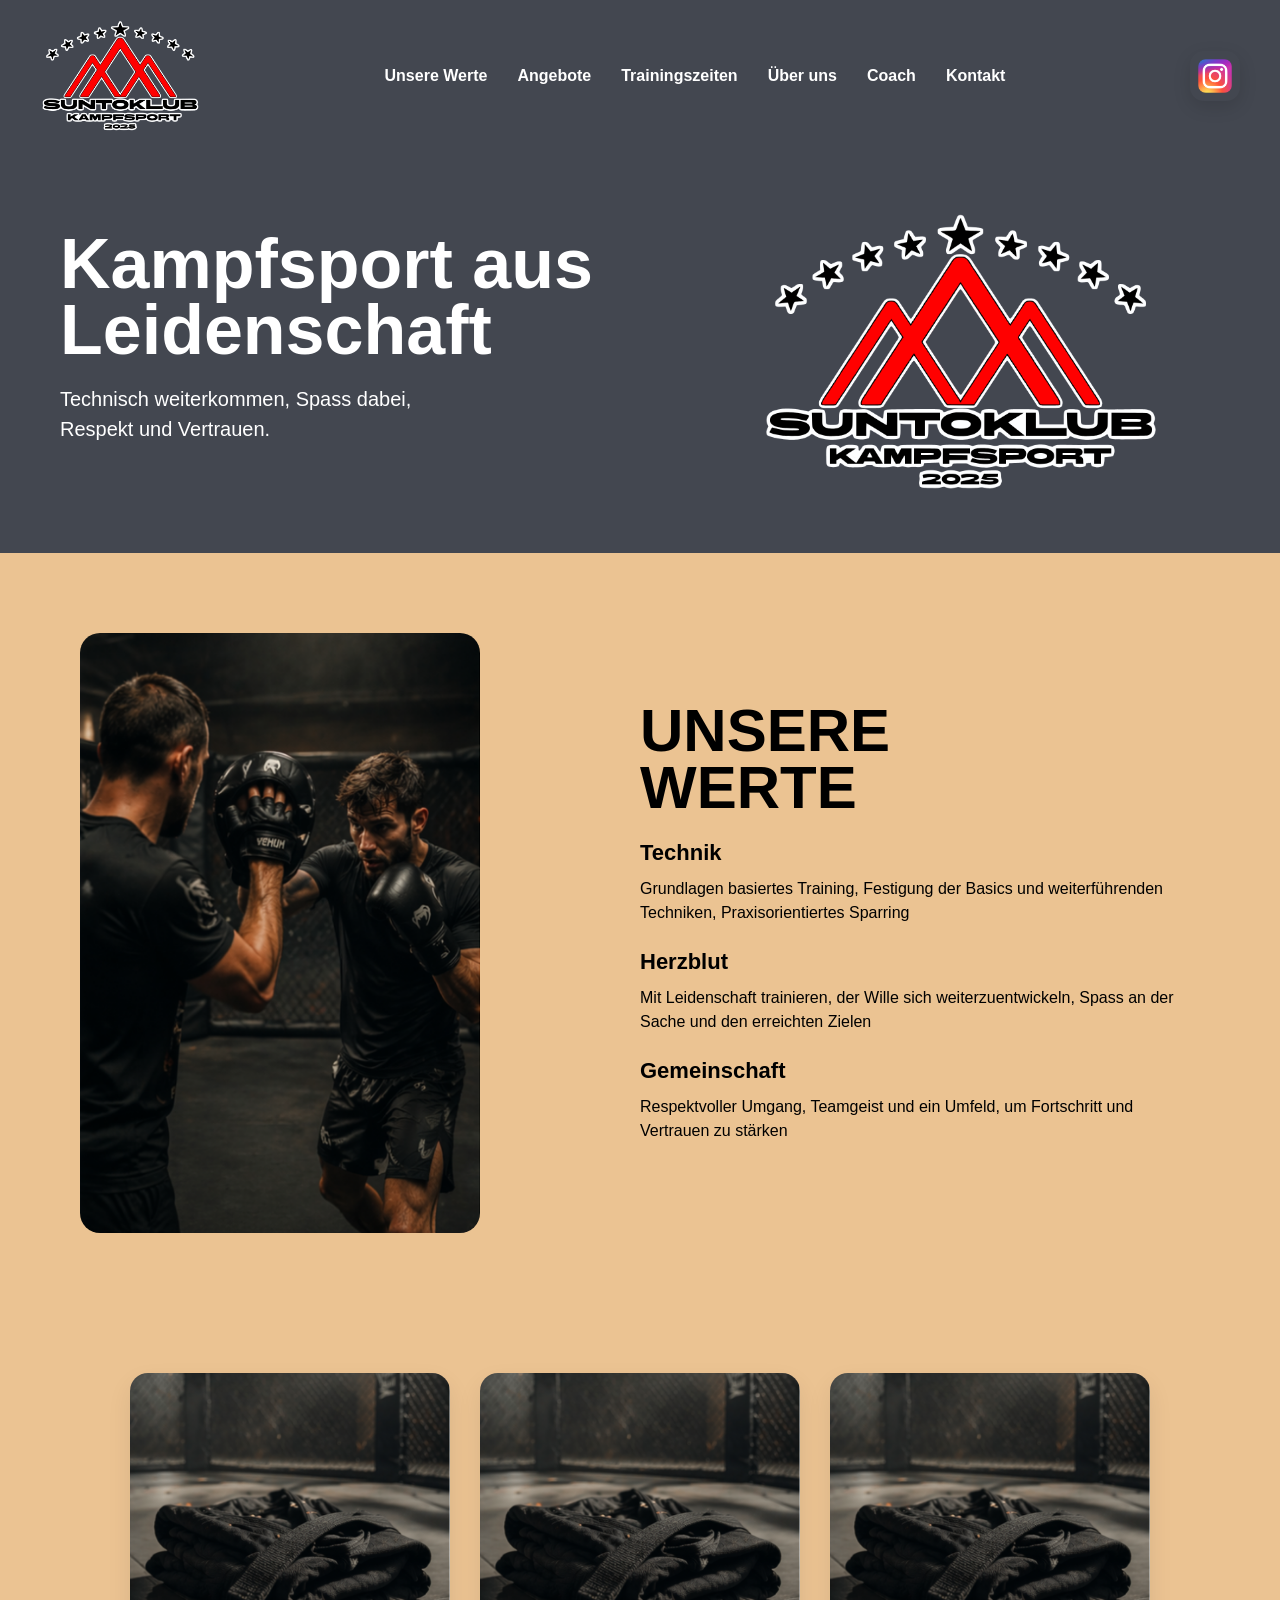
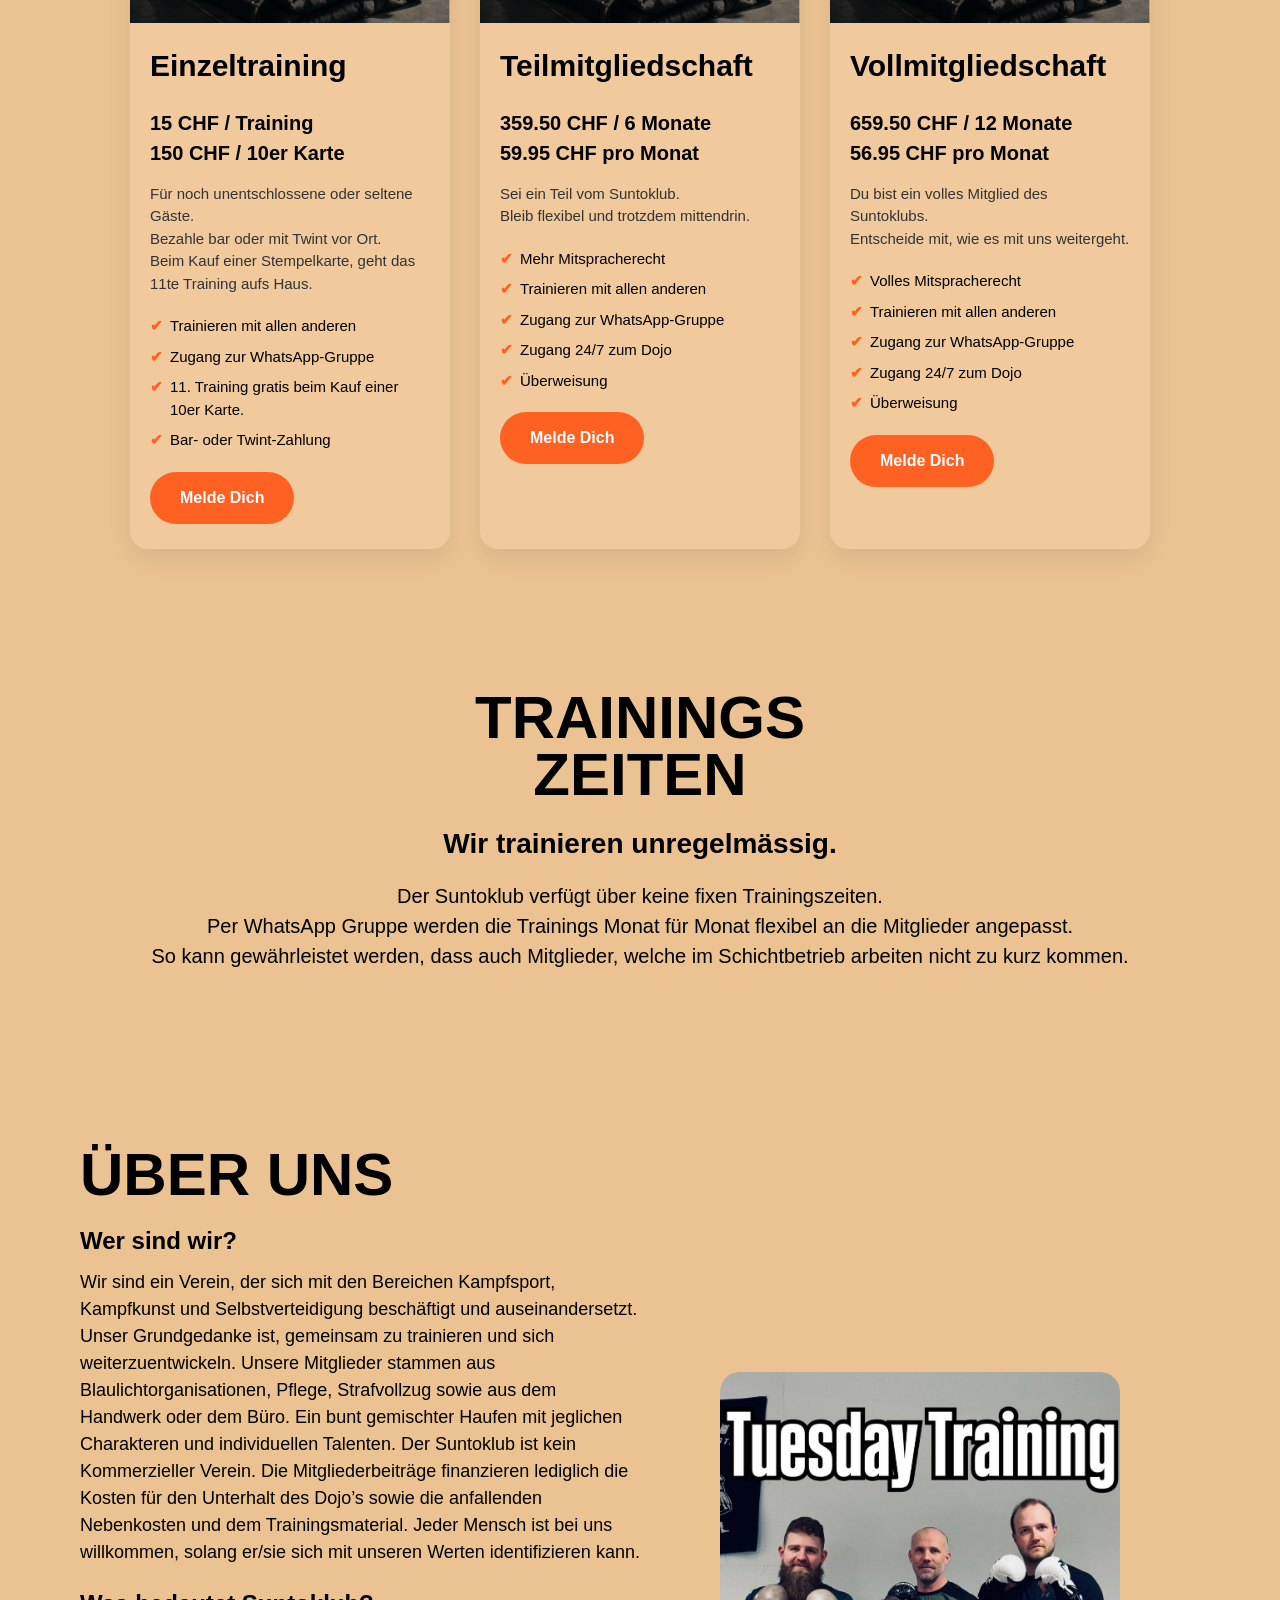
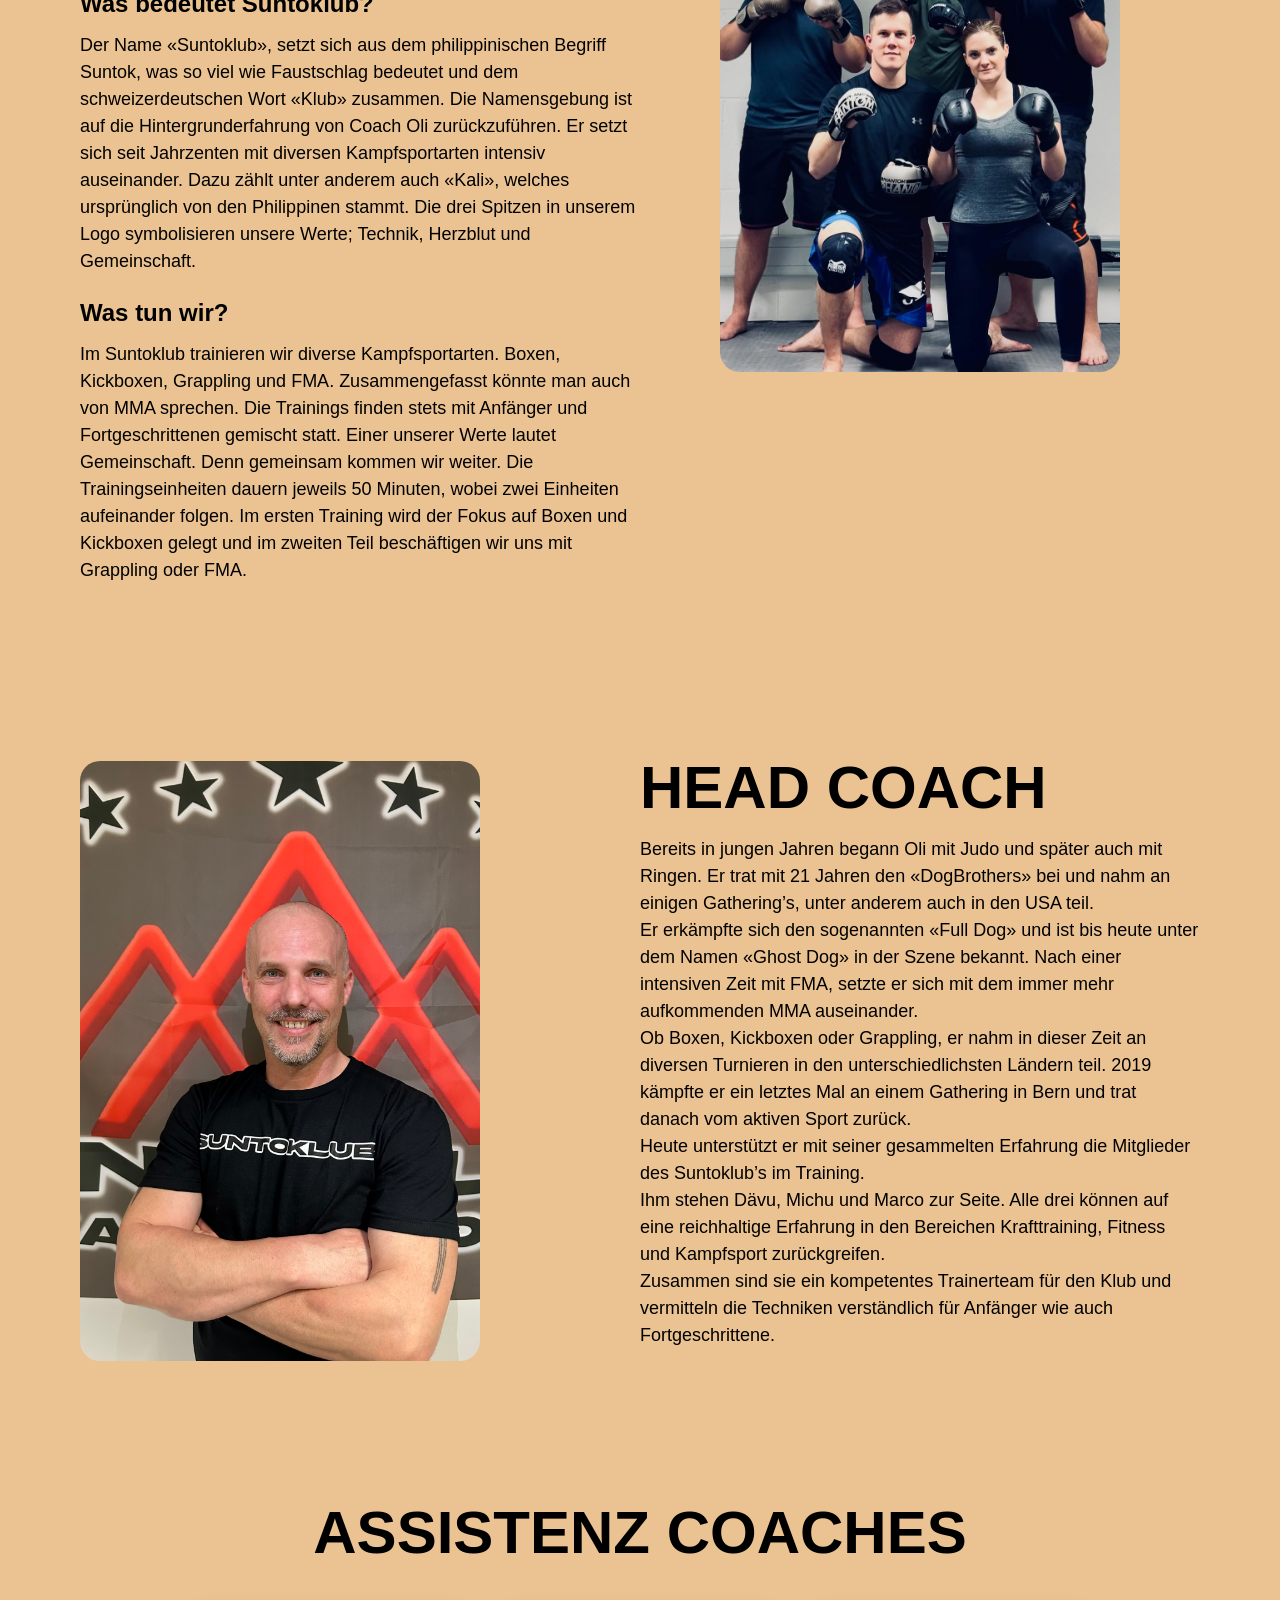
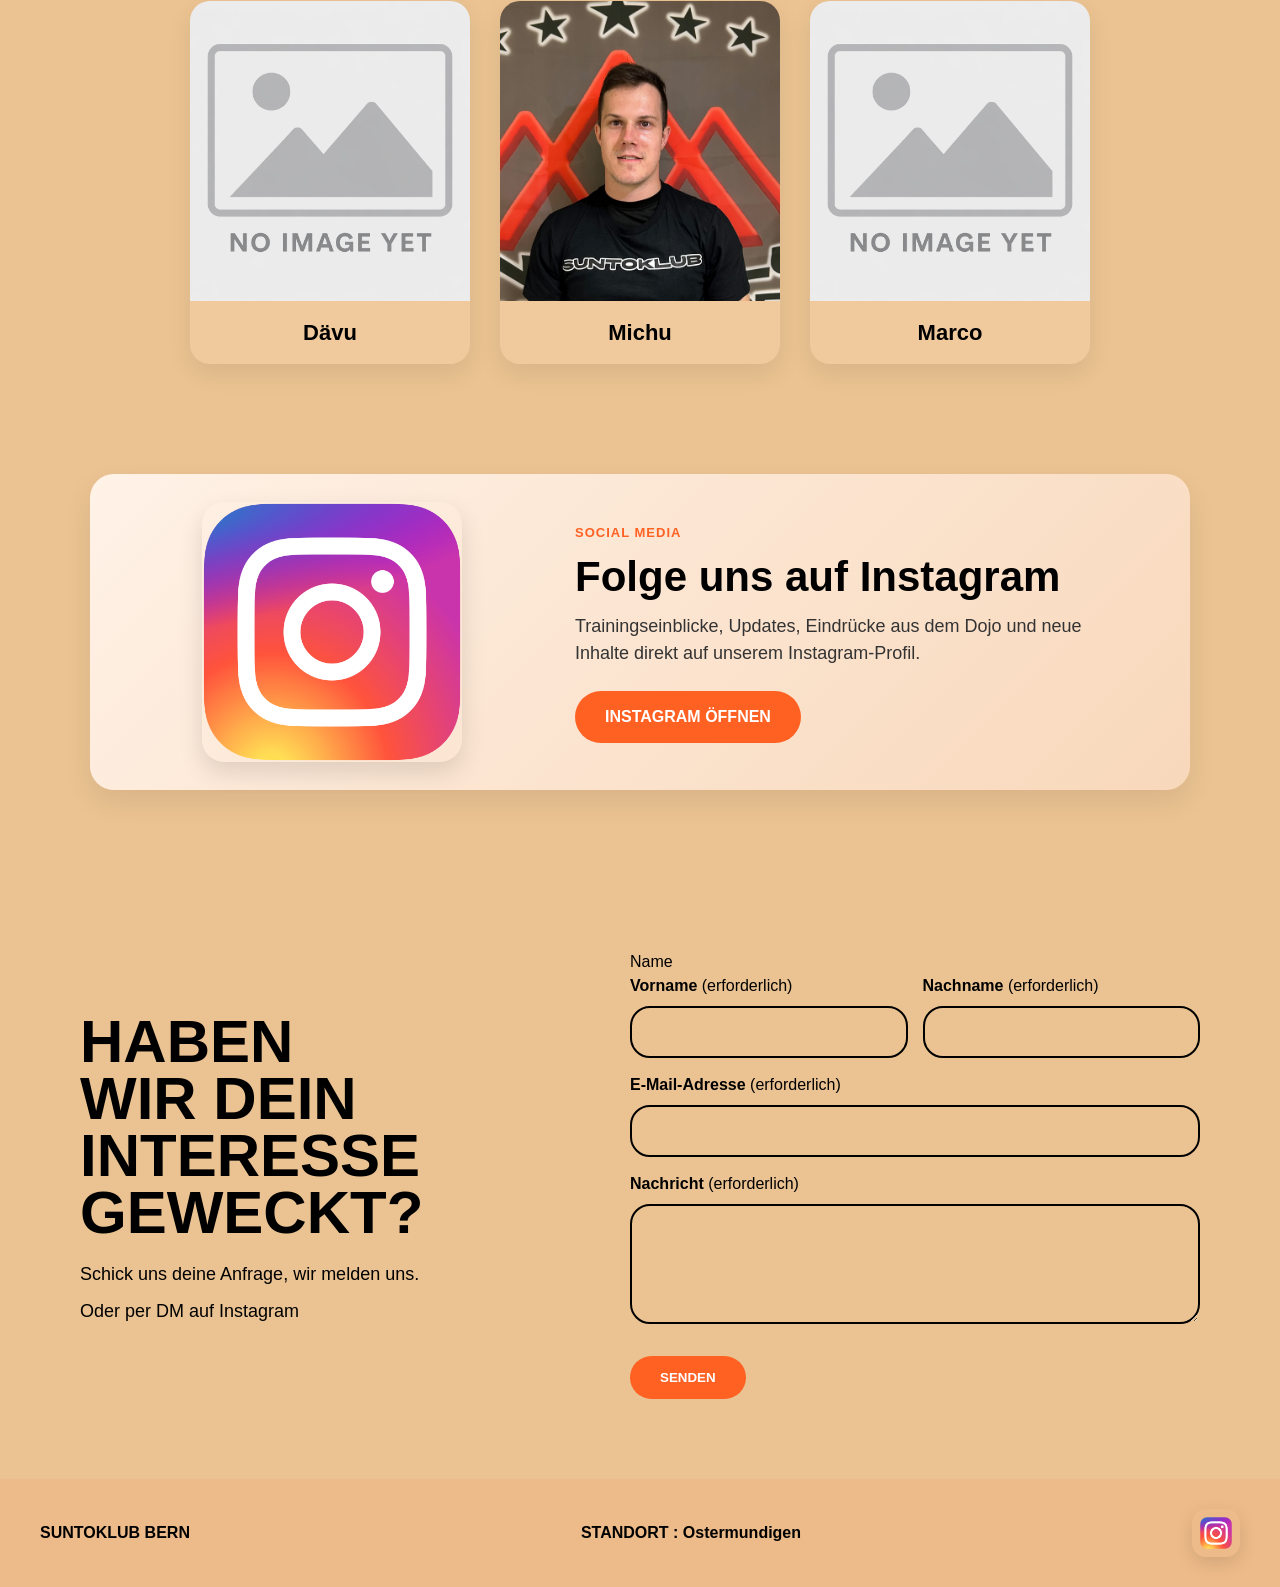
==== index.html @ 192f1596 "Fotos anpassung Fotos anpassung" ====
<!DOCTYPE html>
<html lang="de">
<head>
  <meta charset="UTF-8" />
  <meta name="viewport" content="width=device-width, initial-scale=1.0" />

  <title>Suntoklub</title>

  <meta
    name="description"
    content="Suntoklub bietet Kampfsport Training, Einzeltraining und Coaching in der Schweiz. Professionelles Training, persönliche Betreuung und flexible Angebote."
  />
  <meta
    name="keywords"
    content="Suntoklub, Kampfsport, Kampfsport Training, Einzeltraining, Coaching, Selbstverteidigung, Training Schweiz"
  />
  <meta name="author" content="Suntoklub" />
  <meta name="robots" content="index, follow" />

  <meta property="og:title" content="Suntoklub" />
  <meta
    property="og:description"
    content="Professionelles Kampfsport Training, Einzeltraining und Coaching beim Suntoklub in der Schweiz."
  />
  <meta property="og:type" content="website" />
  <meta property="og:url" content="https://suntoklub.ch/" />
  <meta property="og:image" content="https://suntoklub.ch/img/v2 fin_v3_vect.png" />

  <meta name="twitter:card" content="summary_large_image" />
  <meta name="twitter:title" content="Suntoklub" />
  <meta
    name="twitter:description"
    content="Professionelles Kampfsport Training, Einzeltraining und Coaching beim Suntoklub in der Schweiz."
  />
  <meta name="twitter:image" content="https://suntoklub.ch/img/v2 fin_v3_vect.png" />

  <link rel="canonical" href="https://suntoklub.ch/" />
  <link rel="icon" type="image/png" href="img/v2 fin_v3_vect.png" />
  <link rel="stylesheet" href="style.css" />
</head>
<body>
  <header class="navbar">
    <div class="logo">
      <img src="img/v2 fin_v3_vect.png" alt="Suntoklub Logo" />
    </div>

    <nav class="nav-links">
      <a href="#werte">Unsere Werte</a>
      <a href="#services">Angebote</a>
      <a href="#trainingszeiten">Trainingszeiten</a>
      <a href="#about">Über uns</a>
      <a href="#coach">Coach</a>
      <a href="#kontakt">Kontakt</a>
    </nav>

    <div class="header-actions">
      <a
        class="instagram-icon-link"
        href="https://www.instagram.com/suntoklub_be/"
        target="_blank"
        rel="noopener noreferrer"
        aria-label="Instagram"
      >
        <img src="img/Instagram_logo_2016.svg.png" alt="Instagram" />
      </a>

    </div>
  </header>

  <section class="hero">
    <div class="hero-text">
      <h1>Kampfsport aus Leidenschaft</h1>
      <p>
        Technisch weiterkommen, Spass dabei,<br />
        Respekt und Vertrauen.
      </p>
    </div>

    <div class="hero-image">
      <img src="img/v2 fin_v3_vect.png" alt="Suntoklub Kampfsport" />
    </div>
  </section>
  
  <section class="values-section" id="werte">
    <div class="values-image">
      <img src="img/1.png" alt="MMA Training" />
    </div>

    <div class="values-text">
      <h2>UNSERE<br />WERTE</h2>

      <div class="values-list">
        <div class="value-item">
          <h3>Technik</h3>
          <p>
            Grundlagen basiertes Training, Festigung der Basics und weiterführenden Techniken,
            Praxisorientiertes Sparring

          </p>
        </div>

        <div class="value-item">
          <h3>Herzblut</h3>
          <p>
            Mit Leidenschaft trainieren, der Wille sich weiterzuentwickeln, Spass an der Sache und den erreichten Zielen
            
          </p>
        </div>

        <div class="value-item">
          <h3>Gemeinschaft</h3>
          <p>
            Respektvoller Umgang, Teamgeist und ein Umfeld,
             um Fortschritt und Vertrauen zu stärken
          </p>
        </div>
      </div>

    </div>
  </section>
  
  <section class="pricing-section" id="services">
    <div class="pricing-card">
      <img src="img/2.png" alt="Einzeltraining" />
      <h3>Einzeltraining</h3>
      <p class="price">
        15 CHF / Training<br />
        150 CHF / 10er Karte
      </p>
      <p class="desc">
        Für noch unentschlossene oder seltene Gäste.
        <br/> Bezahle bar oder mit Twint vor Ort. 
        <br/> Beim Kauf einer Stempelkarte, geht das 11te Training aufs Haus.

      </p>
      <ul class="benefits">
        <li>Trainieren mit allen anderen</li>
        <li>Zugang zur WhatsApp-Gruppe</li>
        <li>11. Training gratis beim Kauf einer 10er Karte.</li>
        <li>Bar- oder Twint-Zahlung</li>
      </ul>
      <a href="#kontakt" class="btn btn-orange">Melde Dich</a>
    </div>

    <div class="pricing-card">
      <img src="img/2.png" alt="Teilmitgliedschaft" />
      <h3>Teilmitgliedschaft</h3>
      <p class="price">
        359.50 CHF / 6 Monate<br />
        59.95 CHF pro Monat
      </p>
      <p class="desc">
        Sei ein Teil vom Suntoklub.
        <br/> Bleib flexibel und trotzdem mittendrin.
      </p>
      <ul class="benefits">
        <li>Mehr Mitspracherecht</li>
        <li>Trainieren mit allen anderen</li>
        <li>Zugang zur WhatsApp-Gruppe</li>
        <li>Zugang 24/7 zum Dojo</li>
        <li>Überweisung</li>
      </ul>
      <a href="#kontakt" class="btn btn-orange">Melde Dich</a>
    </div>

    <div class="pricing-card">
      <img src="img/2.png" alt="Vollmitglied" />
      <h3>Vollmitgliedschaft</h3>
      <p class="price">
        659.50 CHF / 12 Monate<br />
        56.95 CHF pro Monat
      </p>
      <p class="desc">
        Du bist ein volles Mitglied des Suntoklubs.
        <br/>Entscheide mit, wie es mit uns weitergeht.
      </p>
      <ul class="benefits">
        <li>Volles Mitspracherecht</li>
        <li>Trainieren mit allen anderen</li>
        <li>Zugang zur WhatsApp-Gruppe</li>
        <li>Zugang 24/7 zum Dojo</li>
        <li>Überweisung</li>
      </ul>
      <a href="#kontakt" class="btn btn-orange">Melde Dich</a>
    </div>
  </section>

  <section class="training-section" id="trainingszeiten">
    <div class="training-text">
      <h2>TRAININGS<br />ZEITEN</h2>

      <h3>Wir trainieren unregelmässig.</h3>
      <p>
        Der Suntoklub verfügt über keine fixen Trainingszeiten.
        <br /> Per WhatsApp Gruppe werden die Trainings Monat für Monat flexibel an die Mitglieder angepasst.
        <br /> So kann gewährleistet werden, dass auch Mitglieder, welche im Schichtbetrieb arbeiten nicht zu kurz kommen.

      </p>


    </div>
  </section>
  
  <section class="about-section" id="about">
    <div class="about-text">
      <h2>ÜBER UNS</h2>

      <h3>  Wer sind wir?</h3>
      <p>
      Wir sind ein Verein, der sich mit den Bereichen Kampfsport, Kampfkunst und Selbstverteidigung beschäftigt und auseinandersetzt.
      Unser Grundgedanke ist, gemeinsam zu trainieren und sich weiterzuentwickeln. Unsere Mitglieder stammen aus Blaulichtorganisationen, Pflege, Strafvollzug sowie aus dem Handwerk oder dem Büro.
      Ein bunt gemischter Haufen mit jeglichen Charakteren und individuellen Talenten. Der Suntoklub ist kein Kommerzieller Verein.
      Die Mitgliederbeiträge finanzieren lediglich die Kosten für den Unterhalt des Dojo’s sowie die anfallenden Nebenkosten und dem Trainingsmaterial. 
      Jeder Mensch ist bei uns willkommen, solang er/sie sich mit unseren Werten identifizieren kann.
      </p>

      <h3>Was bedeutet Suntoklub?</h3>
      <p>
        Der Name «Suntoklub», setzt sich aus dem philippinischen Begriff Suntok, was so viel wie Faustschlag bedeutet und dem schweizerdeutschen Wort «Klub» zusammen.
        Die Namensgebung ist auf die Hintergrunderfahrung von Coach Oli zurückzuführen. Er setzt sich seit Jahrzenten mit diversen Kampfsportarten intensiv auseinander.
        Dazu zählt unter anderem auch «Kali», welches ursprünglich von den Philippinen stammt. Die drei Spitzen in unserem Logo symbolisieren unsere Werte; Technik, Herzblut und Gemeinschaft.
      </p>

      <h3>Was tun wir?</h3>
      <p>
        Im Suntoklub trainieren wir diverse Kampfsportarten.
        Boxen, Kickboxen, Grappling und FMA. Zusammengefasst könnte man auch von MMA sprechen.
        Die Trainings finden stets mit Anfänger und Fortgeschrittenen gemischt statt.
        Einer unserer Werte lautet Gemeinschaft. Denn gemeinsam kommen wir weiter.
        Die Trainingseinheiten dauern jeweils 50 Minuten, wobei zwei Einheiten aufeinander folgen.
        Im ersten Training wird der Fokus auf Boxen und Kickboxen gelegt und im zweiten Teil beschäftigen wir uns mit Grappling oder FMA.
      </p>

    </div>

    <div class="about-image">
      <img src="img/us.jpg" alt="Suntoklub Training" />
    </div>
  </section>

  <section class="coach-section" id="coach">
    <div class="coach-image">
      <img src="img/Oli.JPEG" alt="Coach Suntoklub" />
    </div>

    <div class="coach-text">
      <h2>HEAD COACH</h2>
      

      <p>
        Bereits in jungen Jahren begann Oli mit Judo und später auch mit Ringen. Er trat mit 21 Jahren den «DogBrothers» bei und nahm an einigen Gathering’s, unter anderem auch in den USA teil.
        <br /> Er erkämpfte sich den sogenannten «Full Dog» und ist bis heute unter dem Namen «Ghost Dog» in der Szene bekannt. Nach einer intensiven Zeit mit FMA, setzte er sich mit dem immer mehr aufkommenden MMA auseinander.
        <br /> Ob Boxen, Kickboxen oder Grappling, er nahm in dieser Zeit an diversen Turnieren in den unterschiedlichsten Ländern teil. 2019 kämpfte er ein letztes Mal an einem Gathering in Bern und trat danach vom aktiven Sport zurück.
        <br /> Heute unterstützt er mit seiner gesammelten Erfahrung die Mitglieder des Suntoklub’s im Training.
        <br /> Ihm stehen Dävu, Michu und Marco zur Seite. Alle drei können auf eine reichhaltige Erfahrung in den Bereichen Krafttraining, Fitness und Kampfsport zurückgreifen.
        <br /> Zusammen sind sie ein kompetentes Trainerteam für den Klub und vermitteln die Techniken verständlich für Anfänger wie auch Fortgeschrittene.

      </p>

    
    </div>
  </section>

  <section class="assistants-section">
  <h2>ASSISTENZ COACHES</h2>

  <div class="assistants-grid">
    <div class="assistant-card">
      <img src="img/noimage.png" alt="Assistenz Coach 1" />
      <h3>Dävu</h3>
    </div>

    <div class="assistant-card">
      <img src="img/Mischu.png" alt="Assistenz Coach 2" />
      <h3>Michu</h3>
    </div>

    <div class="assistant-card">
      <img src="img/noimage.png" alt="Assistenz Coach 3" />
      <h3>Marco</h3>
    </div>
  </div>
</section>

  <section class="instagram-section" id="instagram">
    <div class="instagram-card">
      <div class="instagram-card-image">
        <a
          href="https://www.instagram.com/suntoklub_be/"
          target="_blank"
          rel="noopener noreferrer"
        >
          <img src="img/Instagram_logo_2016.svg.png" alt="Instagram Suntoklub" />
        </a>
      </div>

      <div class="instagram-card-content">
        <span class="instagram-label">SOCIAL MEDIA</span>
        <h2>Folge uns auf Instagram</h2>
        <p>
          Trainingseinblicke, Updates, Eindrücke aus dem Dojo und neue Inhalte
          direkt auf unserem Instagram-Profil.
        </p>
        <a
          class="btn btn-orange"
          href="https://www.instagram.com/suntoklub_be/"
          target="_blank"
          rel="noopener noreferrer"
        >
          INSTAGRAM ÖFFNEN
        </a>
      </div>
    </div>
  </section>

  <section class="contact-section" id="kontakt">
    <div class="contact-left">
      <h2>
        HABEN<br />
        WIR DEIN<br />
        INTERESSE<br />
        GEWECKT?
      </h2>
      <p>Schick uns deine Anfrage, wir melden uns.</p>
      <p>Oder per DM auf Instagram</p>
    </div>

    <div class="contact-right">
      <form
        class="contact-form"
        action="https://formsubmit.co/suntoklub@outlook.com"
        method="POST"
      >
        <label>Name</label>

        <div class="form-row">
          <div class="input-group">
            <label for="vorname">Vorname <span>(erforderlich)</span></label>
            <input type="text" id="vorname" name="Vorname" required />
          </div>

          <div class="input-group">
            <label for="nachname">Nachname <span>(erforderlich)</span></label>
            <input type="text" id="nachname" name="Nachname" required />
          </div>
        </div>

        <div class="input-group">
          <label for="email">E-Mail-Adresse <span>(erforderlich)</span></label>
          <input type="email" id="email" name="E-Mail" required />
        </div>

        <div class="input-group">
          <label for="nachricht">Nachricht <span>(erforderlich)</span></label>
          <textarea id="nachricht" name="Nachricht" rows="6" required></textarea>
        </div>

        <input type="hidden" name="_subject" value="Neue Anfrage von suntoklub.ch" />
        <input type="hidden" name="_captcha" value="false" />
        <input type="hidden" name="_template" value="table" />
        <input type="hidden" name="_next" value="https://suntoklub.ch/danke.html" />

        <button type="submit" class="btn btn-orange form-btn">SENDEN</button>
      </form>
    </div>
  </section>

  <footer class="footer">
    <div class="footer-left">SUNTOKLUB BERN</div>
    <div class="footer-center">STANDORT : Ostermundigen</div>
    <div class="footer-right">
      <a
        class="instagram-icon-link footer-instagram"
        href="https://www.instagram.com/suntoklub_be/"
        target="_blank"
        rel="noopener noreferrer"
        aria-label="Instagram"
      >
        <img src="img/Instagram_logo_2016.svg.png" alt="Instagram" />
      </a>
    </div>
  </footer>
</body>
</html>
---- style.css ----
/* RESET */
* {
  margin: 0;
  padding: 0;
  box-sizing: border-box;
}

html {
  scroll-behavior: smooth;
}

body {
  font-family: Arial, Helvetica, sans-serif;
  background: #ebc392;
  color: #000;
  line-height: 1.5;
}

/* IMAGES */
img {
  display: block;
  max-width: 100%;
}

/* LINKS */
a {
  text-decoration: none;
}

/* BUTTONS */
.btn {
  display: inline-block;
  padding: 14px 30px;
  border-radius: 30px;
  font-weight: 800;
  transition: transform 0.2s ease, opacity 0.2s ease, background 0.2s ease;
}

.btn:hover {
  transform: translateY(-2px);
}

.btn-orange {
  background: #ff6123;
  color: #fff;
}

.btn-light {
  background: #fff;
  color: #ff6123;
}

/* NAVBAR */
.navbar {
  background: #434750;
  display: flex;
  justify-content: space-between;
  align-items: center;
  gap: 24px;
  padding: 20px 40px;
  flex-wrap: wrap;
}

.logo img {
  width: 160px;
}

.nav-links {
  display: flex;
  justify-content: center;
  gap: 30px;
  flex-wrap: wrap;
}

.nav-links a {
  color: #fff;
  font-weight: 700;
  transition: opacity 0.2s ease;
}

.nav-links a:hover {
  opacity: 0.7;
}

.header-actions {
  display: flex;
  align-items: center;
  gap: 16px;
}

.instagram-icon-link {
  display: inline-flex;
  align-items: center;
  justify-content: center;
  padding: 8px;
  border-radius: 14px;
  transition: transform 0.2s ease;
  box-shadow: 0 6px 18px rgba(0, 0, 0, 0.12);
}

.instagram-icon-link:hover {
  transform: translateY(-2px);
}

.instagram-icon-link img {
  width: 34px;
  height: 34px;
  object-fit: contain;
}

/* HERO */
.hero {
  background: #434750;
  display: flex;
  align-items: center;
  justify-content: space-between;
  gap: 40px;
  padding: 60px;
  flex-wrap: wrap;
}

.hero-text {
  flex: 1 1 400px;
}

.hero-text h1 {
  font-size: 70px;
  line-height: 0.95;
  color: #fff;
  margin-bottom: 20px;
}

.hero-text p {
  font-size: 20px;
  color: #fff;
  margin-bottom: 30px;
}

.hero-image {
  flex: 1 1 320px;
  text-align: center;
}

.hero-image img {
  width: 100%;
  max-width: 400px;
  margin: 0 auto;
}

/* GENERAL SECTION LAYOUTS */
.values-section,
.about-section,
.coach-section,
.contact-section {
  display: flex;
  align-items: center;
  gap: 80px;
  padding: 80px;
  flex-wrap: wrap;
}

.values-image,
.about-image,
.coach-image {
  flex: 1 1 320px;
}

.values-image img,
.about-image img,
.coach-image img {
  width: 100%;
  max-width: 400px;
  height: 600px;
  object-fit: cover;
  border-radius: 20px;
}

.values-text,
.about-text,
.coach-text {
  flex: 1 1 400px;
}

.values-text h2,
.about-text h2,
.coach-text h2,
.training-text h2,
.contact-left h2,
.assistants-section h2 {
  font-size: 60px;
  line-height: 0.95;
  margin-bottom: 20px;
}

/* VALUES */
.value-item {
  margin-bottom: 20px;
}

.value-item h3 {
  font-size: 22px;
  font-weight: 900;
  margin-bottom: 8px;
}

.value-item p {
  font-size: 16px;
}

/* ABOUT */
.about-text h3 {
  font-size: 24px;
  margin-bottom: 10px;
  margin-top: 20px;
}

.about-text p {
  font-size: 18px;
  margin-bottom: 15px;
}

/* COACH */
.coach-text p {
  font-size: 18px;
  margin-bottom: 15px;
}

/* PRICING */
.pricing-section {
  display: flex;
  justify-content: center;
  gap: 30px;
  padding: 60px;
  flex-wrap: wrap;
}

.pricing-card {
  background: #f0c99d;
  width: 100%;
  max-width: 320px;
  border-radius: 18px;
  overflow: hidden;
  padding-bottom: 25px;
  box-shadow: 0 10px 24px rgba(0, 0, 0, 0.08);
  transition: transform 0.3s ease;
}

.pricing-card:hover {
  transform: translateY(-8px);
}

.pricing-card img {
  width: 100%;
  height: 250px;
  object-fit: cover;
}

.pricing-card h3 {
  font-size: 30px;
  margin: 20px;
}

.price {
  font-size: 20px;
  font-weight: bold;
  margin: 0 20px 15px;
}

.desc {
  font-size: 15px;
  line-height: 1.5;
  color: #333;
  margin: 0 20px 20px;
}

.benefits {
  list-style: none;
  margin: 0 20px 20px;
}

.benefits li {
  position: relative;
  padding-left: 20px;
  margin-bottom: 8px;
  font-size: 15px;
}

.benefits li::before {
  content: "✔";
  position: absolute;
  left: 0;
  top: 0;
  color: #ff6123;
  font-weight: bold;
}

.pricing-card .btn {
  margin-left: 20px;
}

/* TRAINING */
.training-section {
  padding: 80px;
  text-align: center;
}

.training-text h3 {
  font-size: 28px;
  margin-bottom: 16px;
}

.training-text p {
  font-size: 20px;
  margin-bottom: 15px;
}

/* INSTAGRAM */
.instagram-section {
  padding: 30px 60px 80px;
}

.instagram-card {
  max-width: 1100px;
  margin: 0 auto;
  padding: 28px;
  border-radius: 24px;
  background: linear-gradient(135deg, #fff2e7, #f8d8bb);
  box-shadow: 0 12px 28px rgba(0, 0, 0, 0.08);
  display: flex;
  align-items: center;
  gap: 30px;
  flex-wrap: wrap;
}

.instagram-card-image {
  flex: 1 1 260px;
  text-align: center;
}

.instagram-card-image img {
  width: 100%;
  max-width: 260px;
  margin: 0 auto;
  border-radius: 22px;
  object-fit: cover;
  box-shadow: 0 10px 24px rgba(0, 0, 0, 0.12);
}

.instagram-card-content {
  flex: 1 1 420px;
}

.instagram-label {
  display: inline-block;
  margin-bottom: 12px;
  font-size: 13px;
  font-weight: 800;
  letter-spacing: 1px;
  color: #ff6123;
}

.instagram-card-content h2 {
  font-size: 42px;
  line-height: 1.05;
  margin-bottom: 14px;
}

.instagram-card-content p {
  max-width: 560px;
  font-size: 18px;
  color: #333;
  margin-bottom: 24px;
}

/* ASSISTANT COACHES */
.assistants-section {
  padding: 60px 80px 80px;
  text-align: center;
}

.assistants-section h2 {
  margin-bottom: 40px;
}

.assistants-grid {
  display: flex;
  justify-content: center;
  gap: 30px;
  flex-wrap: wrap;
}

.assistant-card {
  background: #f0c99d;
  width: 100%;
  max-width: 280px;
  border-radius: 20px;
  overflow: hidden;
  box-shadow: 0 10px 24px rgba(0, 0, 0, 0.08);
  transition: transform 0.3s ease;
}

.assistant-card:hover {
  transform: translateY(-8px);
}

.assistant-card img {
  width: 100%;
  height: 300px;
  object-fit: cover;
}

.assistant-card h3 {
  padding: 15px;
  font-size: 22px;
}

/* CONTACT */
.contact-left {
  flex: 1 1 320px;
}

.contact-left p {
  font-size: 18px;
  margin-bottom: 10px;
}

.contact-right {
  flex: 1 1 420px;
}

.contact-form {
  width: 100%;
}

.form-row {
  display: flex;
  gap: 15px;
  flex-wrap: wrap;
}

.input-group {
  width: 100%;
  margin-bottom: 15px;
}

.form-row .input-group {
  flex: 1 1 220px;
}

.input-group label {
  display: block;
  margin-bottom: 8px;
  font-weight: 700;
}

.input-group label span {
  font-weight: 400;
}

.input-group input,
.input-group textarea {
  width: 100%;
  padding: 12px;
  border: 2px solid #000;
  border-radius: 20px;
  background: transparent;
  font: inherit;
}

textarea {
  height: 120px;
  resize: vertical;
}

.form-btn {
  margin-top: 10px;
  border: none;
  cursor: pointer;
}

/* FOOTER */
.footer {
  background: rgba(255, 97, 35, 0.08);
  display: flex;
  justify-content: space-between;
  align-items: center;
  gap: 20px;
  padding: 30px 40px;
  font-weight: bold;
  flex-wrap: wrap;
}

.footer-instagram img {
  width: 32px;
  height: 32px;
}

/* TABLET */
@media (max-width: 900px) {
  .navbar,
  .hero,
  .values-section,
  .about-section,
  .coach-section,
  .pricing-section,
  .training-section,
  .contact-section,
  .footer,
  .assistants-section {
    padding-left: 24px;
    padding-right: 24px;
  }

  .hero {
    padding-top: 40px;
    padding-bottom: 40px;
  }

  .values-text h2,
  .about-text h2,
  .coach-text h2,
  .training-text h2,
  .contact-left h2,
  .assistants-section h2 {
    font-size: 42px;
  }

  .hero-text h1 {
    font-size: 50px;
  }

  .instagram-section {
    padding: 20px 24px 60px;
  }

  .instagram-card-content h2 {
    font-size: 32px;
  }
}

/* MOBILE */
@media (max-width: 700px) {
  .navbar {
    flex-direction: column;
    text-align: center;
  }

  .nav-links {
    justify-content: center;
  }

  .header-actions {
    flex-direction: column;
  }

  .hero-text,
  .hero-image,
  .values-text,
  .values-image,
  .about-text,
  .about-image,
  .coach-text,
  .coach-image,
  .contact-left,
  .contact-right,
  .instagram-card-content,
  .instagram-card-image {
    flex: 1 1 100%;
  }

  .hero-text h1,
  .values-text h2,
  .about-text h2,
  .coach-text h2,
  .training-text h2,
  .contact-left h2,
  .assistants-section h2 {
    font-size: 34px;
  }

  .hero-text p,
  .about-text p,
  .coach-text p,
  .training-text p,
  .instagram-card-content p,
  .contact-left p {
    font-size: 16px;
  }

  .pricing-card,
  .assistant-card {
    max-width: 100%;
  }

  .values-image img,
  .about-image img,
  .coach-image img {
    height: 360px;
  }

  .instagram-card {
    padding: 22px;
  }

  .assistant-card img {
    height: 260px;
  }
}
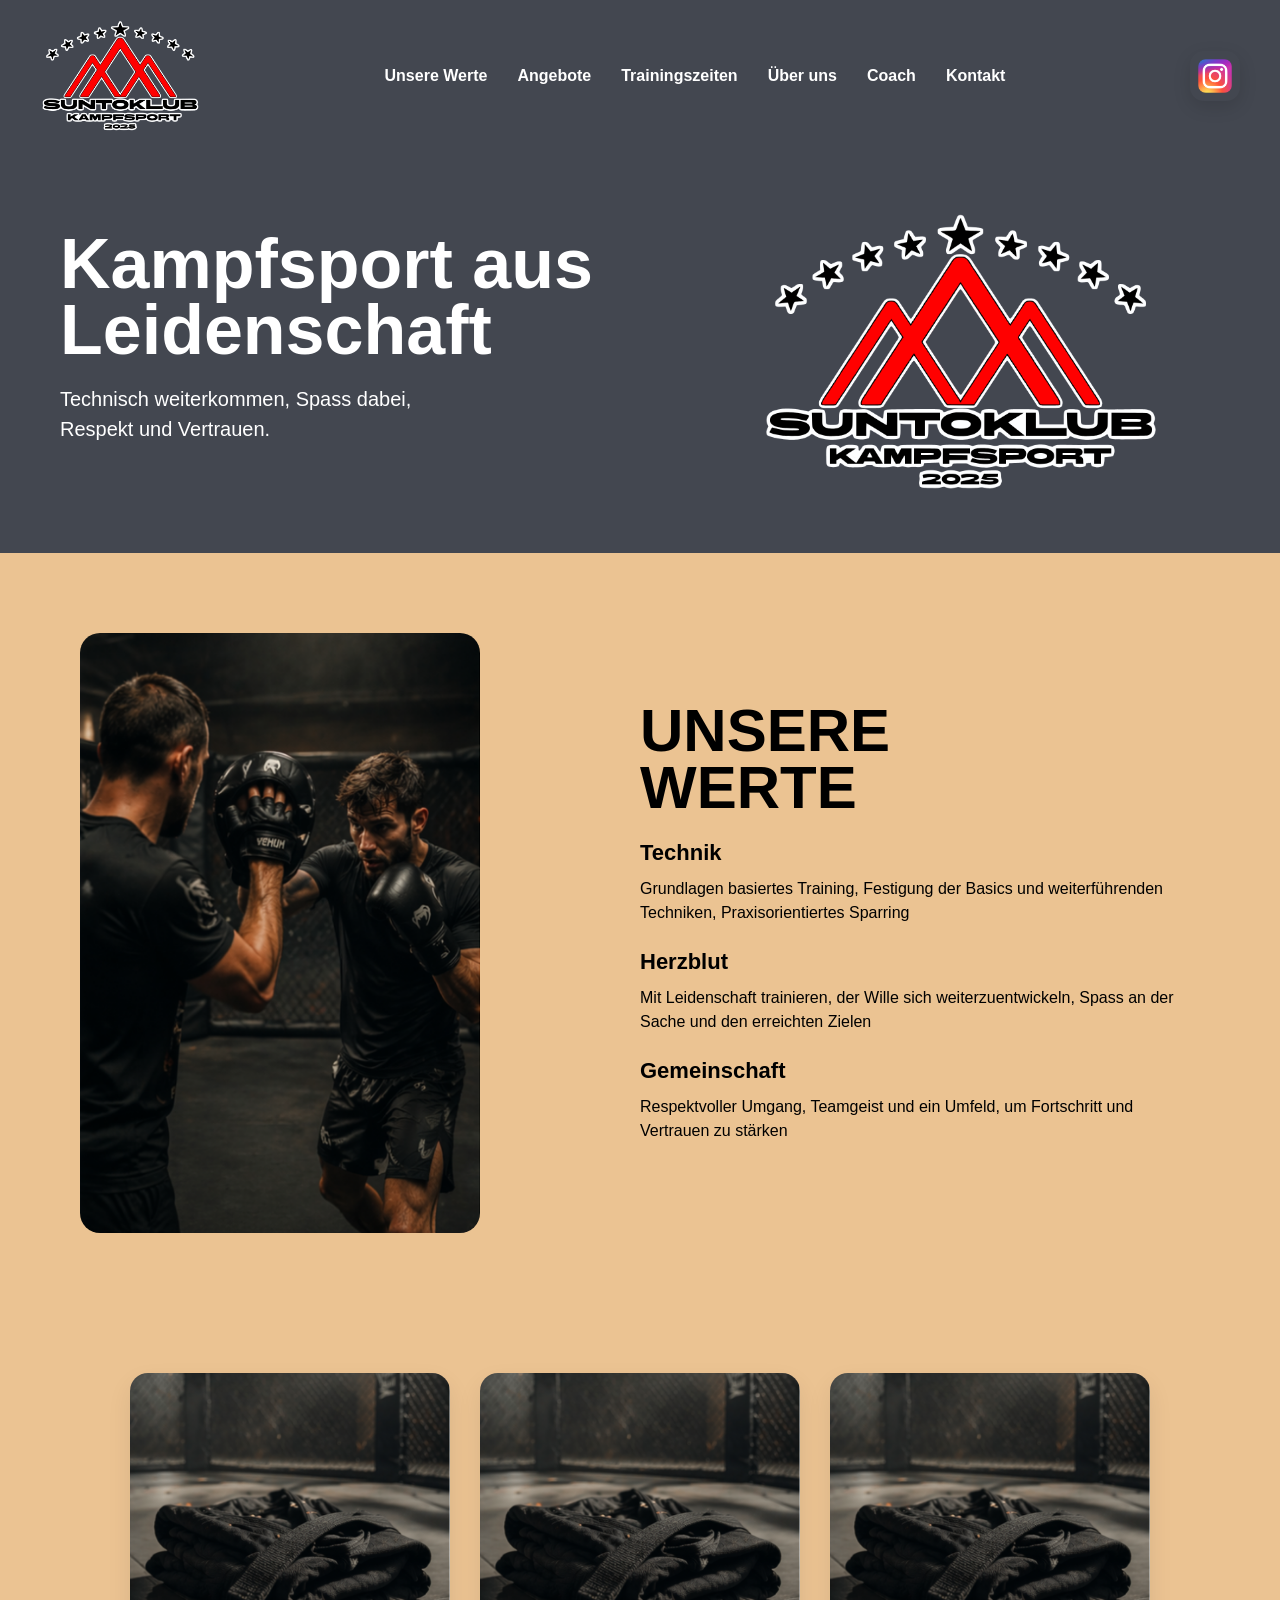
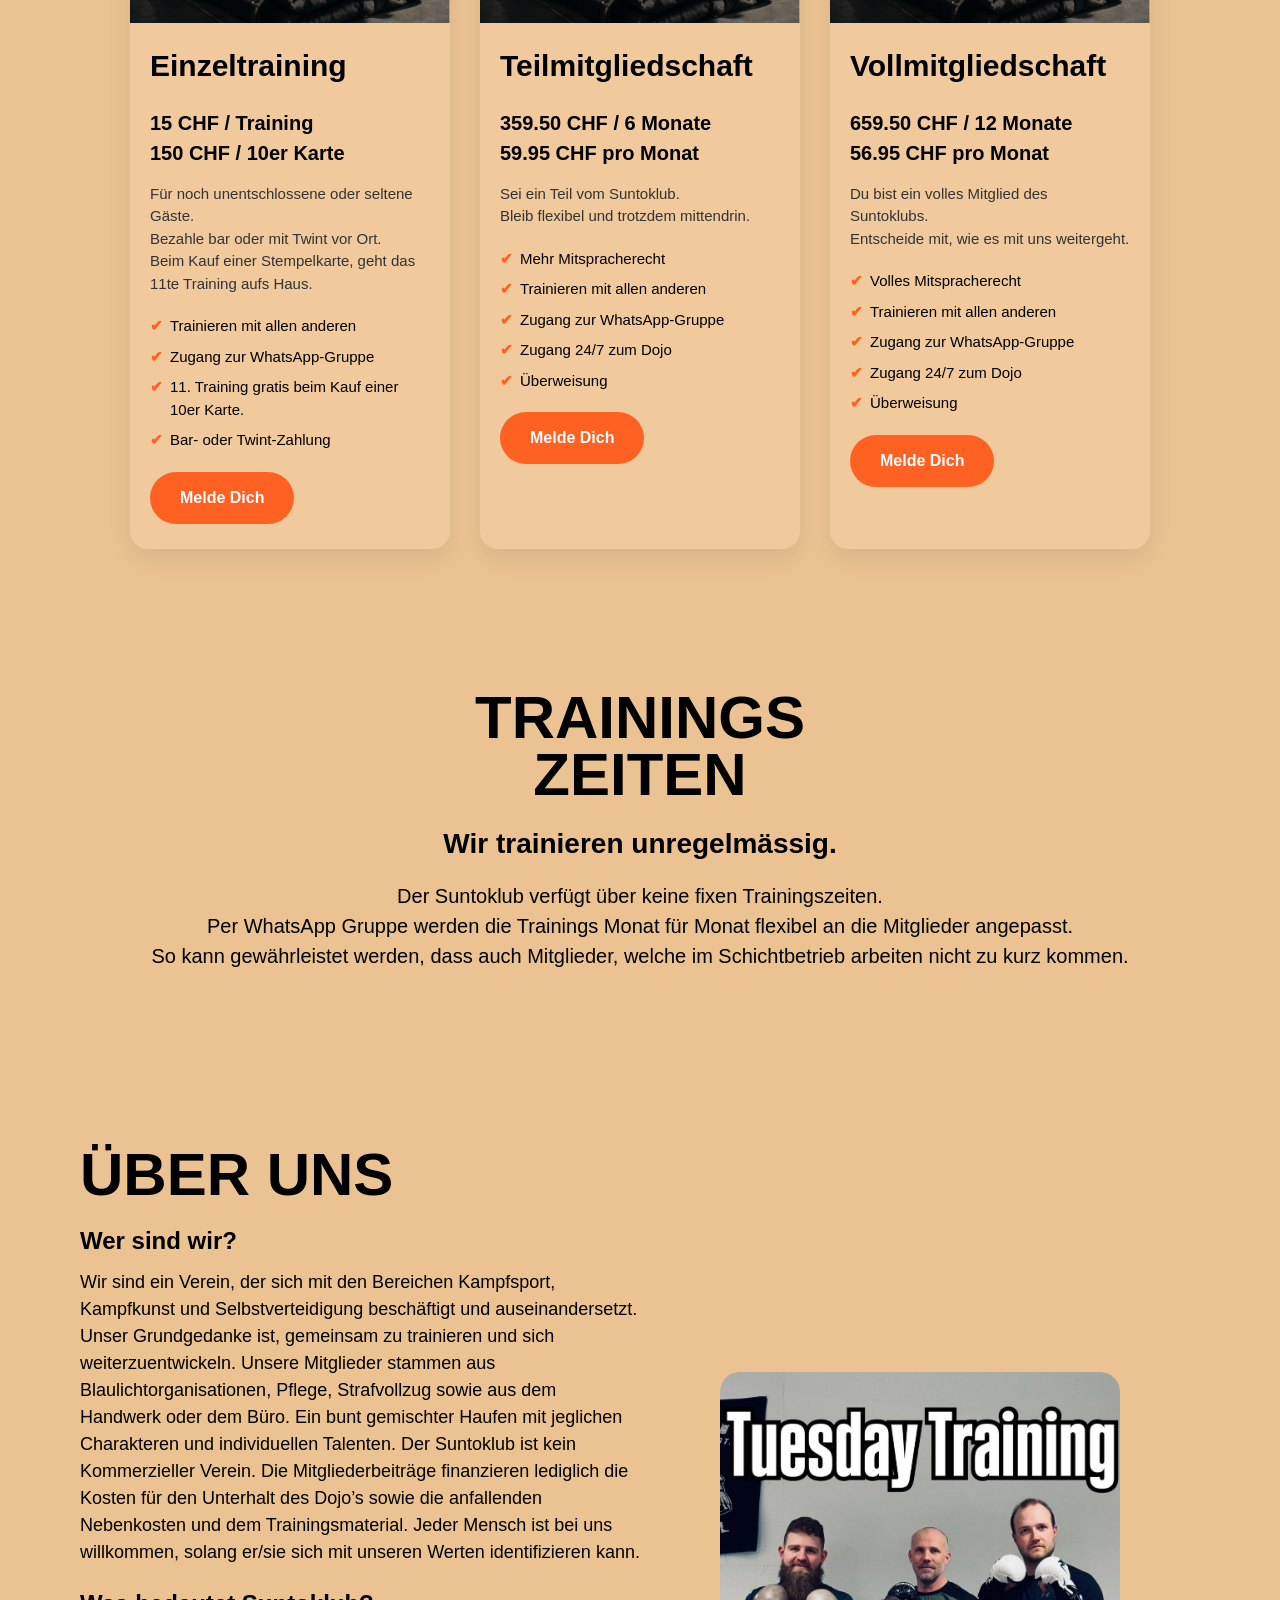
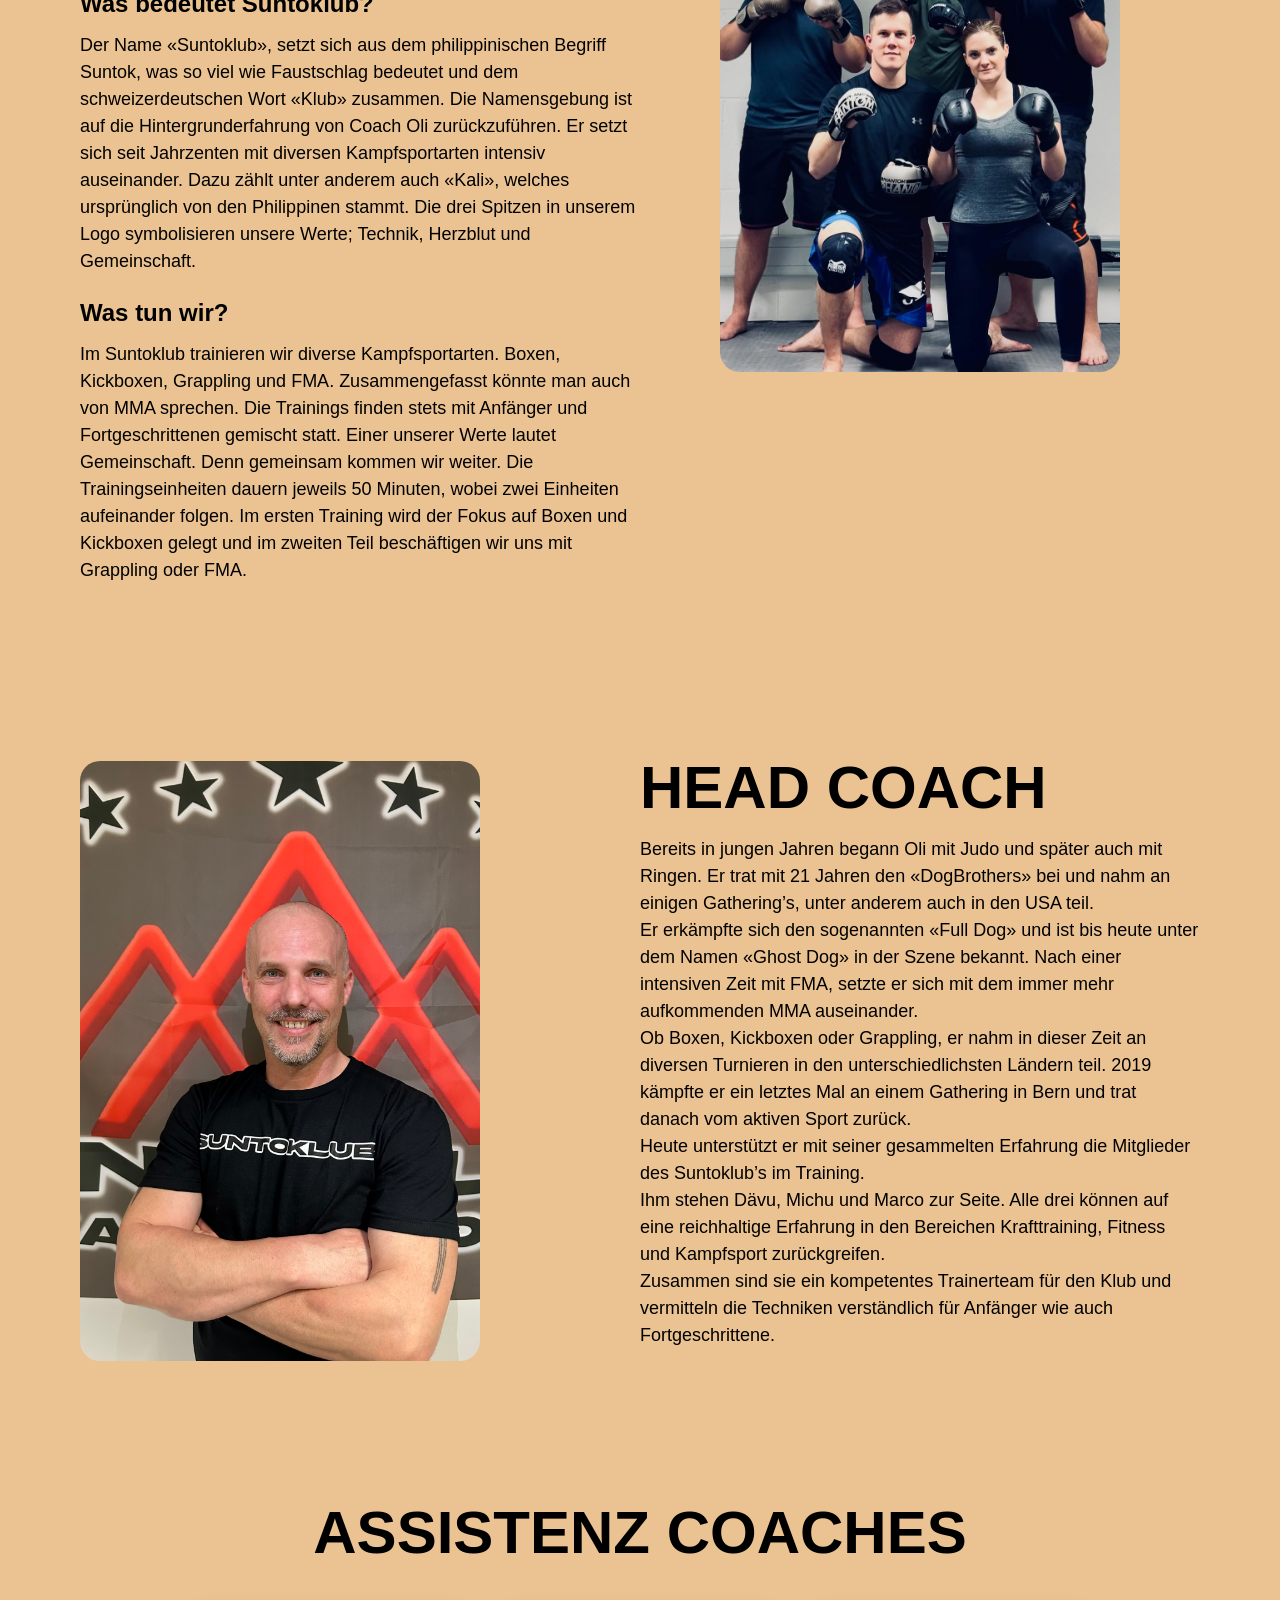
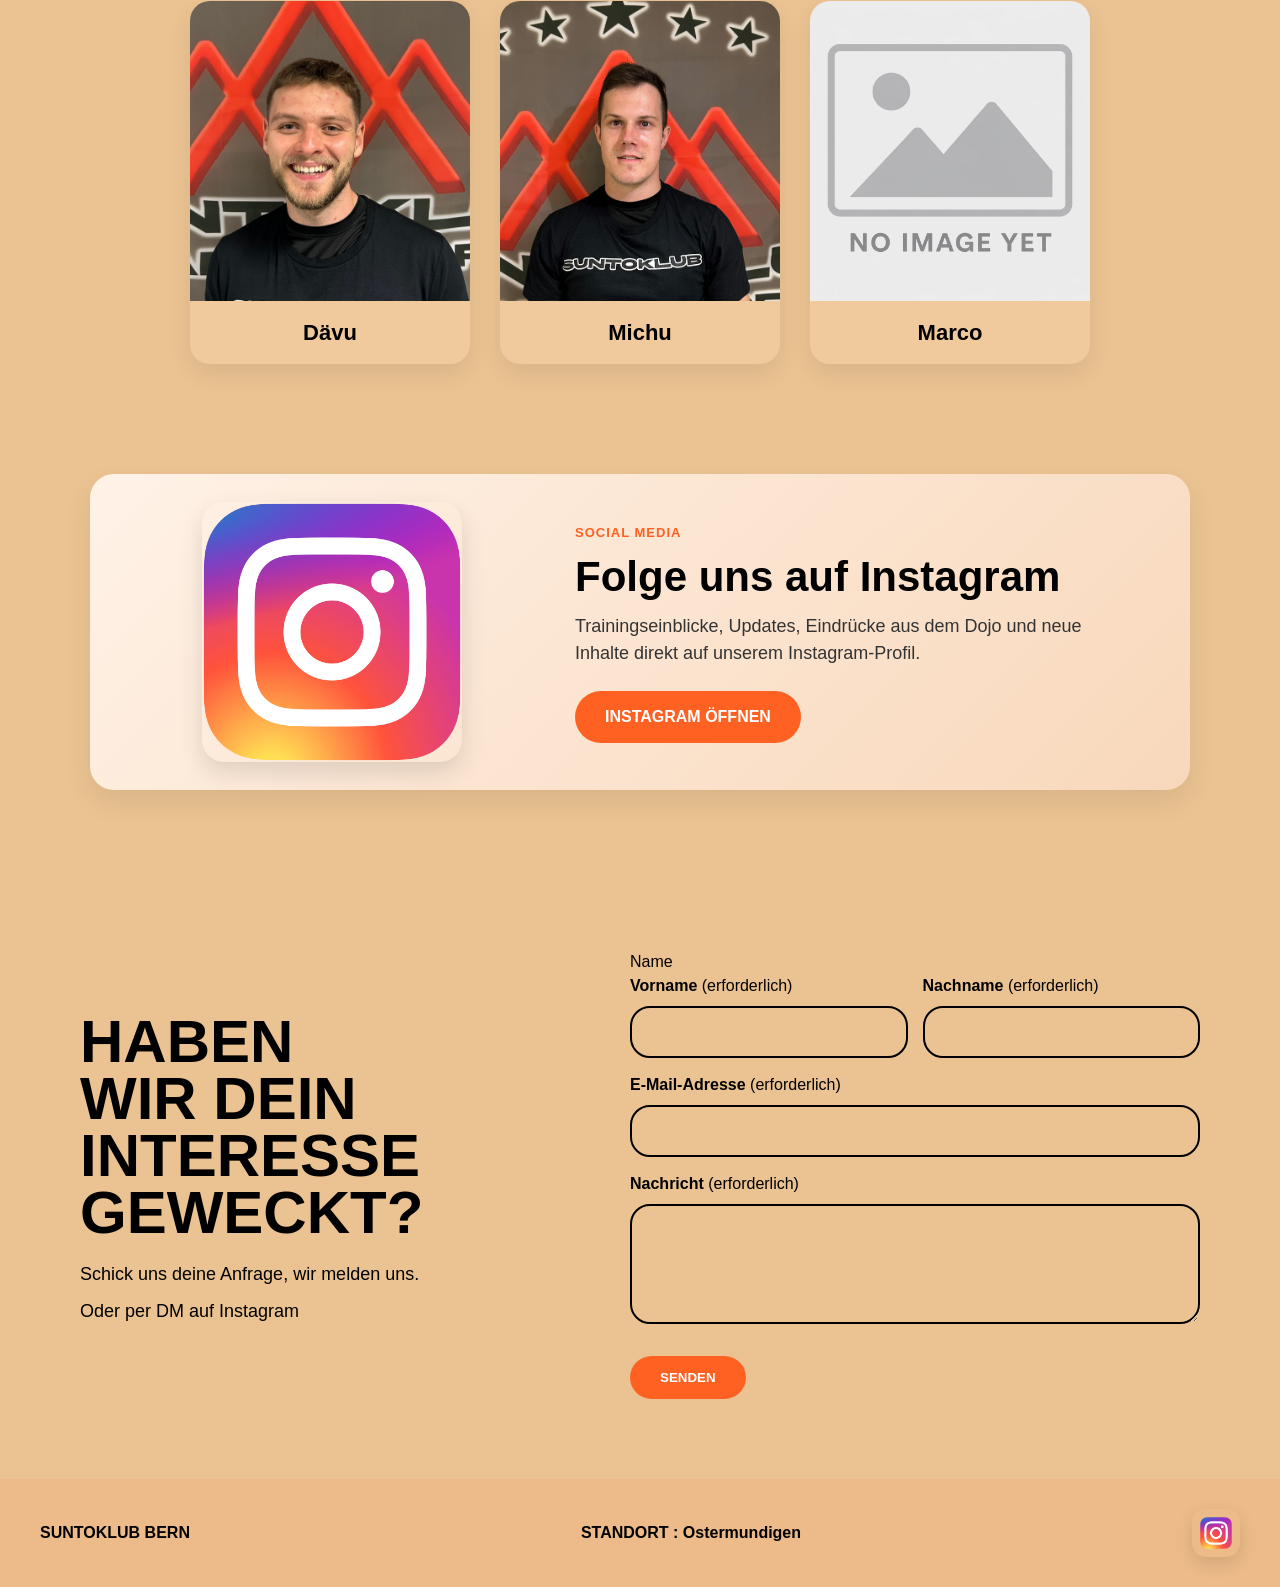
==== commit ee119d0a: "Restore index.html with original contentbild" ====
--- a/index.html
+++ b/index.html
@@ -266,7 +266,7 @@
 
   <div class="assistants-grid">
     <div class="assistant-card">
-      <img src="img/noimage.png" alt="Assistenz Coach 1" />
+      <img src="img/däfu.JPEG" alt="Assistenz Coach 1" />
       <h3>Dävu</h3>
     </div>
 
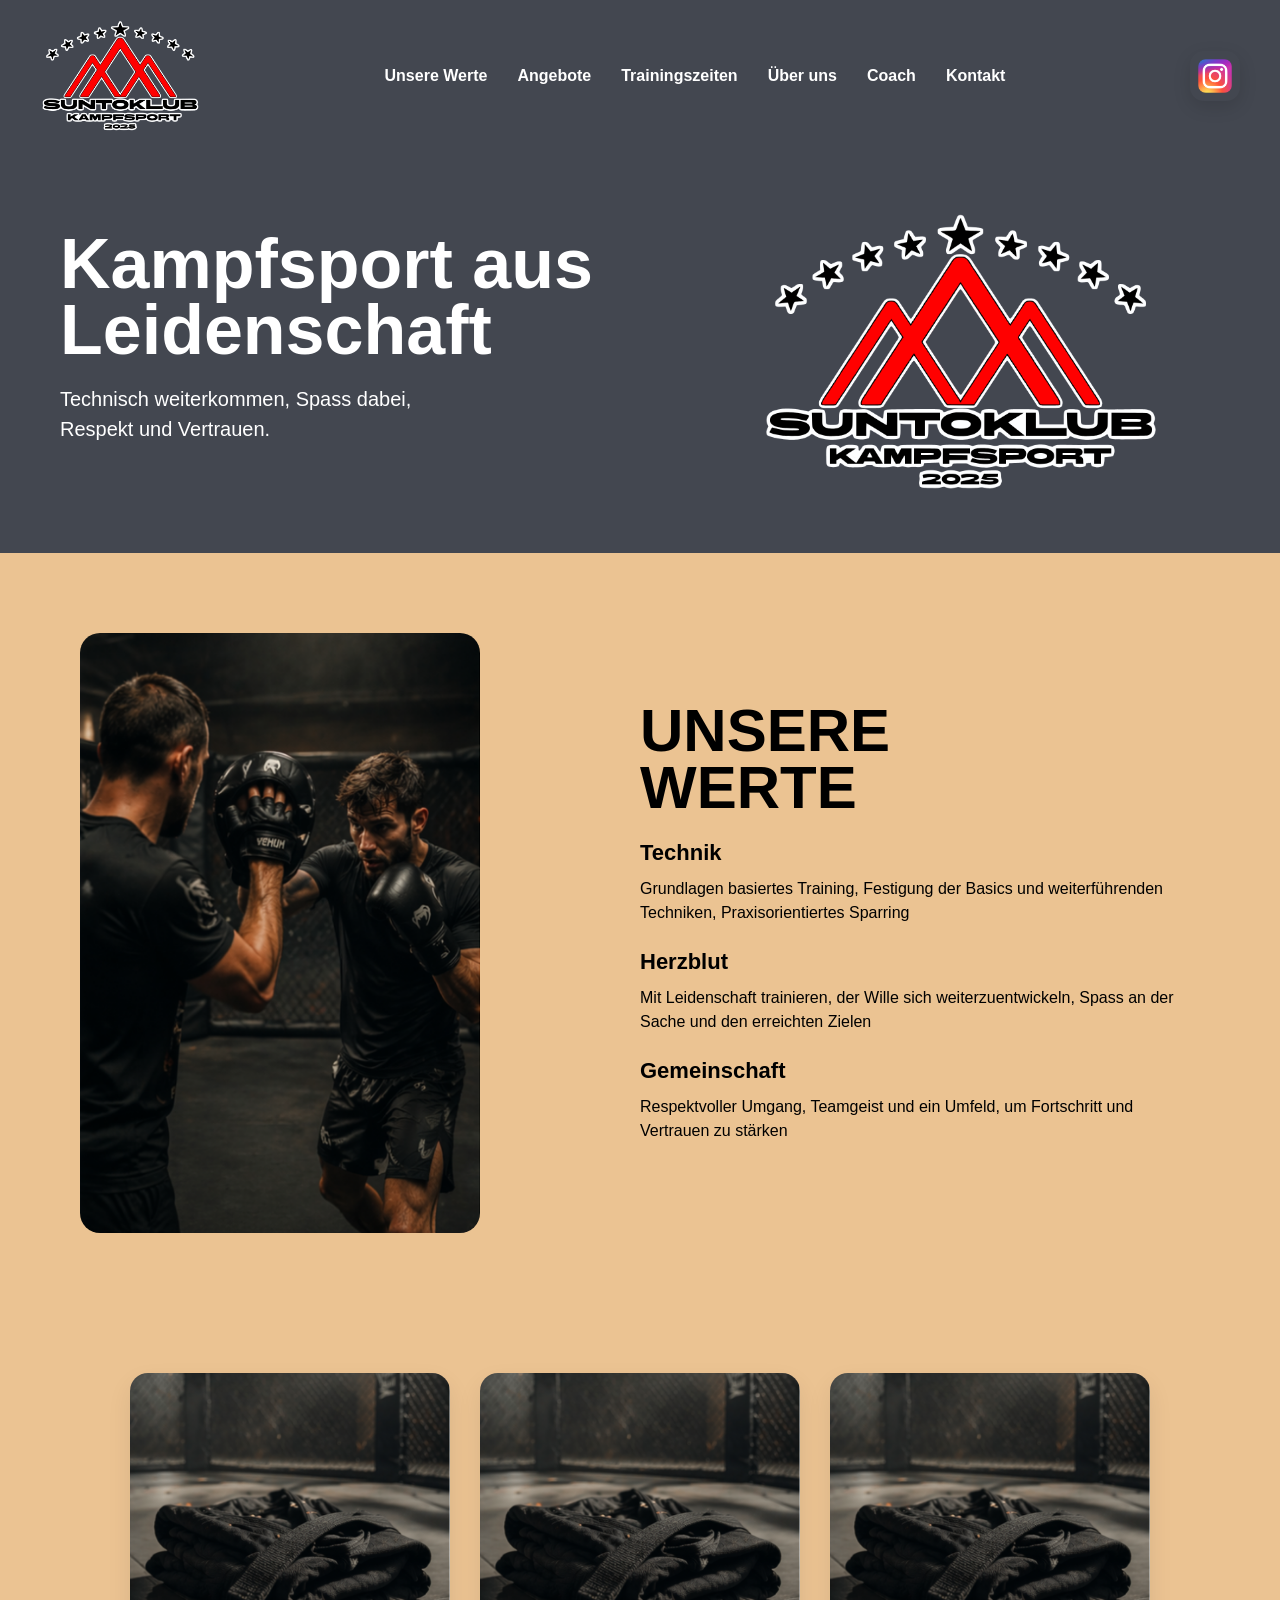
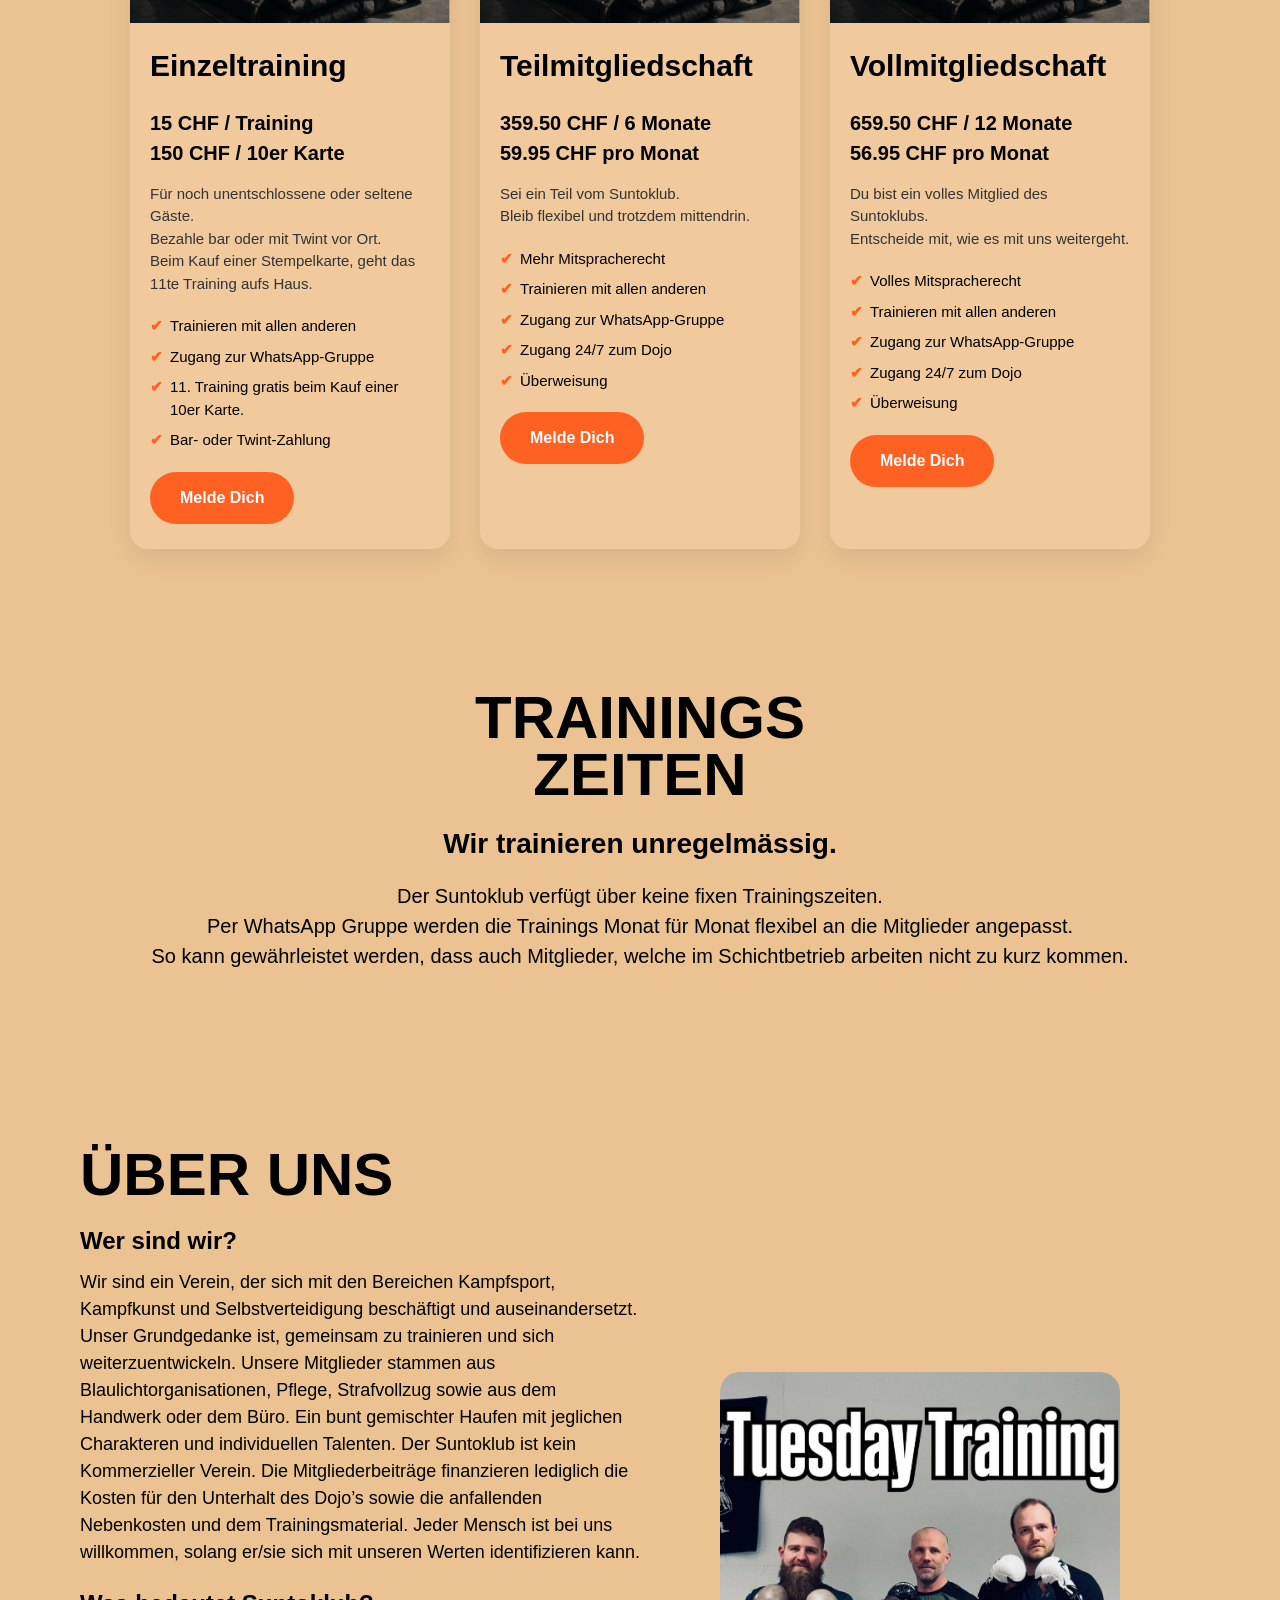
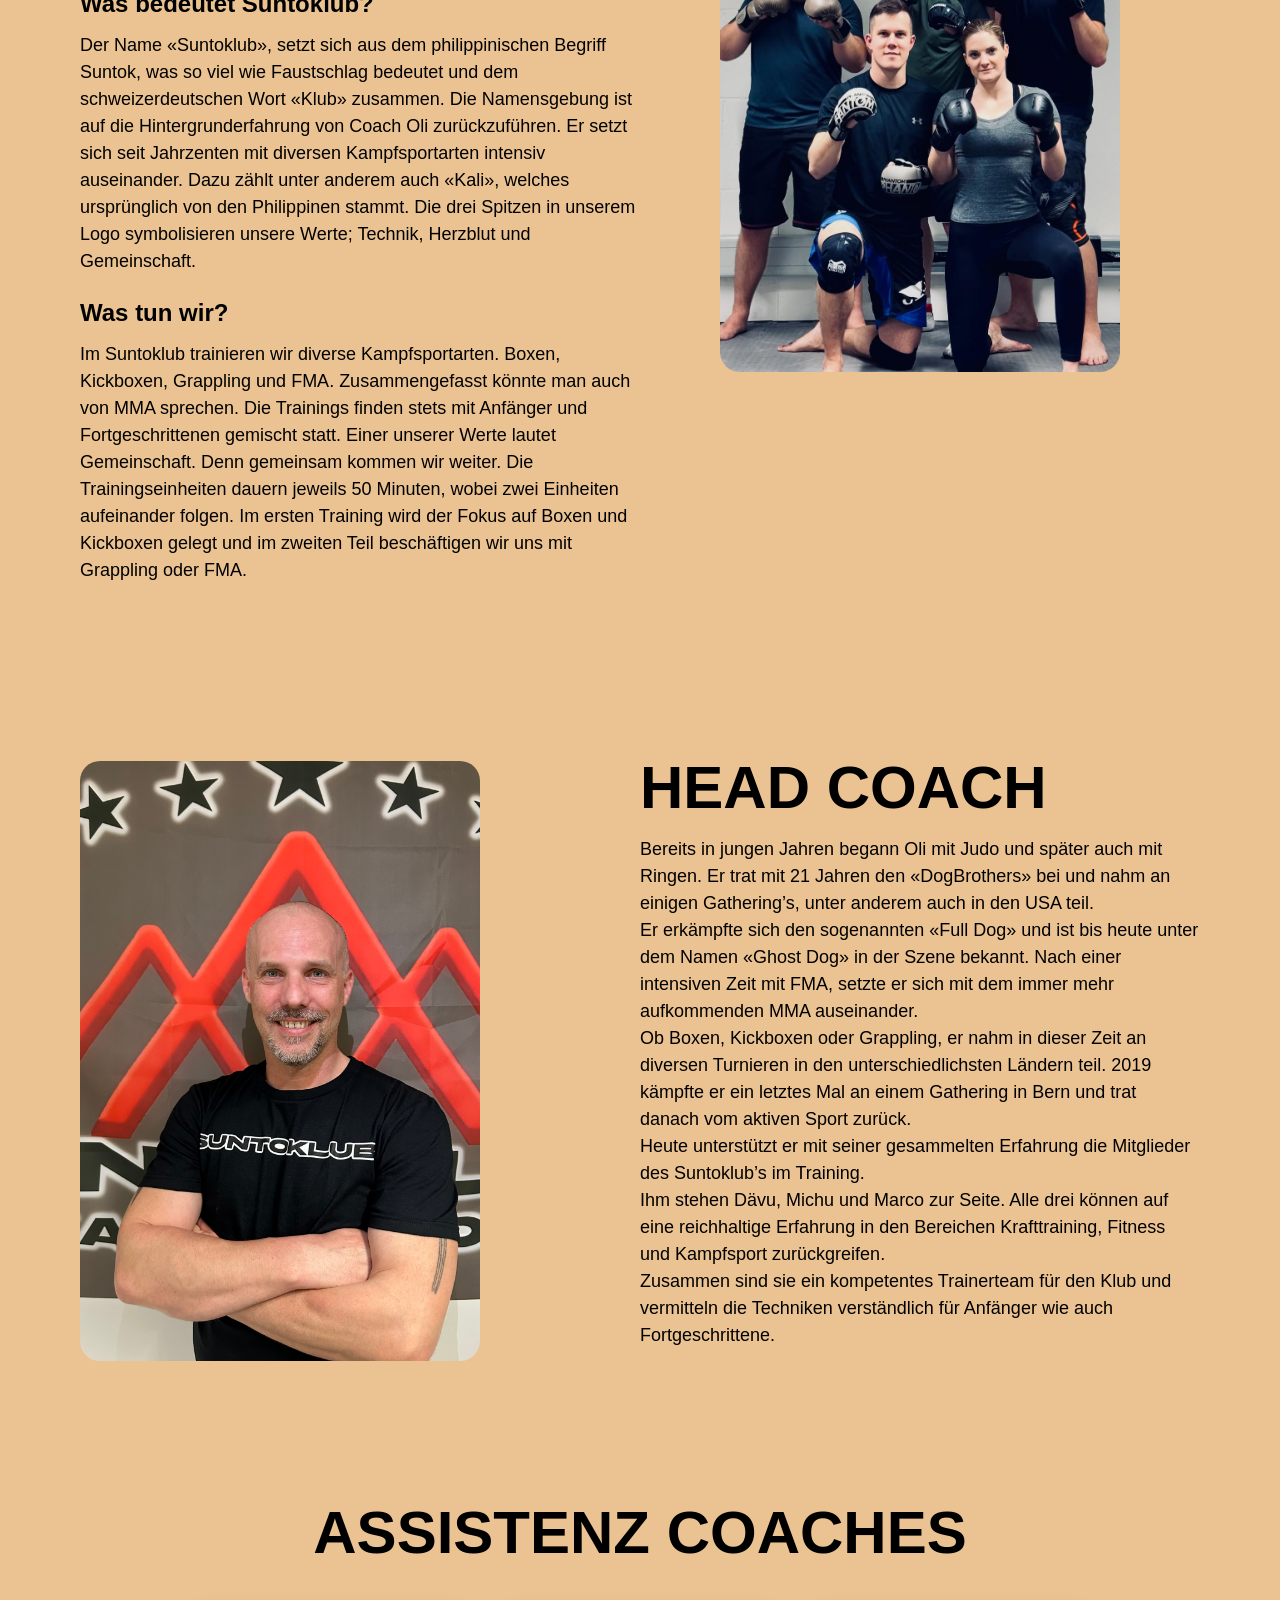
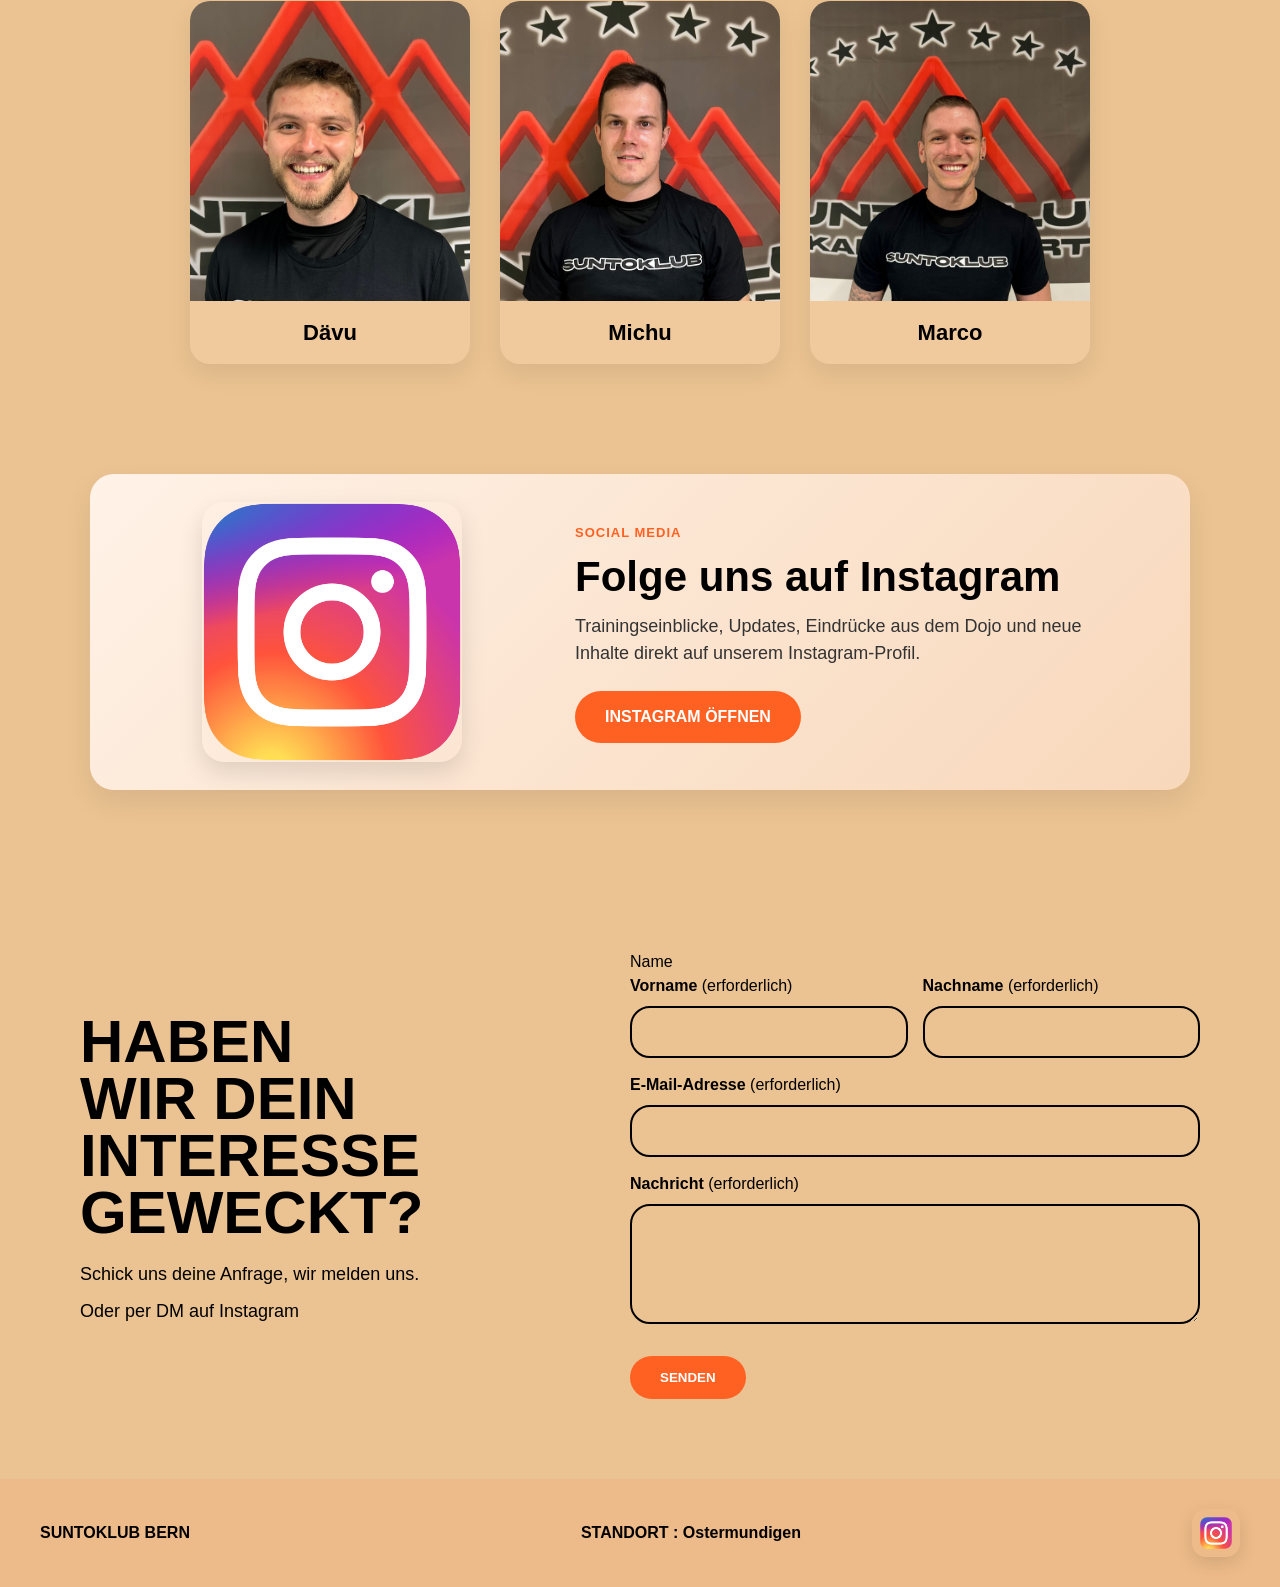
==== commit b3ef1efd: "vaga add" ====
--- a/index.html
+++ b/index.html
@@ -276,7 +276,7 @@
     </div>
 
     <div class="assistant-card">
-      <img src="img/noimage.png" alt="Assistenz Coach 3" />
+      <img src="img/vega.png" alt="Assistenz Coach 3" />
       <h3>Marco</h3>
     </div>
   </div>
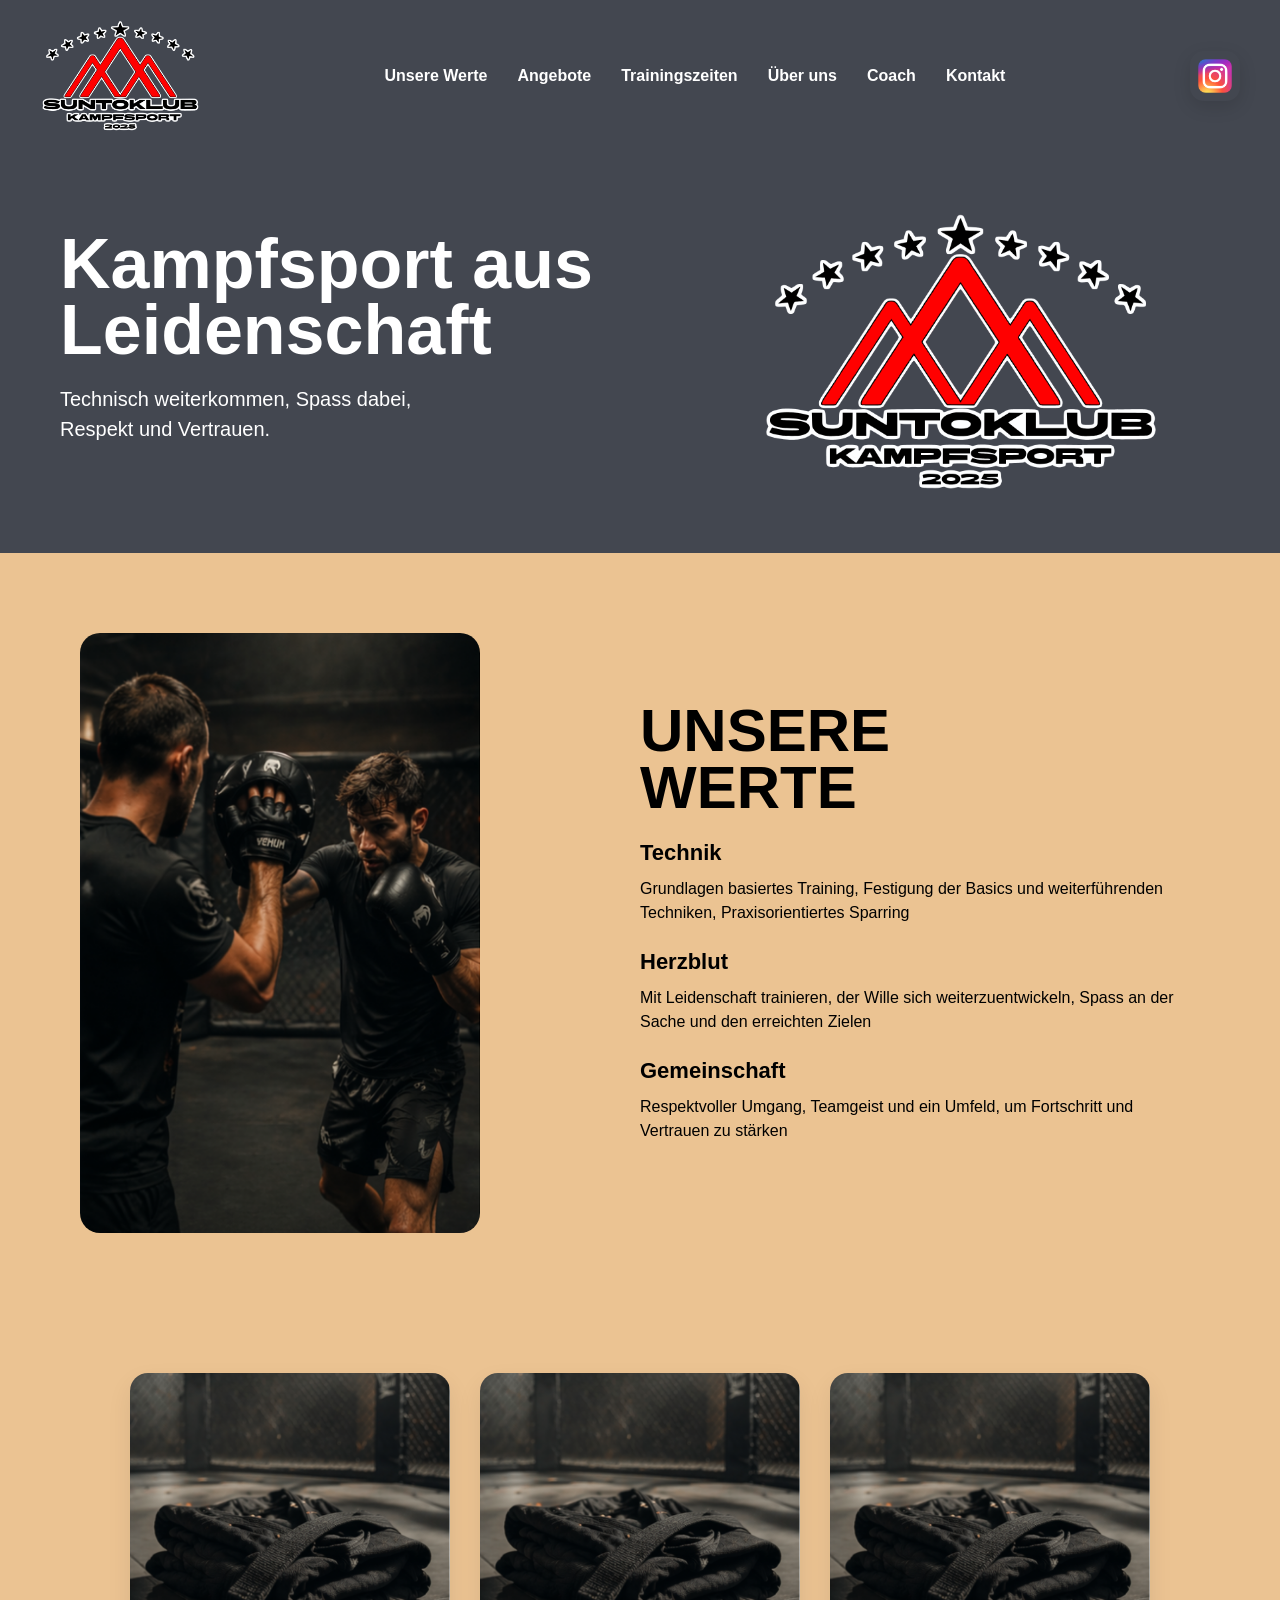
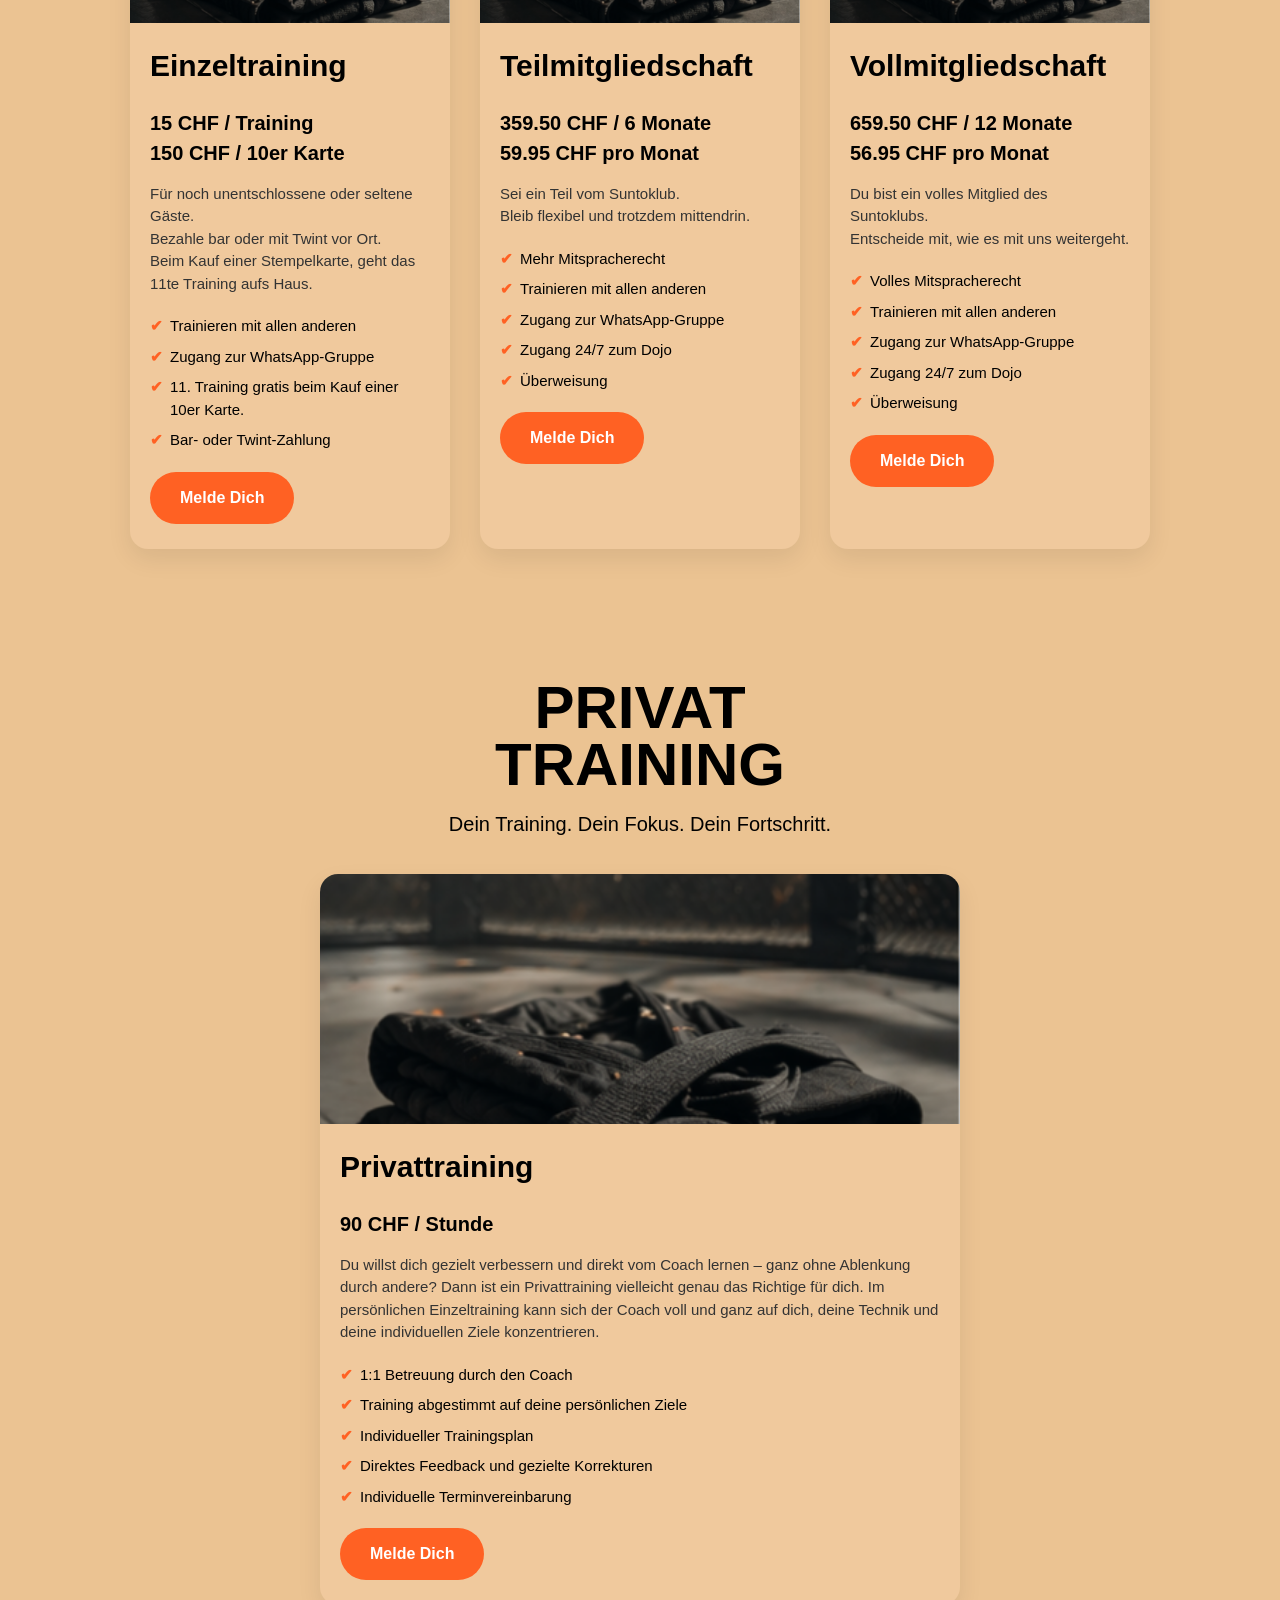
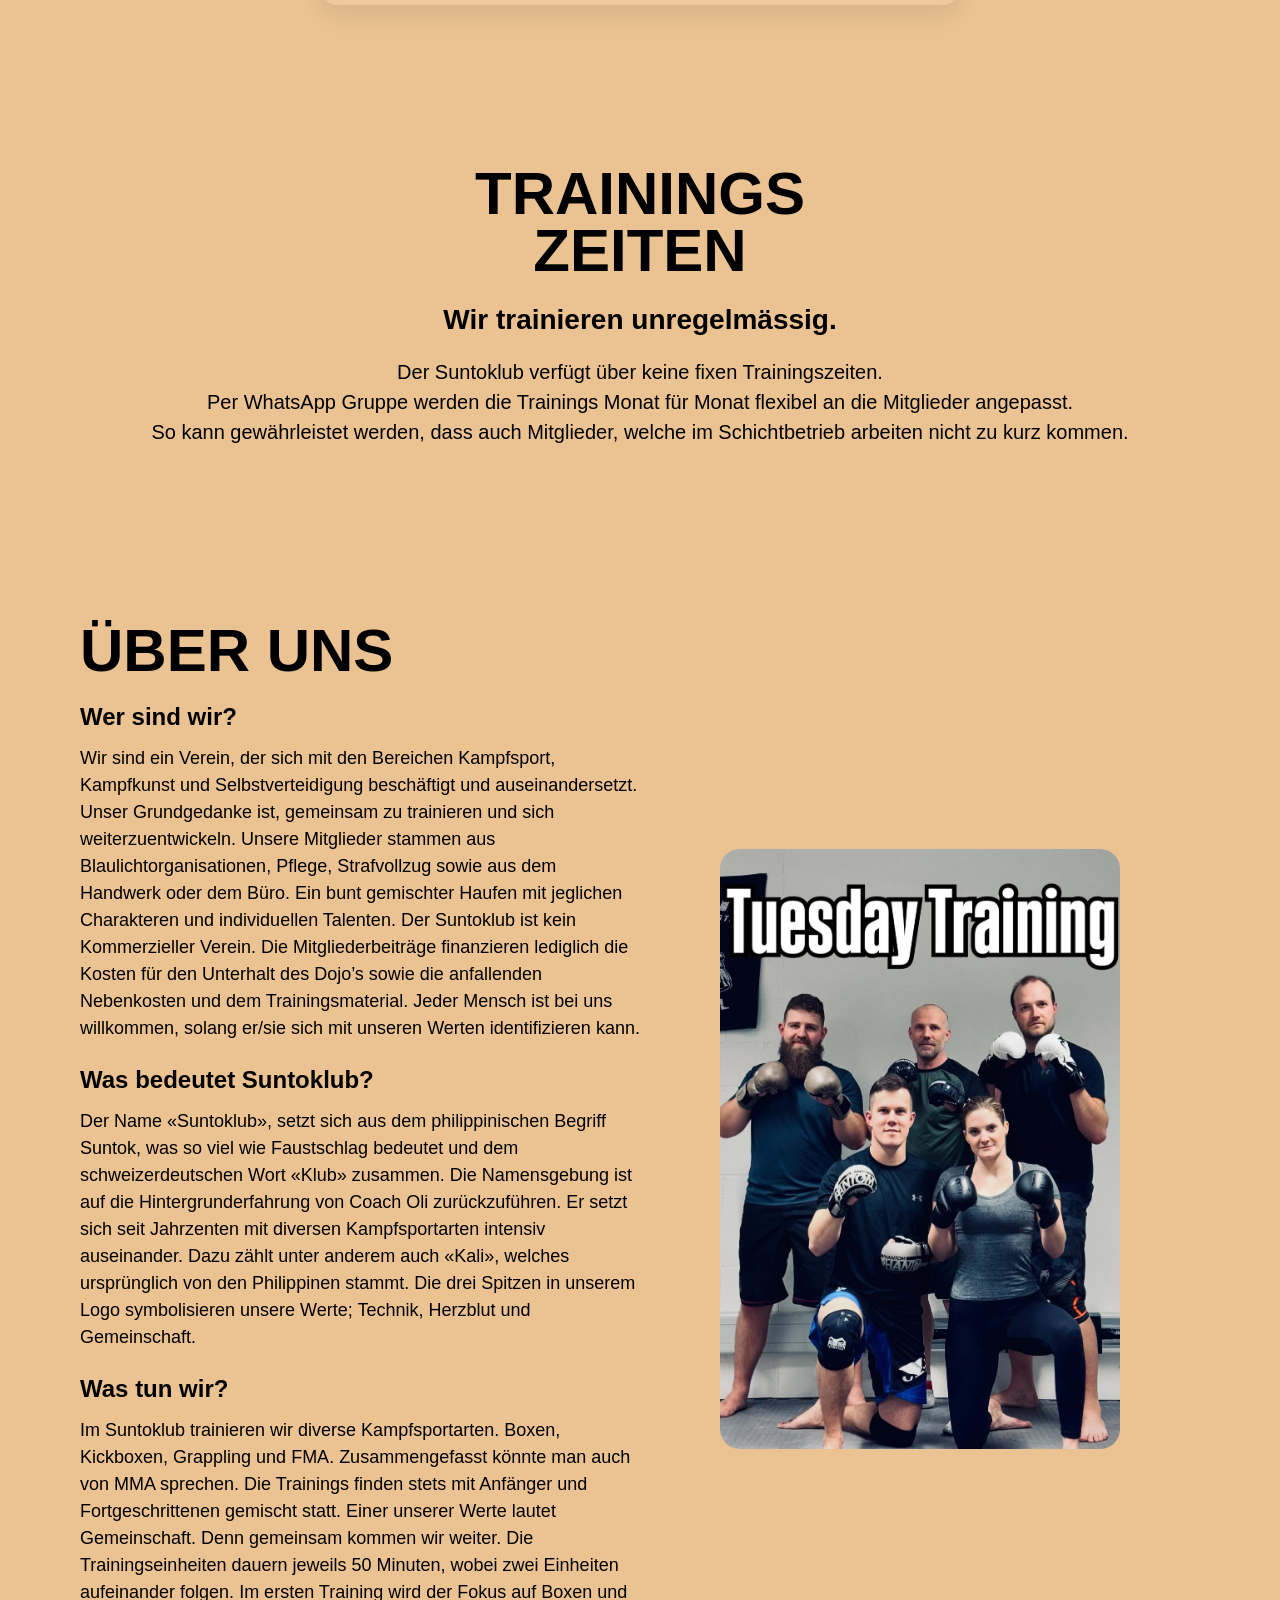
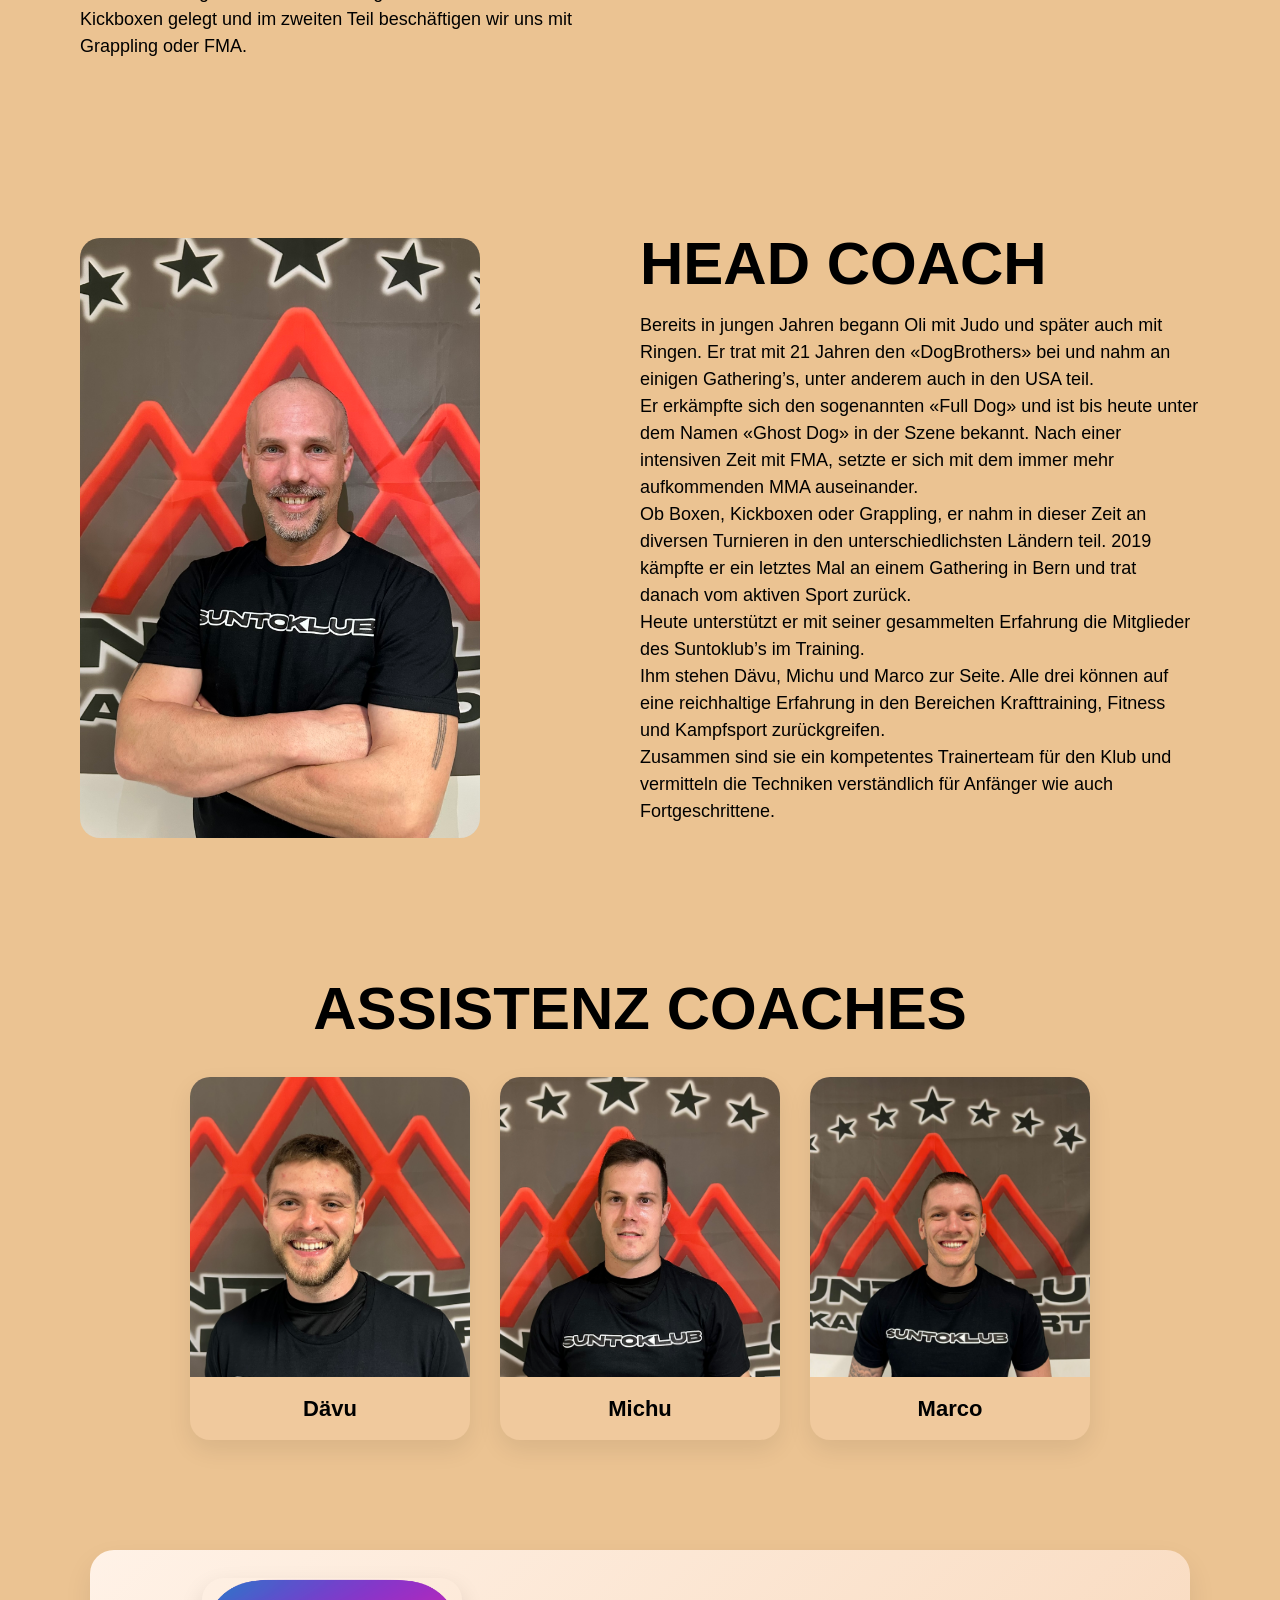
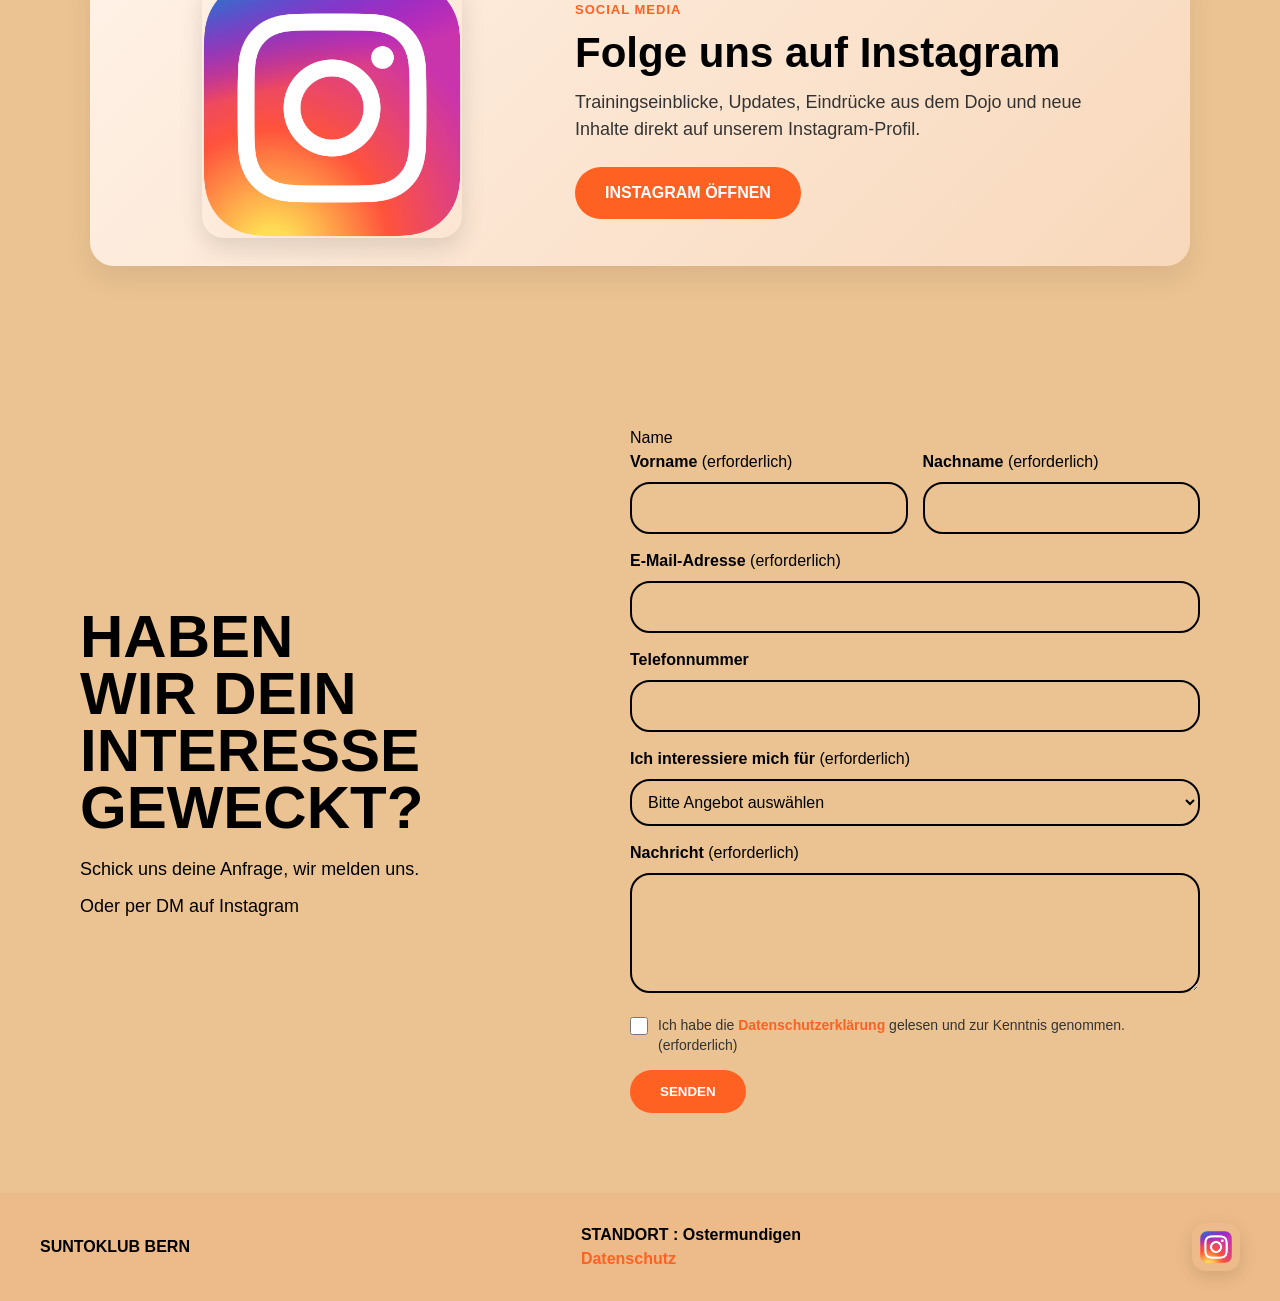
==== commit 433eceba: "Change greeting from 'Hello' to 'Goodbye'" ====
--- a/index.html
+++ b/index.html
@@ -37,6 +37,129 @@
   <link rel="canonical" href="https://suntoklub.ch/" />
   <link rel="icon" type="image/png" href="img/v2 fin_v3_vect.png" />
   <link rel="stylesheet" href="style.css" />
+
+  <style>
+    .private-training-section {
+      padding: 70px 60px 80px;
+      text-align: center;
+    }
+
+    .private-training-header {
+      margin-bottom: 35px;
+    }
+
+    .private-training-header h2 {
+      font-size: 60px;
+      line-height: 0.95;
+      margin-bottom: 16px;
+    }
+
+    .private-training-header p {
+      font-size: 20px;
+    }
+
+    .private-training-section .pricing-card {
+      margin: 0 auto;
+      text-align: left;
+      max-width: 640px;
+    }
+
+    @media (max-width: 900px) {
+      .private-training-section {
+        padding-left: 24px;
+        padding-right: 24px;
+      }
+
+      .private-training-header h2 {
+        font-size: 42px;
+      }
+    }
+
+    @media (max-width: 700px) {
+      .private-training-header h2 {
+        font-size: 34px;
+      }
+
+      .private-training-header p {
+        font-size: 16px;
+      }
+
+      .private-training-section .pricing-card {
+        max-width: 100%;
+      }
+    }
+  
+    .input-group select {
+      width: 100%;
+      padding: 12px;
+      border: 2px solid #000;
+      border-radius: 20px;
+      background: transparent;
+      font: inherit;
+      cursor: pointer;
+    }
+
+  
+    .privacy-note {
+      margin-top: 8px;
+      margin-bottom: 6px;
+      font-size: 14px;
+      line-height: 1.5;
+      color: #333;
+    }
+
+    .privacy-note a,
+    .privacy-link {
+      color: #ff6123;
+      font-weight: 800;
+      text-decoration: none;
+    }
+
+    .privacy-note a:hover,
+    .privacy-link:hover {
+      text-decoration: underline;
+    }
+
+  
+    .privacy-consent {
+      display: flex;
+      align-items: flex-start;
+      gap: 10px;
+      margin: 10px 0 4px;
+      font-size: 14px;
+      line-height: 1.45;
+      color: #333;
+    }
+
+    .privacy-consent input[type="checkbox"] {
+      width: 18px;
+      height: 18px;
+      margin-top: 2px;
+      flex: 0 0 auto;
+      accent-color: #ff6123;
+      cursor: pointer;
+    }
+
+    .privacy-consent label {
+      cursor: pointer;
+    }
+
+    .privacy-consent a {
+      color: #ff6123;
+      font-weight: 800;
+      text-decoration: none;
+    }
+
+    .privacy-consent a:hover {
+      text-decoration: underline;
+    }
+
+    .privacy-consent span {
+      font-weight: 400;
+    }
+
+  </style>
+
 </head>
 <body>
   <header class="navbar">
@@ -139,7 +262,7 @@
         <li>11. Training gratis beim Kauf einer 10er Karte.</li>
         <li>Bar- oder Twint-Zahlung</li>
       </ul>
-      <a href="#kontakt" class="btn btn-orange">Melde Dich</a>
+      <a href="#kontakt" class="btn btn-orange offer-btn" data-offer="Einzeltraining">Melde Dich</a>
     </div>
 
     <div class="pricing-card">
@@ -160,7 +283,7 @@
         <li>Zugang 24/7 zum Dojo</li>
         <li>Überweisung</li>
       </ul>
-      <a href="#kontakt" class="btn btn-orange">Melde Dich</a>
+      <a href="#kontakt" class="btn btn-orange offer-btn" data-offer="Teilmitgliedschaft">Melde Dich</a>
     </div>
 
     <div class="pricing-card">
@@ -181,7 +304,40 @@
         <li>Zugang 24/7 zum Dojo</li>
         <li>Überweisung</li>
       </ul>
-      <a href="#kontakt" class="btn btn-orange">Melde Dich</a>
+      <a href="#kontakt" class="btn btn-orange offer-btn" data-offer="Vollmitgliedschaft">Melde Dich</a>
+    </div>
+  </section>
+
+  
+
+  <section class="private-training-section" id="privattraining">
+    <div class="private-training-header">
+      <h2>PRIVAT<br />TRAINING</h2>
+      <p>Dein Training. Dein Fokus. Dein Fortschritt.</p>
+    </div>
+
+    <div class="pricing-card">
+      <img src="img/2.png" alt="Privattraining" />
+      <h3>Privattraining</h3>
+
+      <p class="price">90 CHF / Stunde</p>
+
+      <p class="desc">
+        Du willst dich gezielt verbessern und direkt vom Coach lernen – ganz ohne Ablenkung durch andere?
+        Dann ist ein Privattraining vielleicht genau das Richtige für dich.
+        Im persönlichen Einzeltraining kann sich der Coach voll und ganz auf dich, deine Technik
+        und deine individuellen Ziele konzentrieren.
+      </p>
+
+      <ul class="benefits">
+        <li>1:1 Betreuung durch den Coach</li>
+        <li>Training abgestimmt auf deine persönlichen Ziele</li>
+        <li>Individueller Trainingsplan</li>
+        <li>Direktes Feedback und gezielte Korrekturen</li>
+        <li>Individuelle Terminvereinbarung</li>
+      </ul>
+
+      <a href="#kontakt" class="btn btn-orange offer-btn" data-offer="Privattraining">Melde Dich</a>
     </div>
   </section>
 
@@ -200,8 +356,8 @@
 
     </div>
   </section>
-  
-  <section class="about-section" id="about">
+
+<section class="about-section" id="about">
     <div class="about-text">
       <h2>ÜBER UNS</h2>
 
@@ -351,6 +507,23 @@
         </div>
 
         <div class="input-group">
+          <label for="telefon">Telefonnummer</label>
+          <input type="tel" id="telefon" name="Telefonnummer" autocomplete="tel" />
+        </div>
+
+        <div class="input-group">
+          <label for="angebot">Ich interessiere mich für <span>(erforderlich)</span></label>
+          <select id="angebot" name="Angebot" required>
+            <option value="" selected disabled>Bitte Angebot auswählen</option>
+            <option value="Einzeltraining">Einzeltraining</option>
+            <option value="Teilmitgliedschaft">Teilmitgliedschaft</option>
+            <option value="Vollmitgliedschaft">Vollmitgliedschaft</option>
+            <option value="Privattraining">Privattraining</option>
+            <option value="Allgemeine Anfrage">Allgemeine Anfrage</option>
+          </select>
+        </div>
+
+        <div class="input-group">
           <label for="nachricht">Nachricht <span>(erforderlich)</span></label>
           <textarea id="nachricht" name="Nachricht" rows="6" required></textarea>
         </div>
@@ -360,6 +533,14 @@
         <input type="hidden" name="_template" value="table" />
         <input type="hidden" name="_next" value="https://suntoklub.ch/danke.html" />
 
+        <div class="privacy-consent">
+          <input type="checkbox" id="datenschutz-zustimmung" name="Datenschutz akzeptiert" value="Ja" required />
+          <label for="datenschutz-zustimmung">
+            Ich habe die <a href="datenschutz.html" target="_blank" rel="noopener">Datenschutzerklärung</a>
+            gelesen und zur Kenntnis genommen. <span>(erforderlich)</span>
+          </label>
+        </div>
+
         <button type="submit" class="btn btn-orange form-btn">SENDEN</button>
       </form>
     </div>
@@ -367,7 +548,10 @@
 
   <footer class="footer">
     <div class="footer-left">SUNTOKLUB BERN</div>
-    <div class="footer-center">STANDORT : Ostermundigen</div>
+    <div class="footer-center">
+      STANDORT : Ostermundigen<br />
+      <a class="privacy-link" href="datenschutz.html">Datenschutz</a>
+    </div>
     <div class="footer-right">
       <a
         class="instagram-icon-link footer-instagram"
@@ -380,5 +564,21 @@
       </a>
     </div>
   </footer>
+
+  <script>
+    document.addEventListener("DOMContentLoaded", function () {
+      const angebot = document.getElementById("angebot");
+
+      document.querySelectorAll(".offer-btn").forEach(function (button) {
+        button.addEventListener("click", function () {
+          const selectedOffer = button.dataset.offer;
+          if (angebot && selectedOffer) {
+            angebot.value = selectedOffer;
+          }
+        });
+      });
+    });
+  </script>
+
 </body>
 </html>
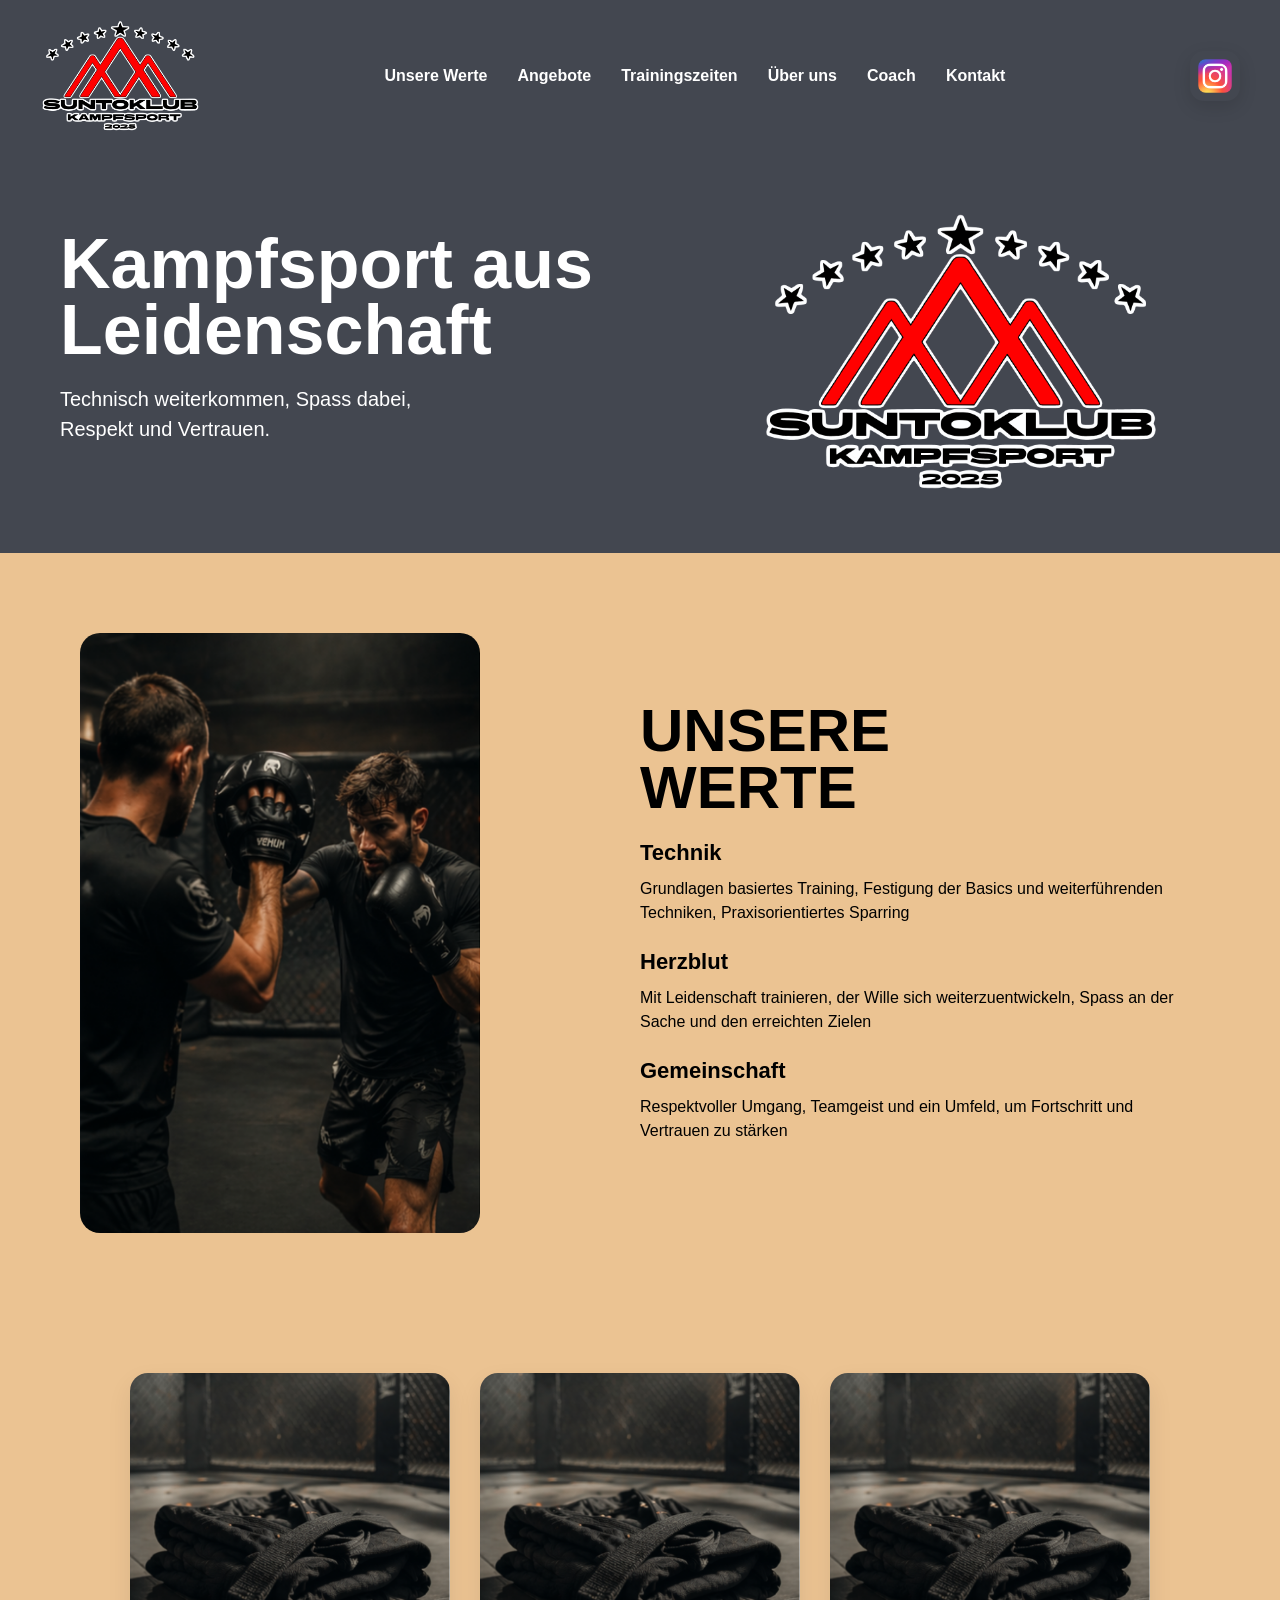
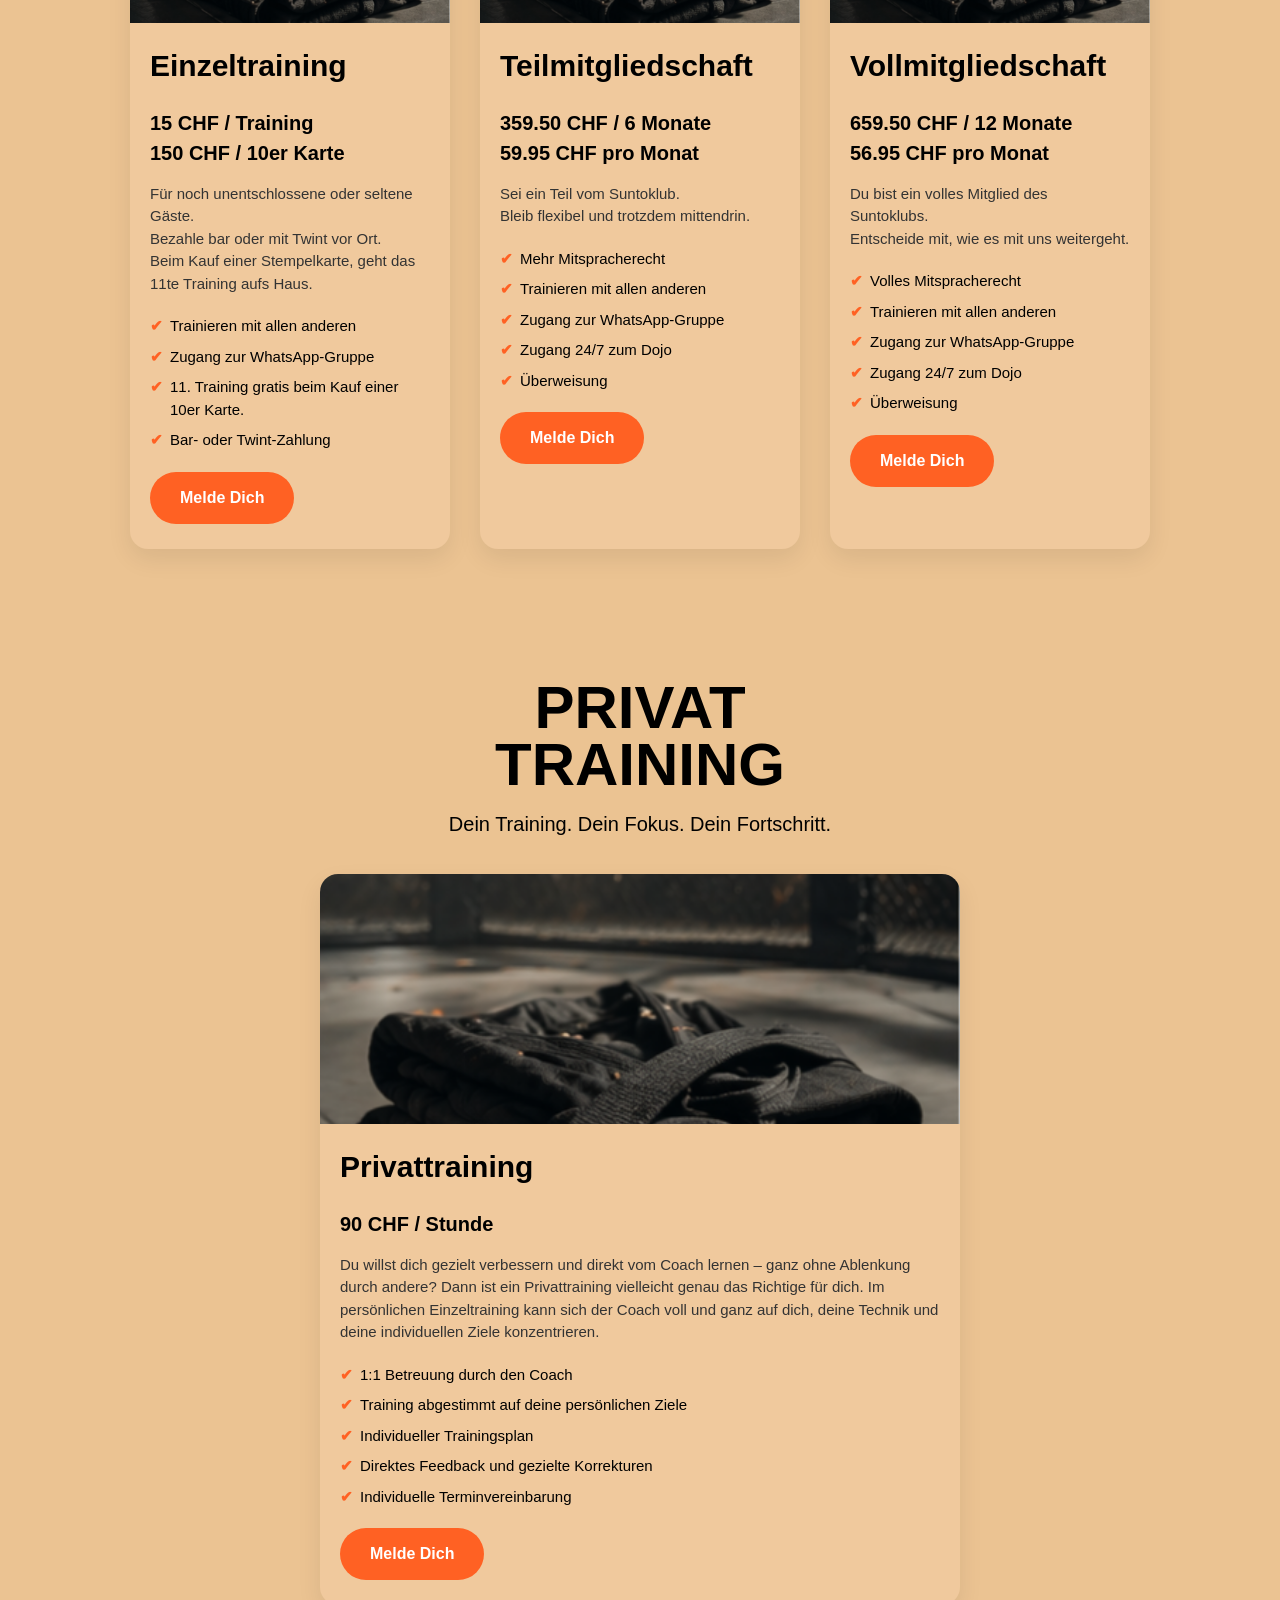
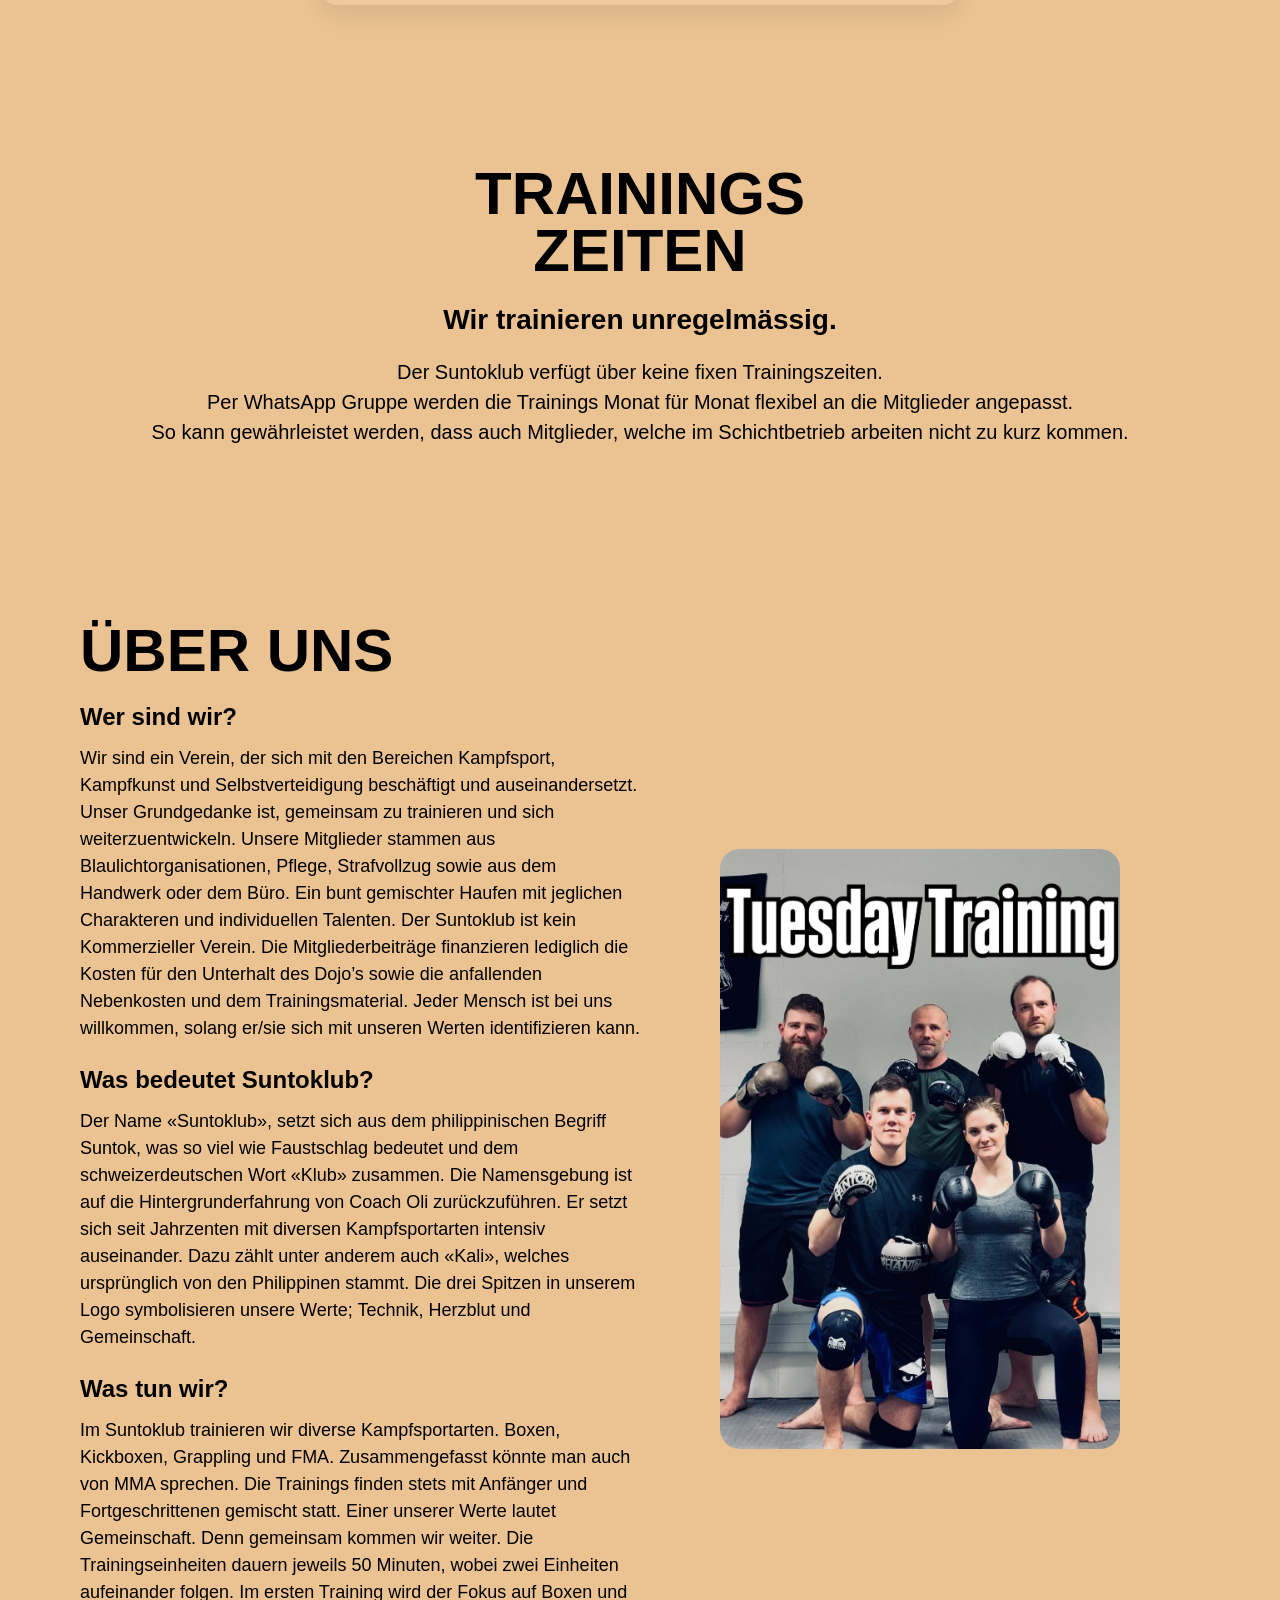
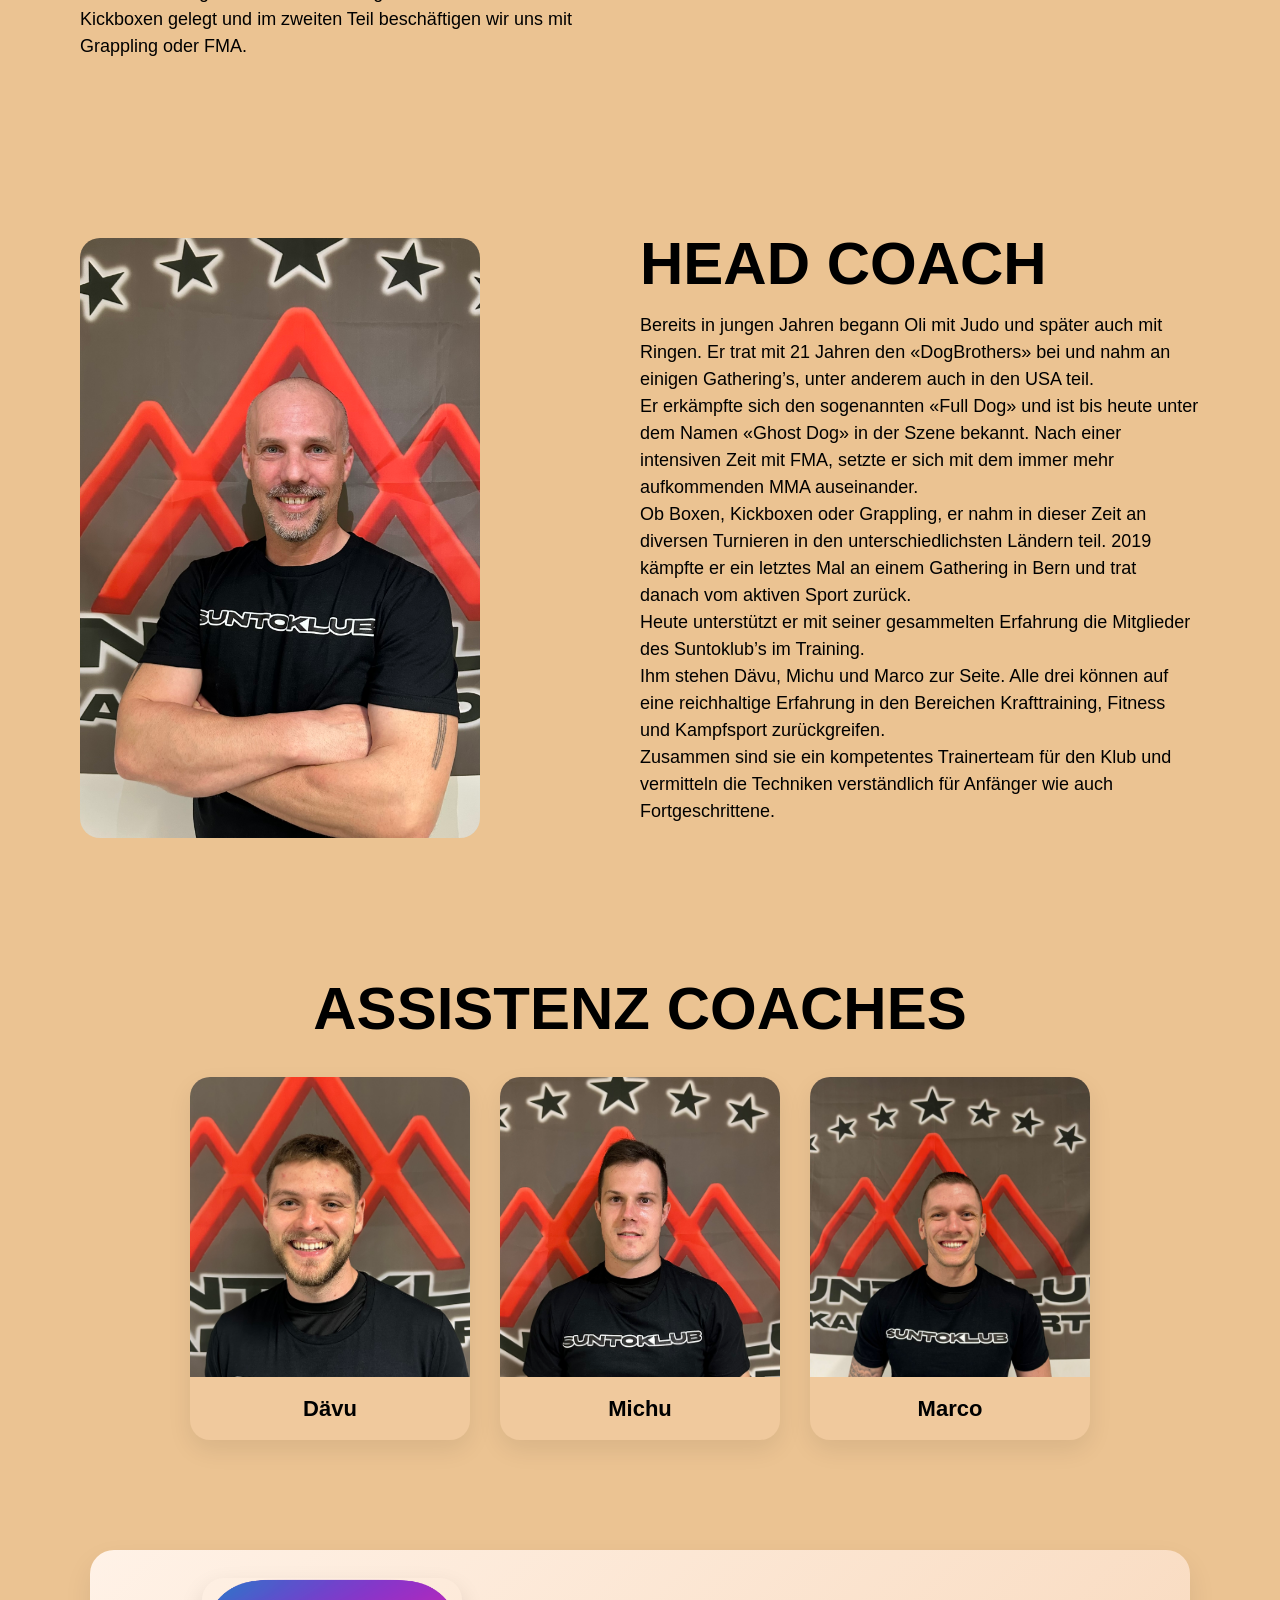
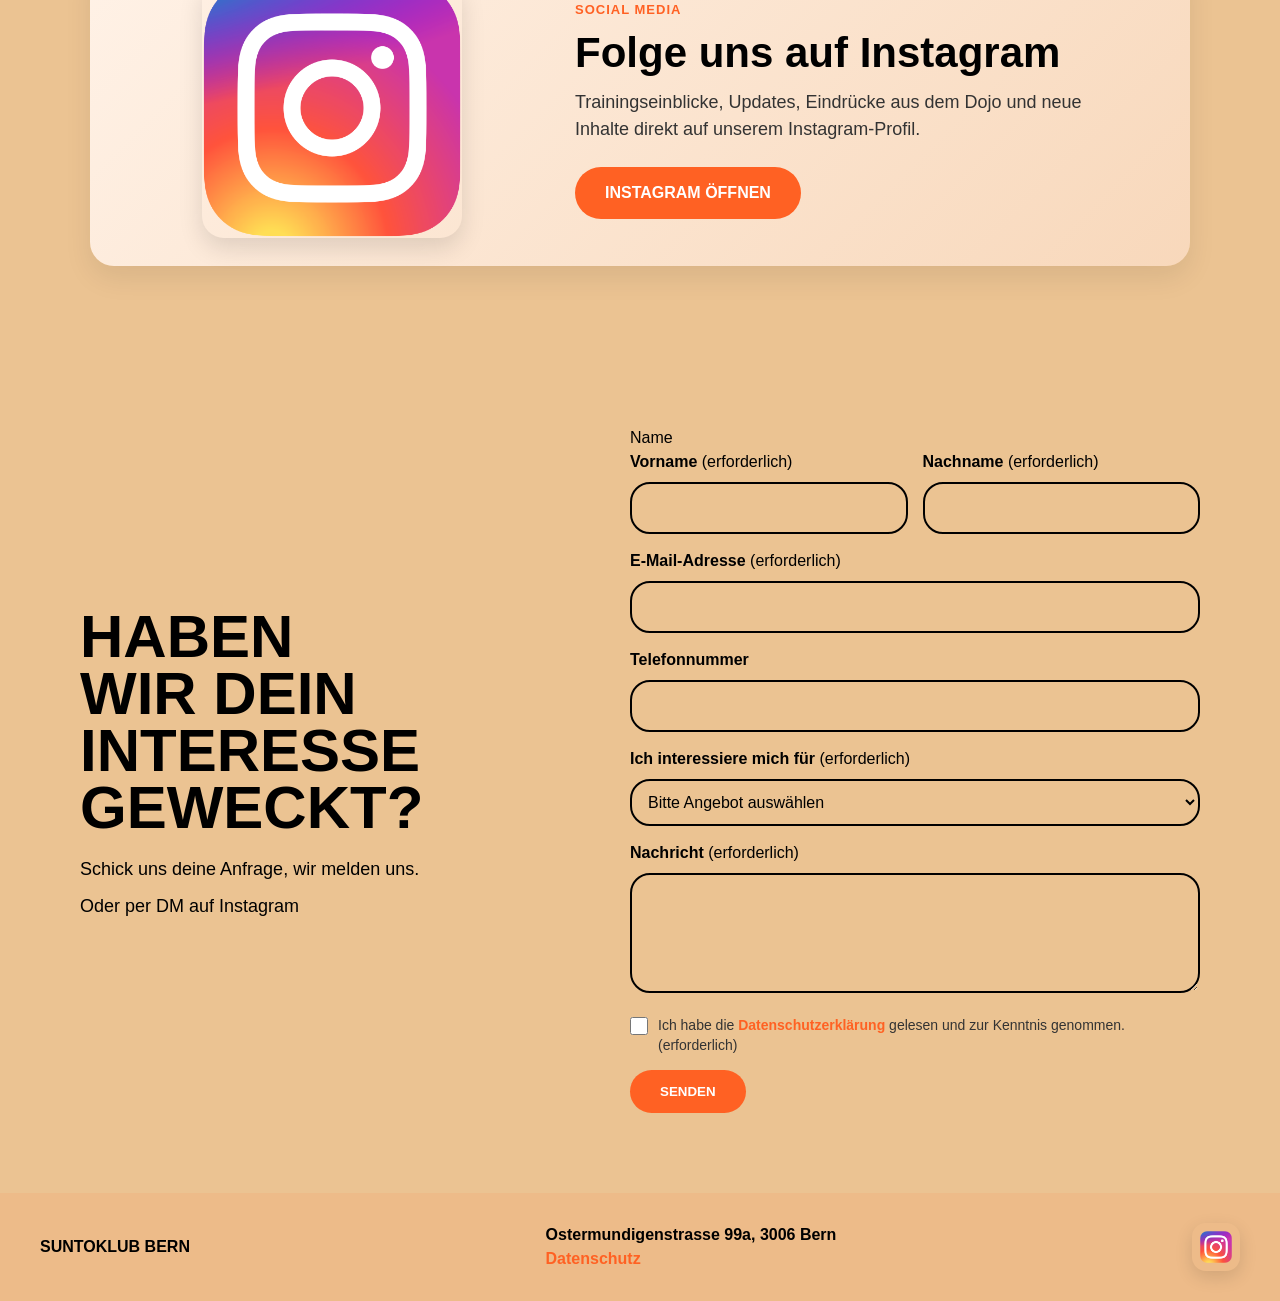
==== commit 28367a53: "Update adresse" ====
--- a/index.html
+++ b/index.html
@@ -549,7 +549,7 @@
   <footer class="footer">
     <div class="footer-left">SUNTOKLUB BERN</div>
     <div class="footer-center">
-      STANDORT : Ostermundigen<br />
+      Ostermundigenstrasse 99a, 3006 Bern<br />
       <a class="privacy-link" href="datenschutz.html">Datenschutz</a>
     </div>
     <div class="footer-right">
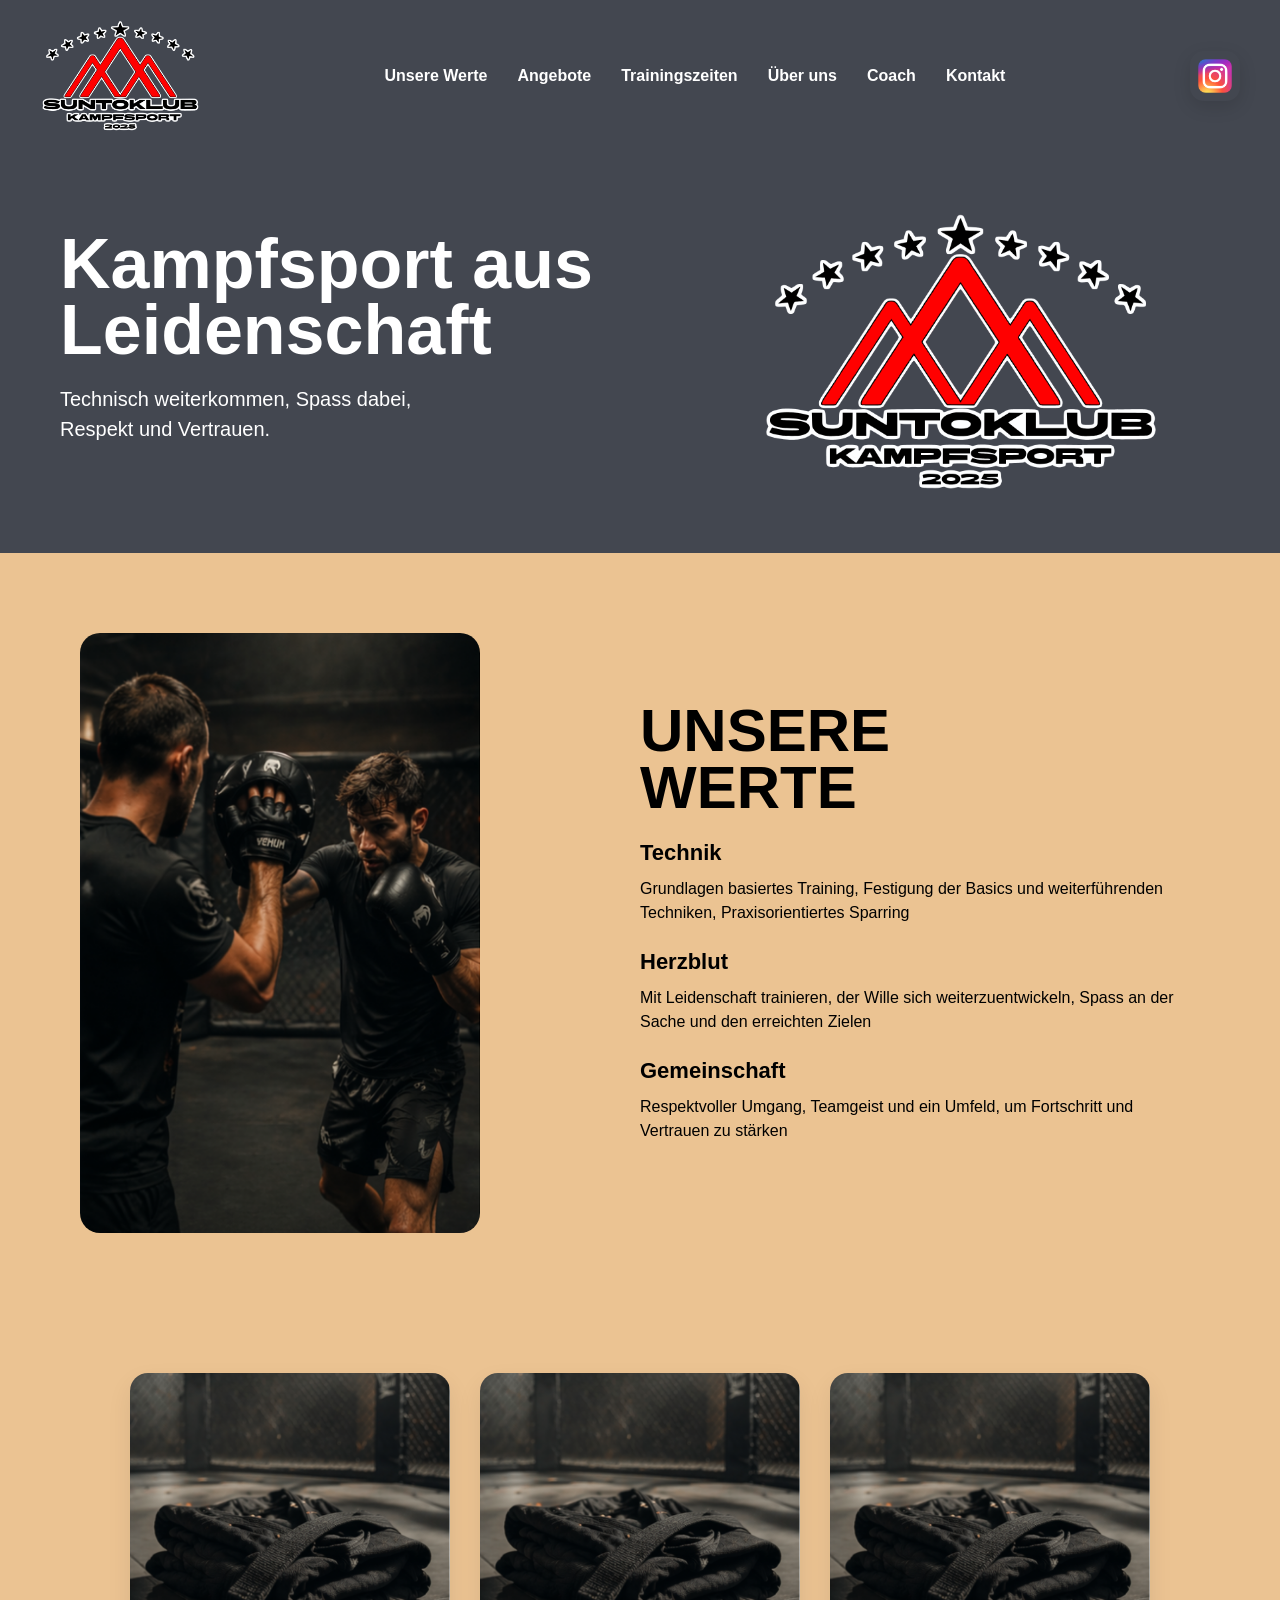
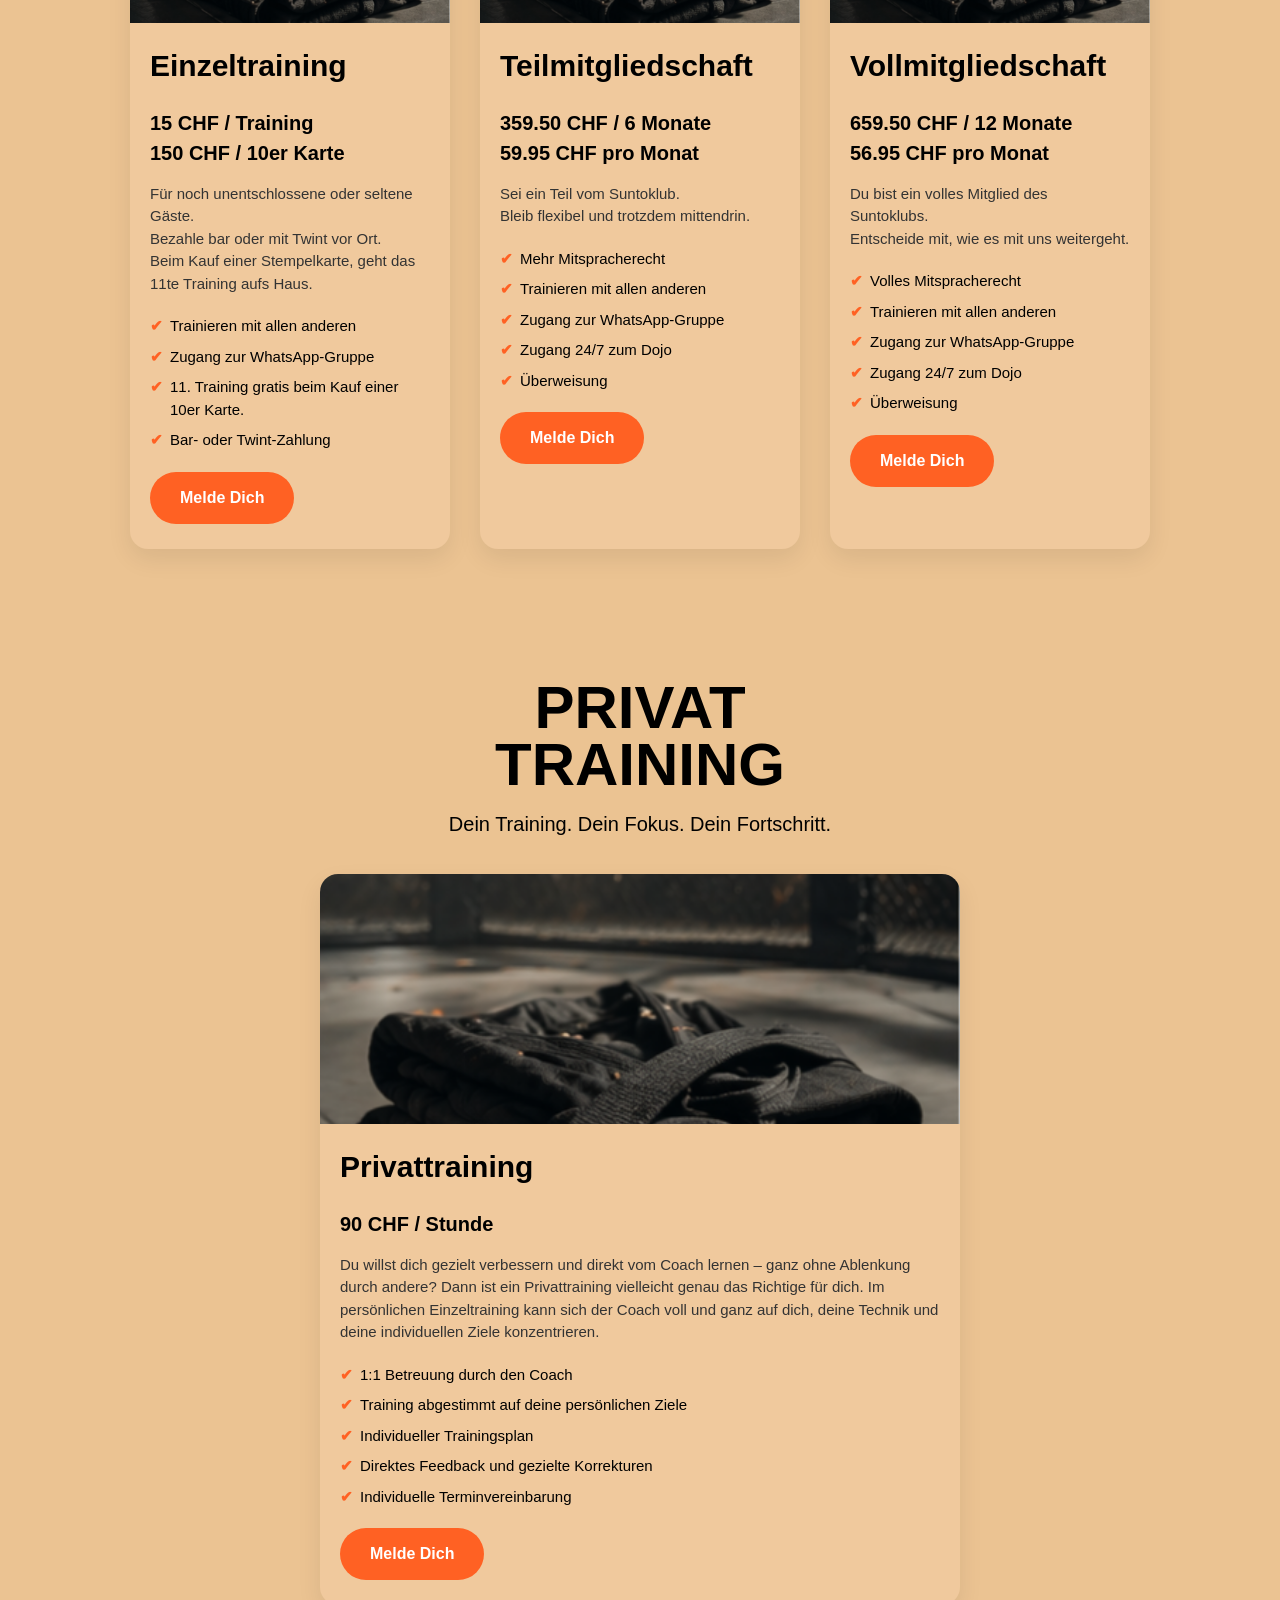
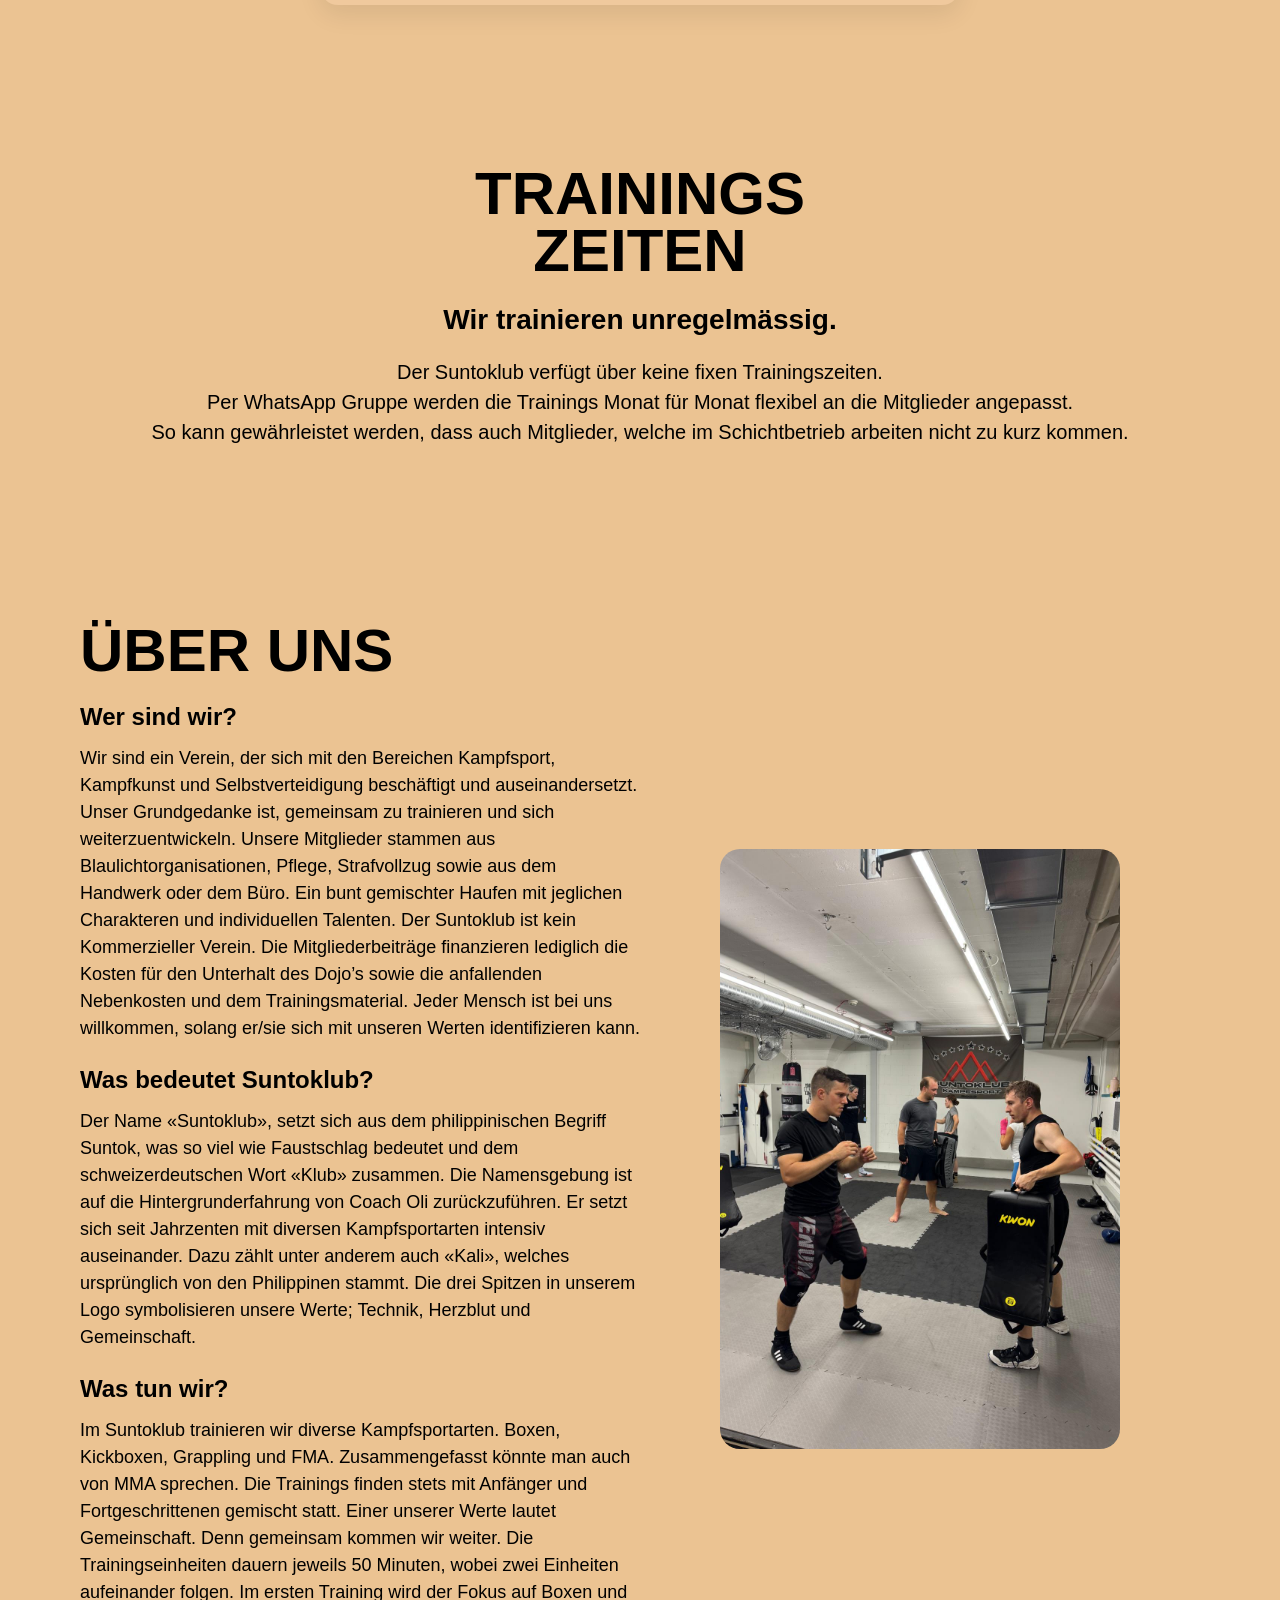
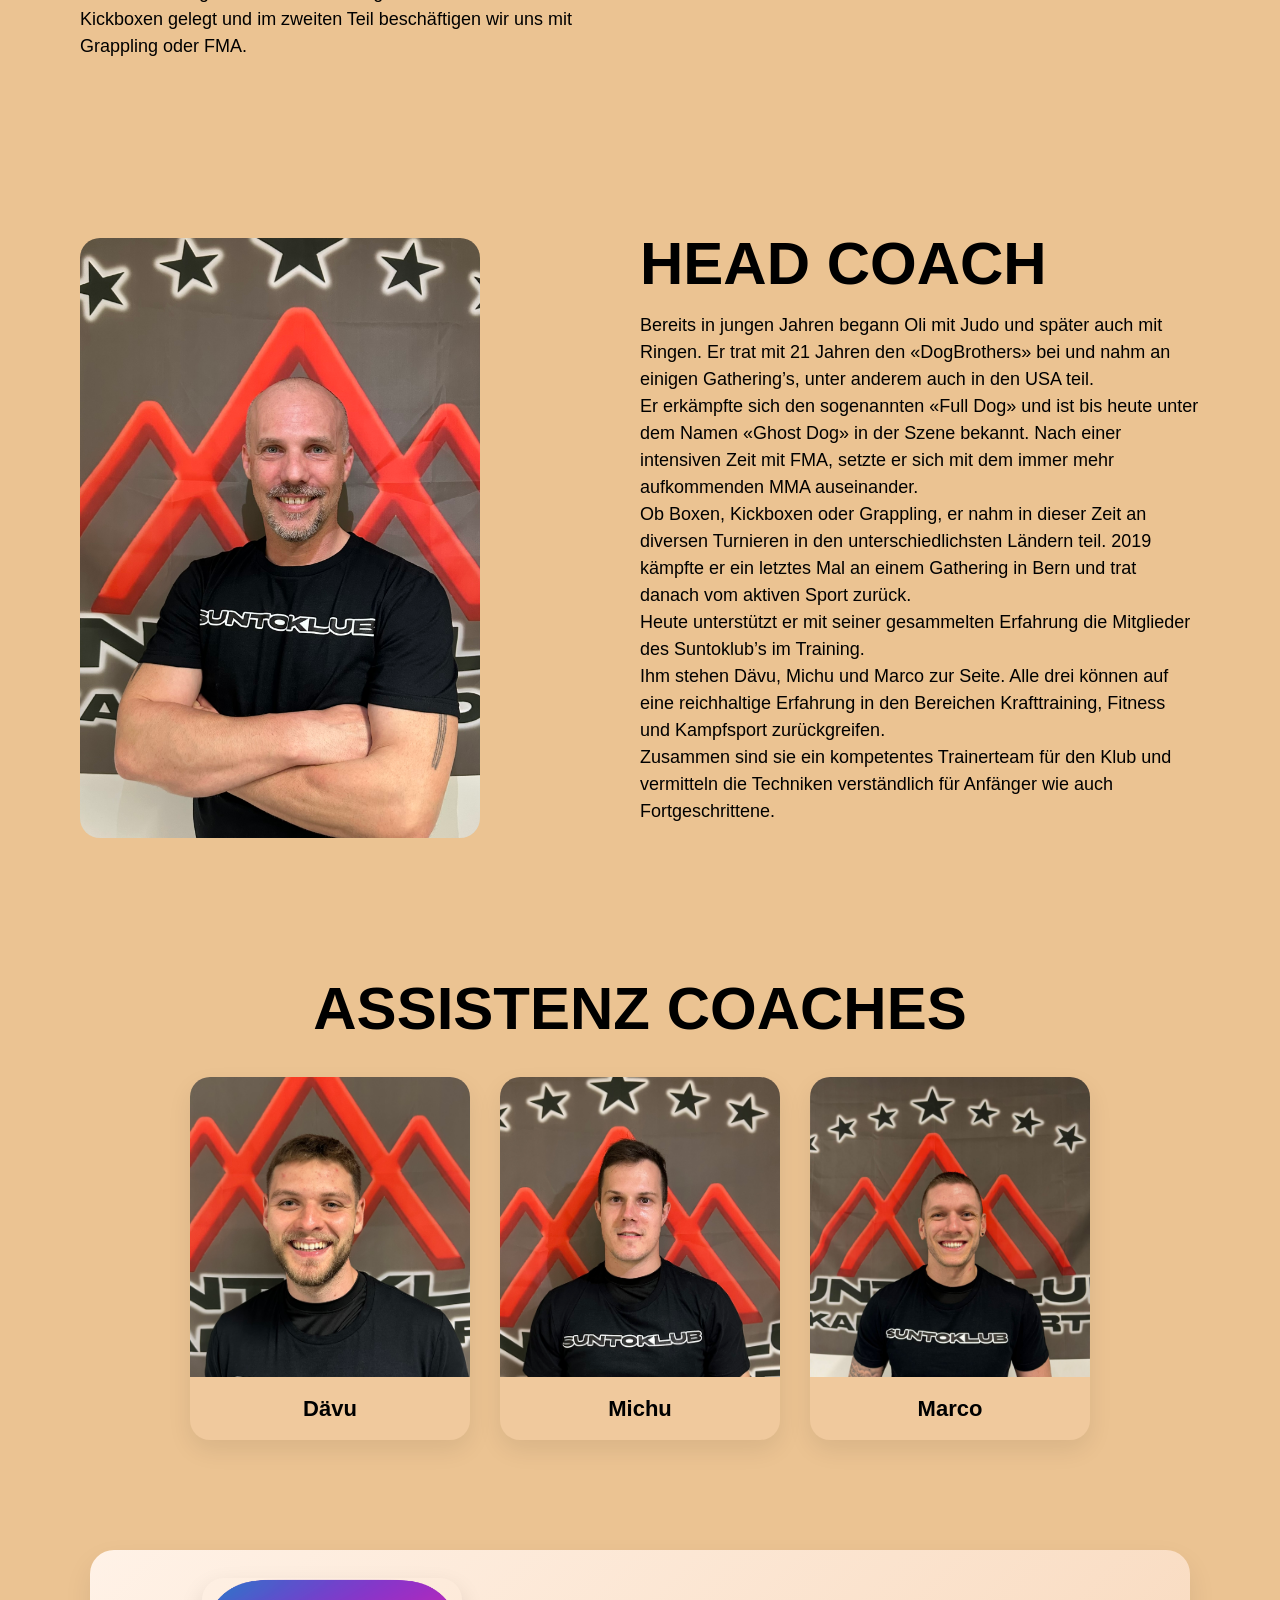
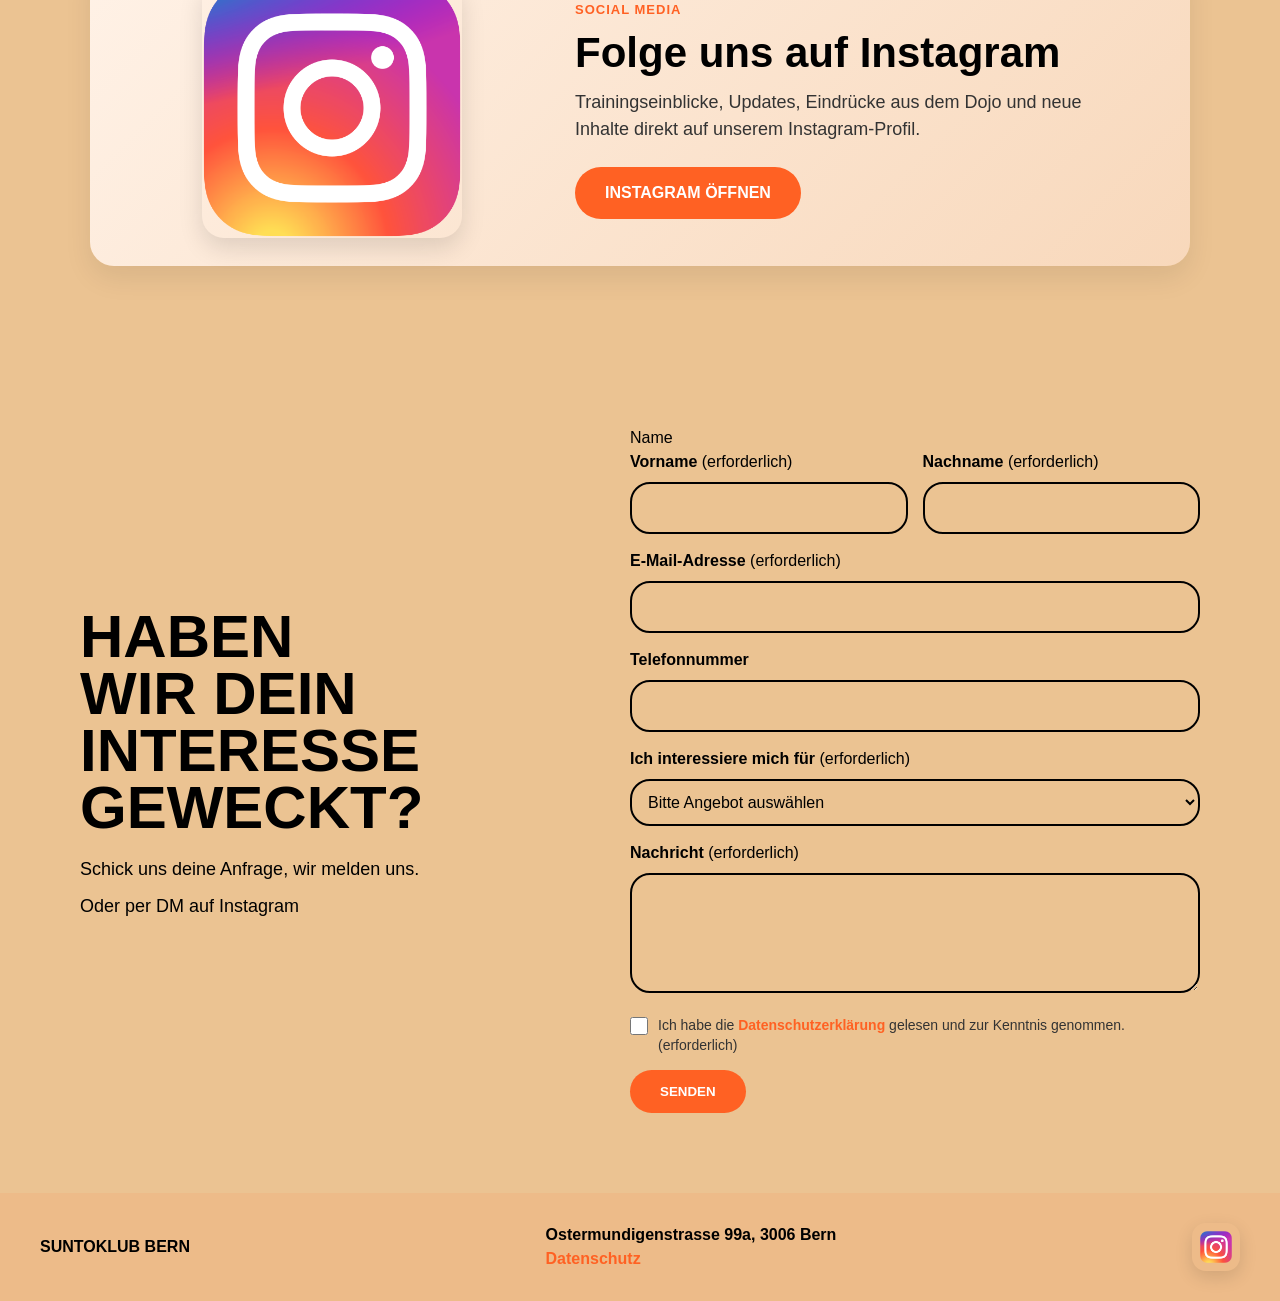
==== commit be217843: "upload neues training bild" ====
--- a/index.html
+++ b/index.html
@@ -390,7 +390,7 @@
     </div>
 
     <div class="about-image">
-      <img src="img/us.jpg" alt="Suntoklub Training" />
+      <img src="img/training_1.jpeg" alt="Suntoklub Training" />
     </div>
   </section>
 
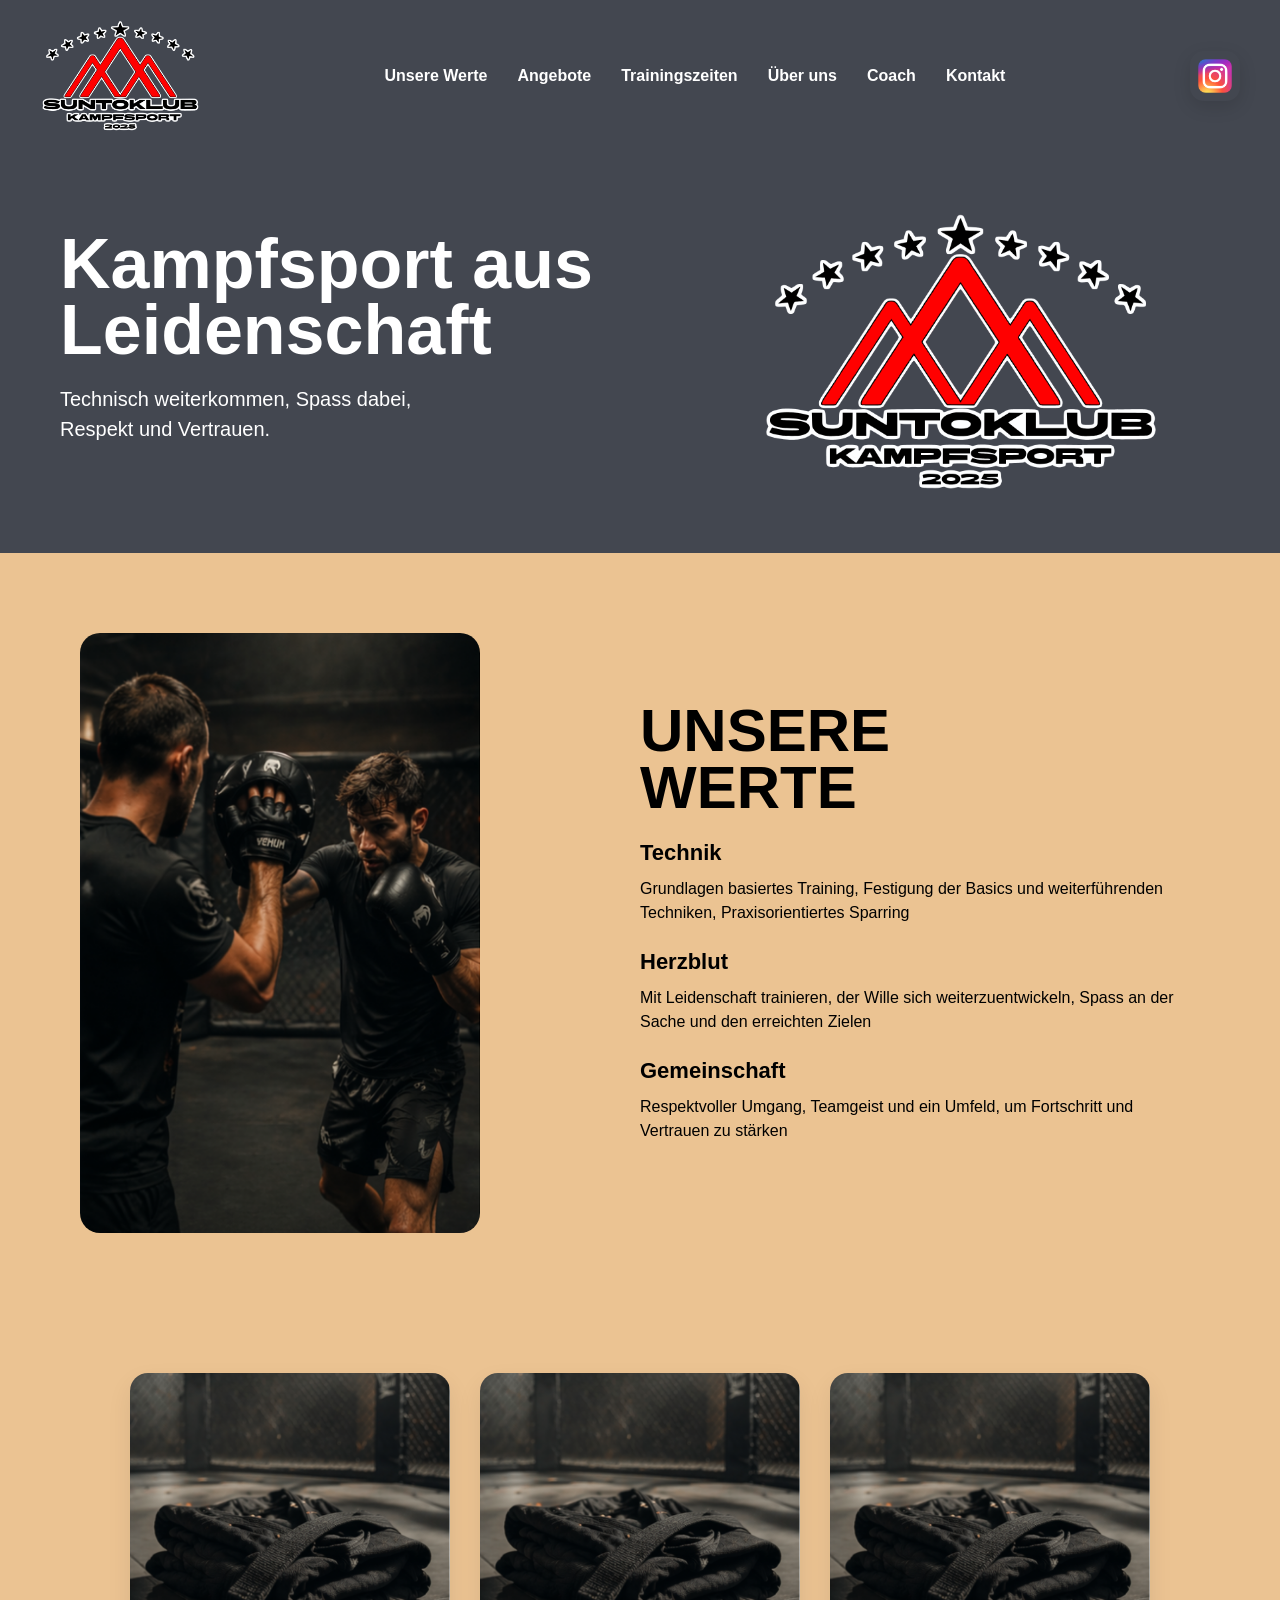
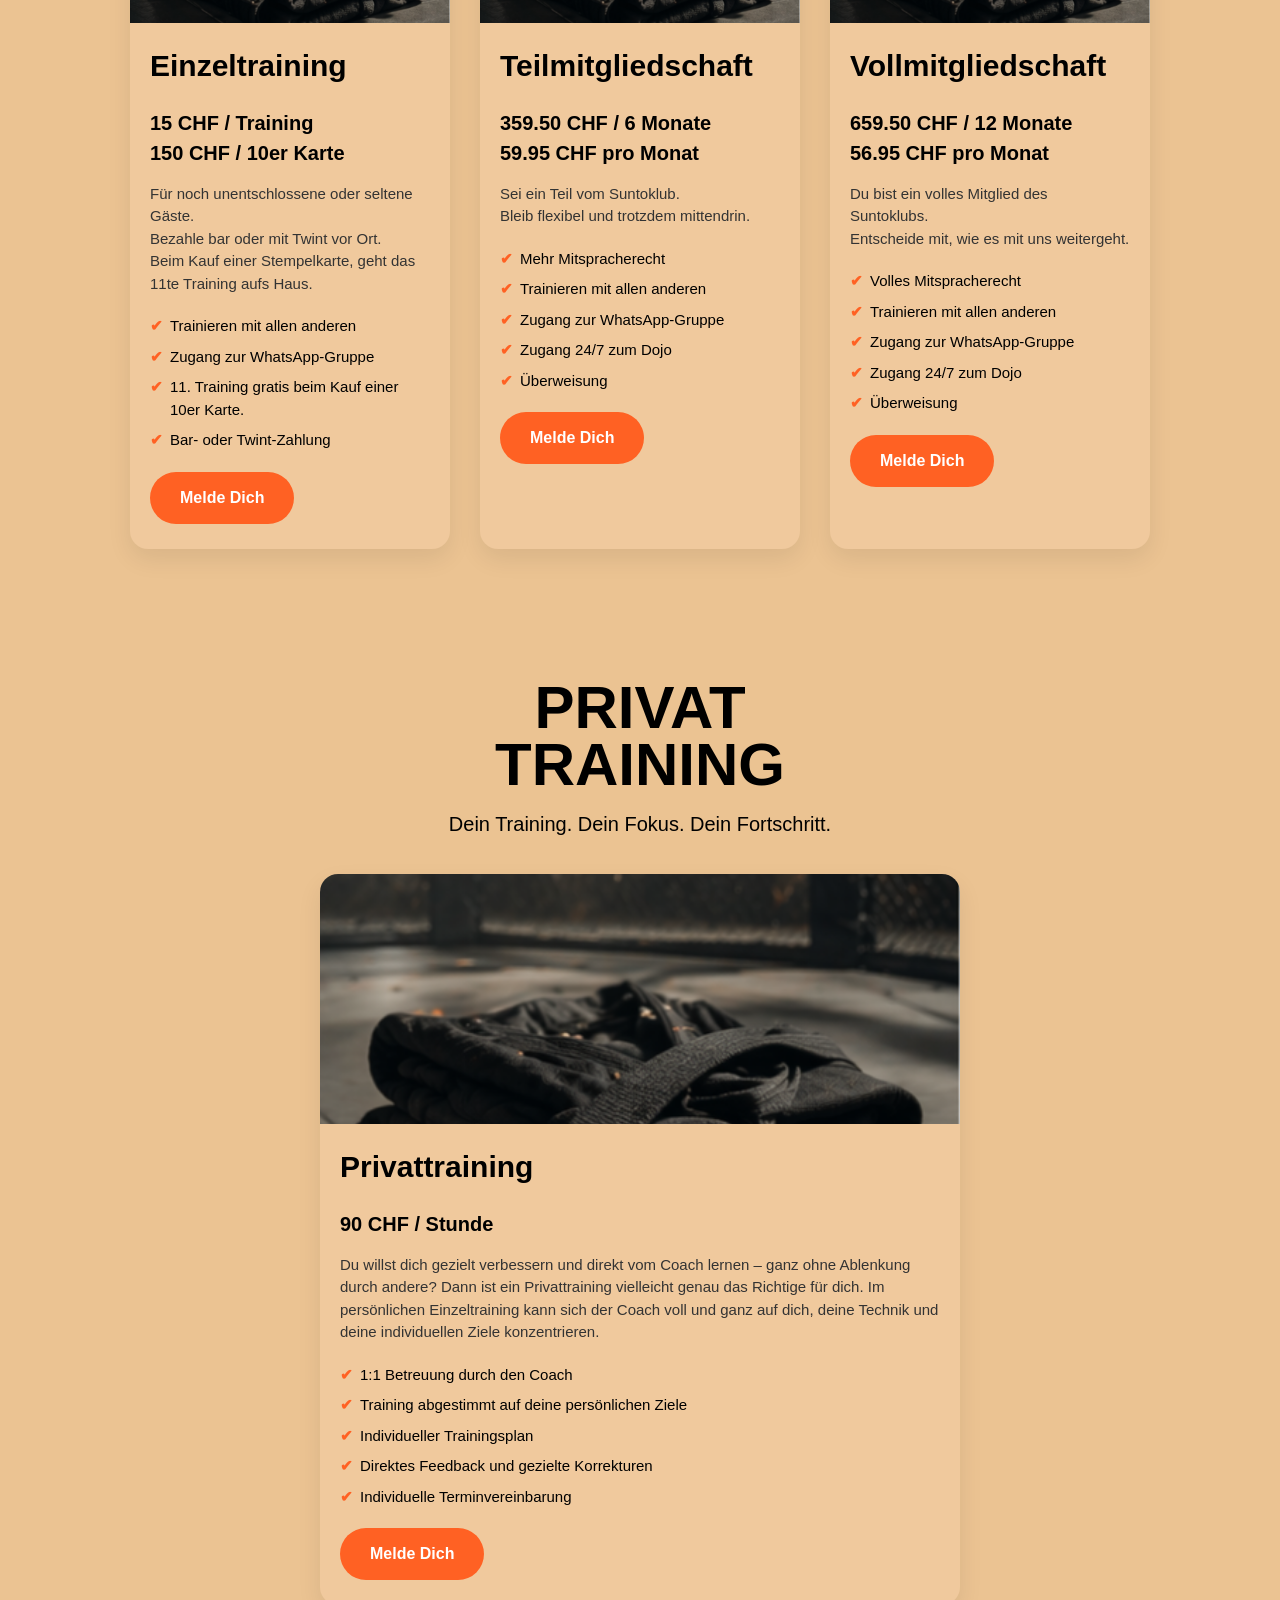
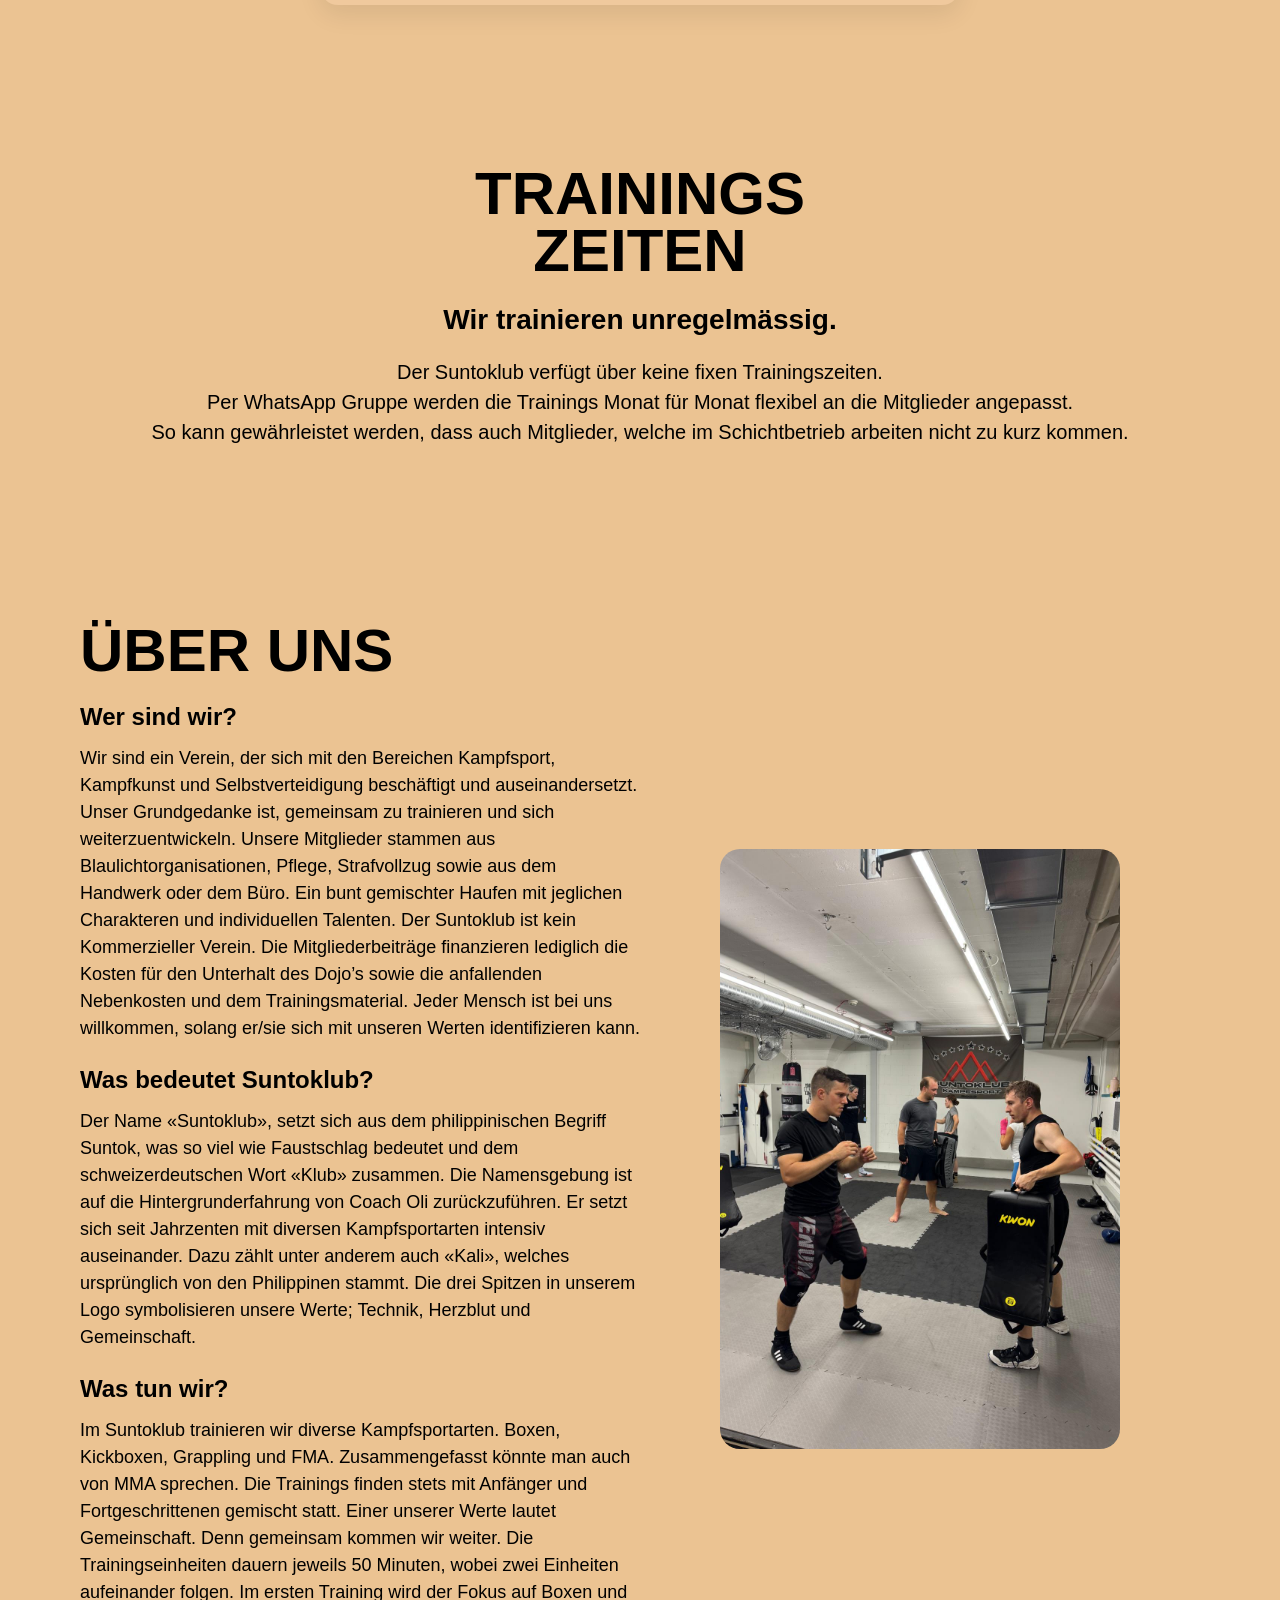
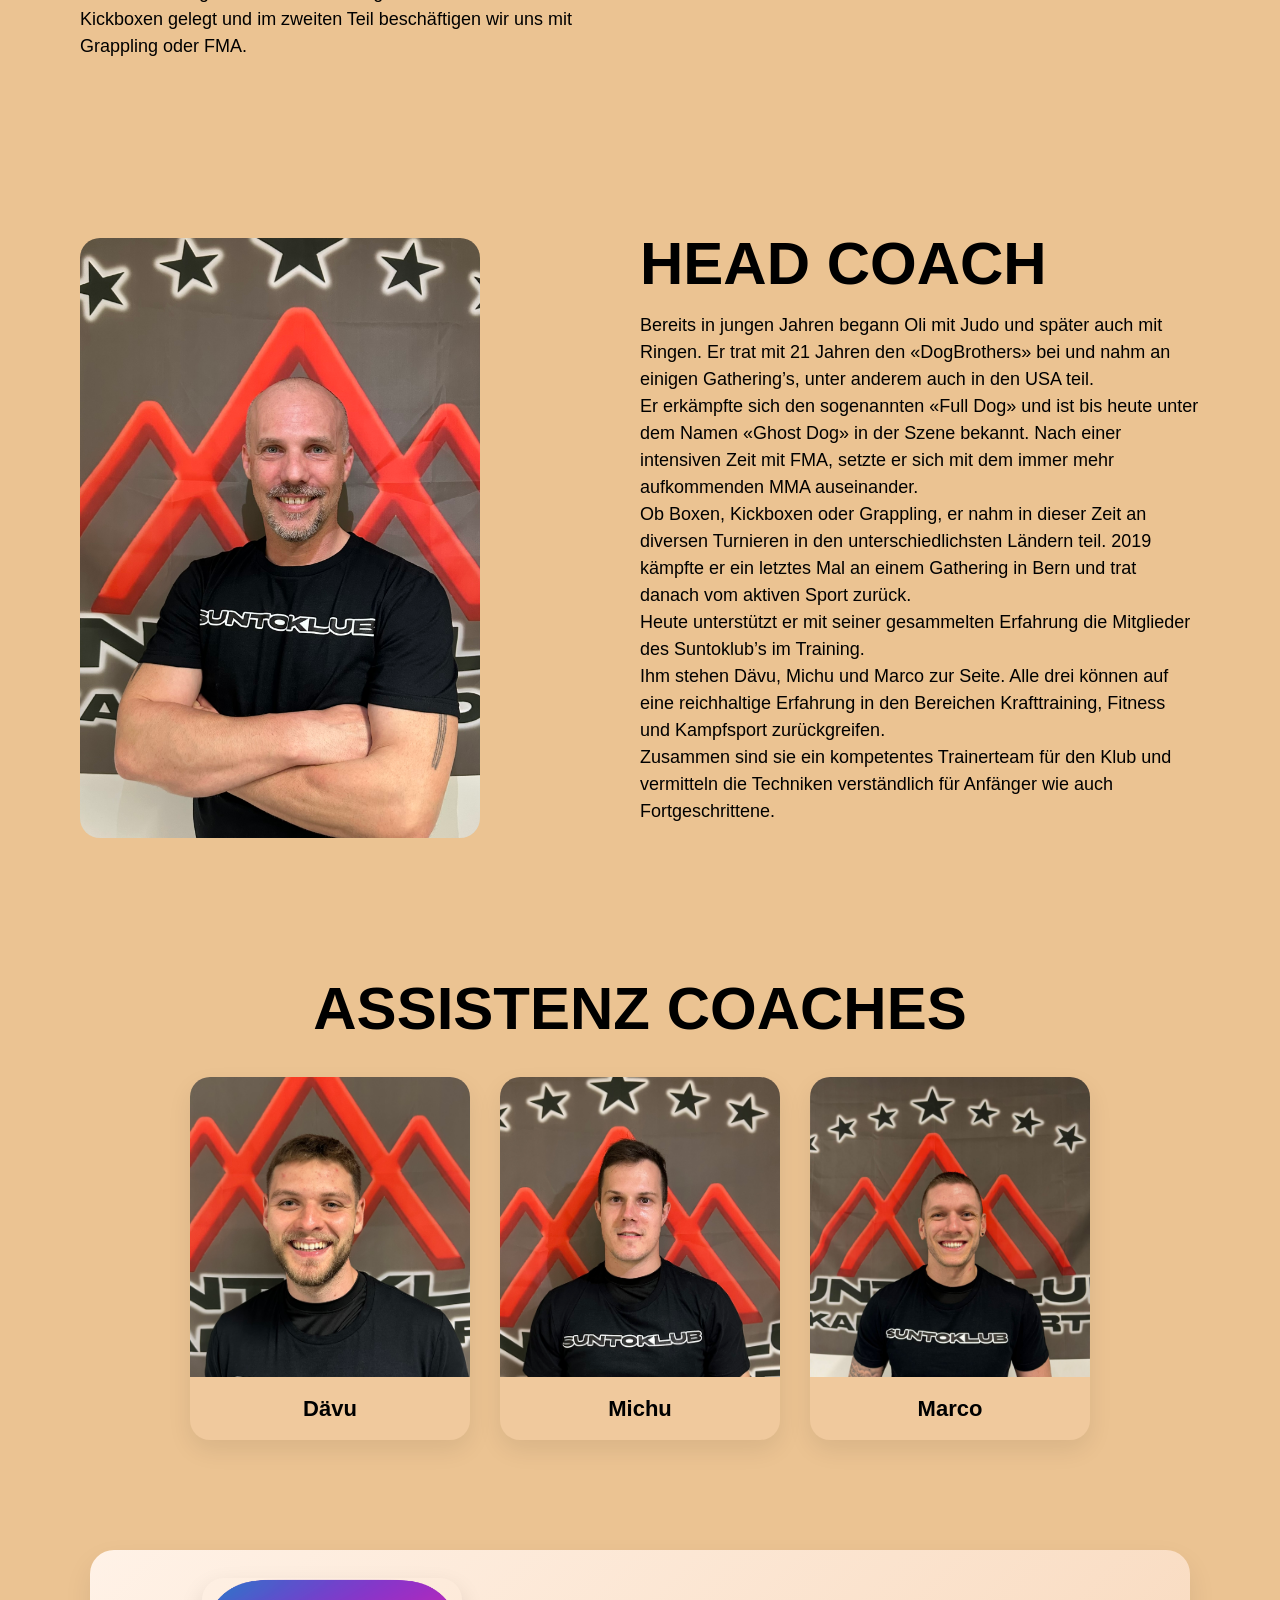
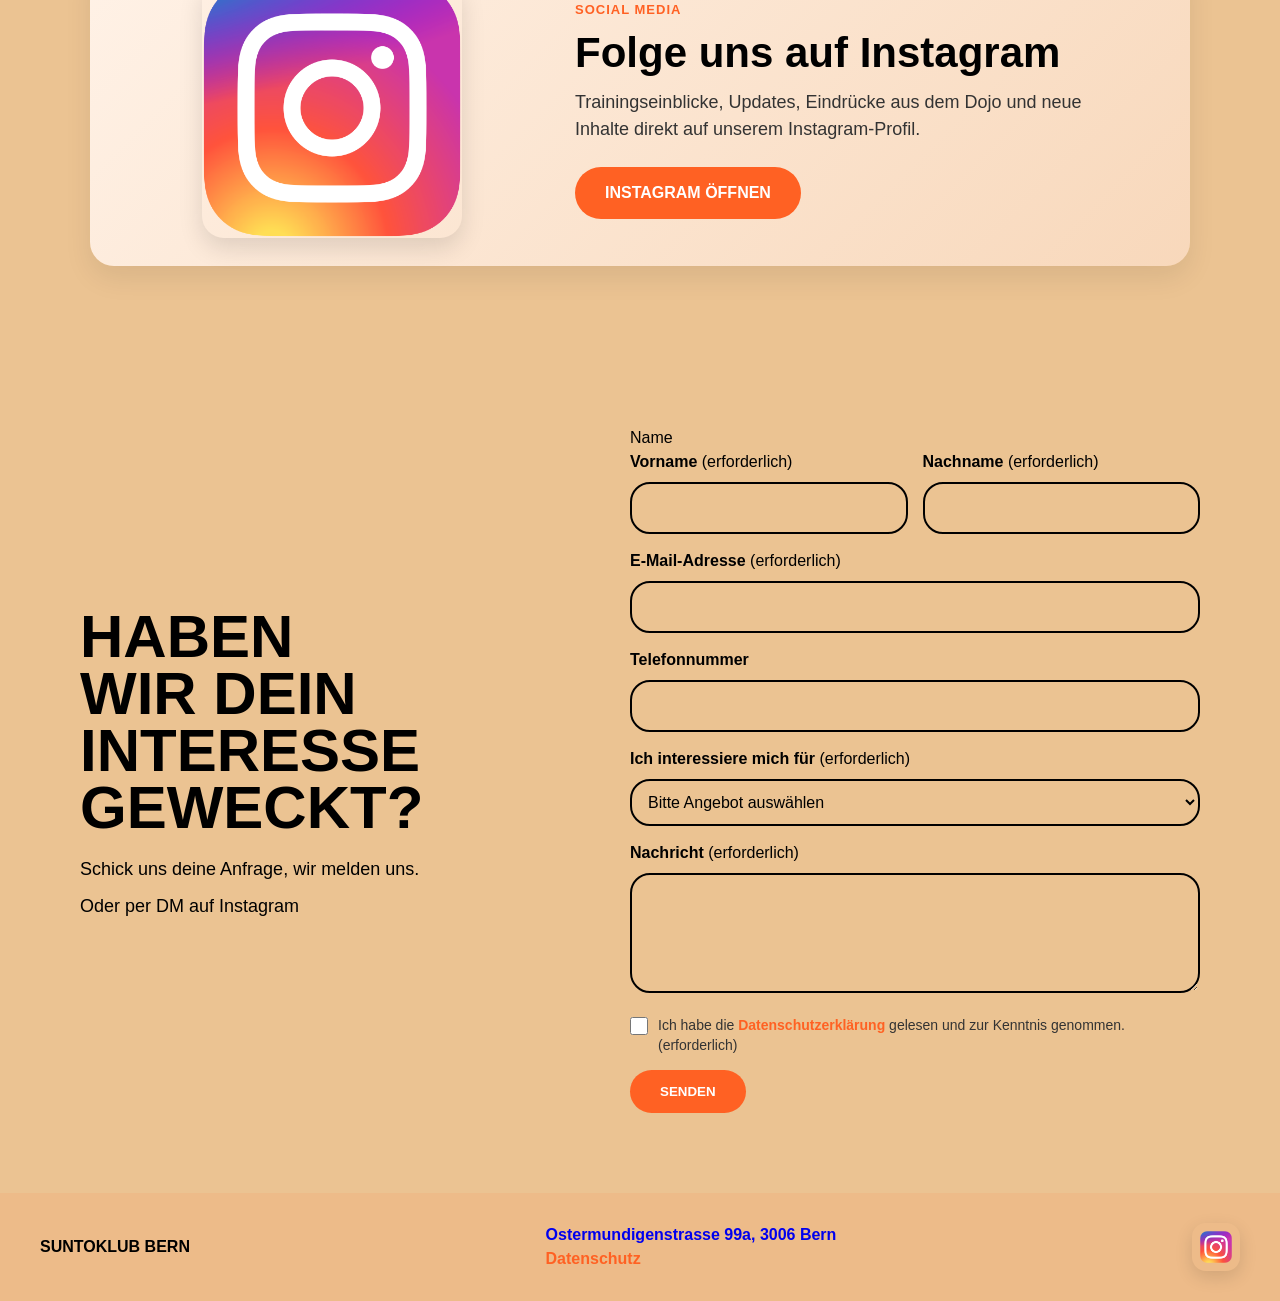
==== commit 20f4c3aa: "link für adresse" ====
--- a/index.html
+++ b/index.html
@@ -547,23 +547,33 @@
   </section>
 
   <footer class="footer">
-    <div class="footer-left">SUNTOKLUB BERN</div>
-    <div class="footer-center">
-      Ostermundigenstrasse 99a, 3006 Bern<br />
-      <a class="privacy-link" href="datenschutz.html">Datenschutz</a>
-    </div>
-    <div class="footer-right">
-      <a
-        class="instagram-icon-link footer-instagram"
-        href="https://www.instagram.com/suntoklub_be/"
-        target="_blank"
-        rel="noopener noreferrer"
-        aria-label="Instagram"
-      >
-        <img src="img/Instagram_logo_2016.svg.png" alt="Instagram" />
-      </a>
-    </div>
-  </footer>
+  <div class="footer-left">SUNTOKLUB BERN</div>
+
+  <div class="footer-center">
+    <a
+      href="https://www.google.com/maps/search/?api=1&query=Ostermundigenstrasse+99a%2C+3006+Bern"
+      target="_blank"
+      rel="noopener noreferrer"
+      class="address-link"
+    >
+      Ostermundigenstrasse 99a, 3006 Bern
+    </a>
+    <br />
+    <a class="privacy-link" href="datenschutz.html">Datenschutz</a>
+  </div>
+
+  <div class="footer-right">
+    <a
+      class="instagram-icon-link footer-instagram"
+      href="https://www.instagram.com/suntoklub_be/"
+      target="_blank"
+      rel="noopener noreferrer"
+      aria-label="Instagram"
+    >
+      <img src="img/Instagram_logo_2016.svg.png" alt="Instagram" />
+    </a>
+  </div>
+</footer>
 
   <script>
     document.addEventListener("DOMContentLoaded", function () {
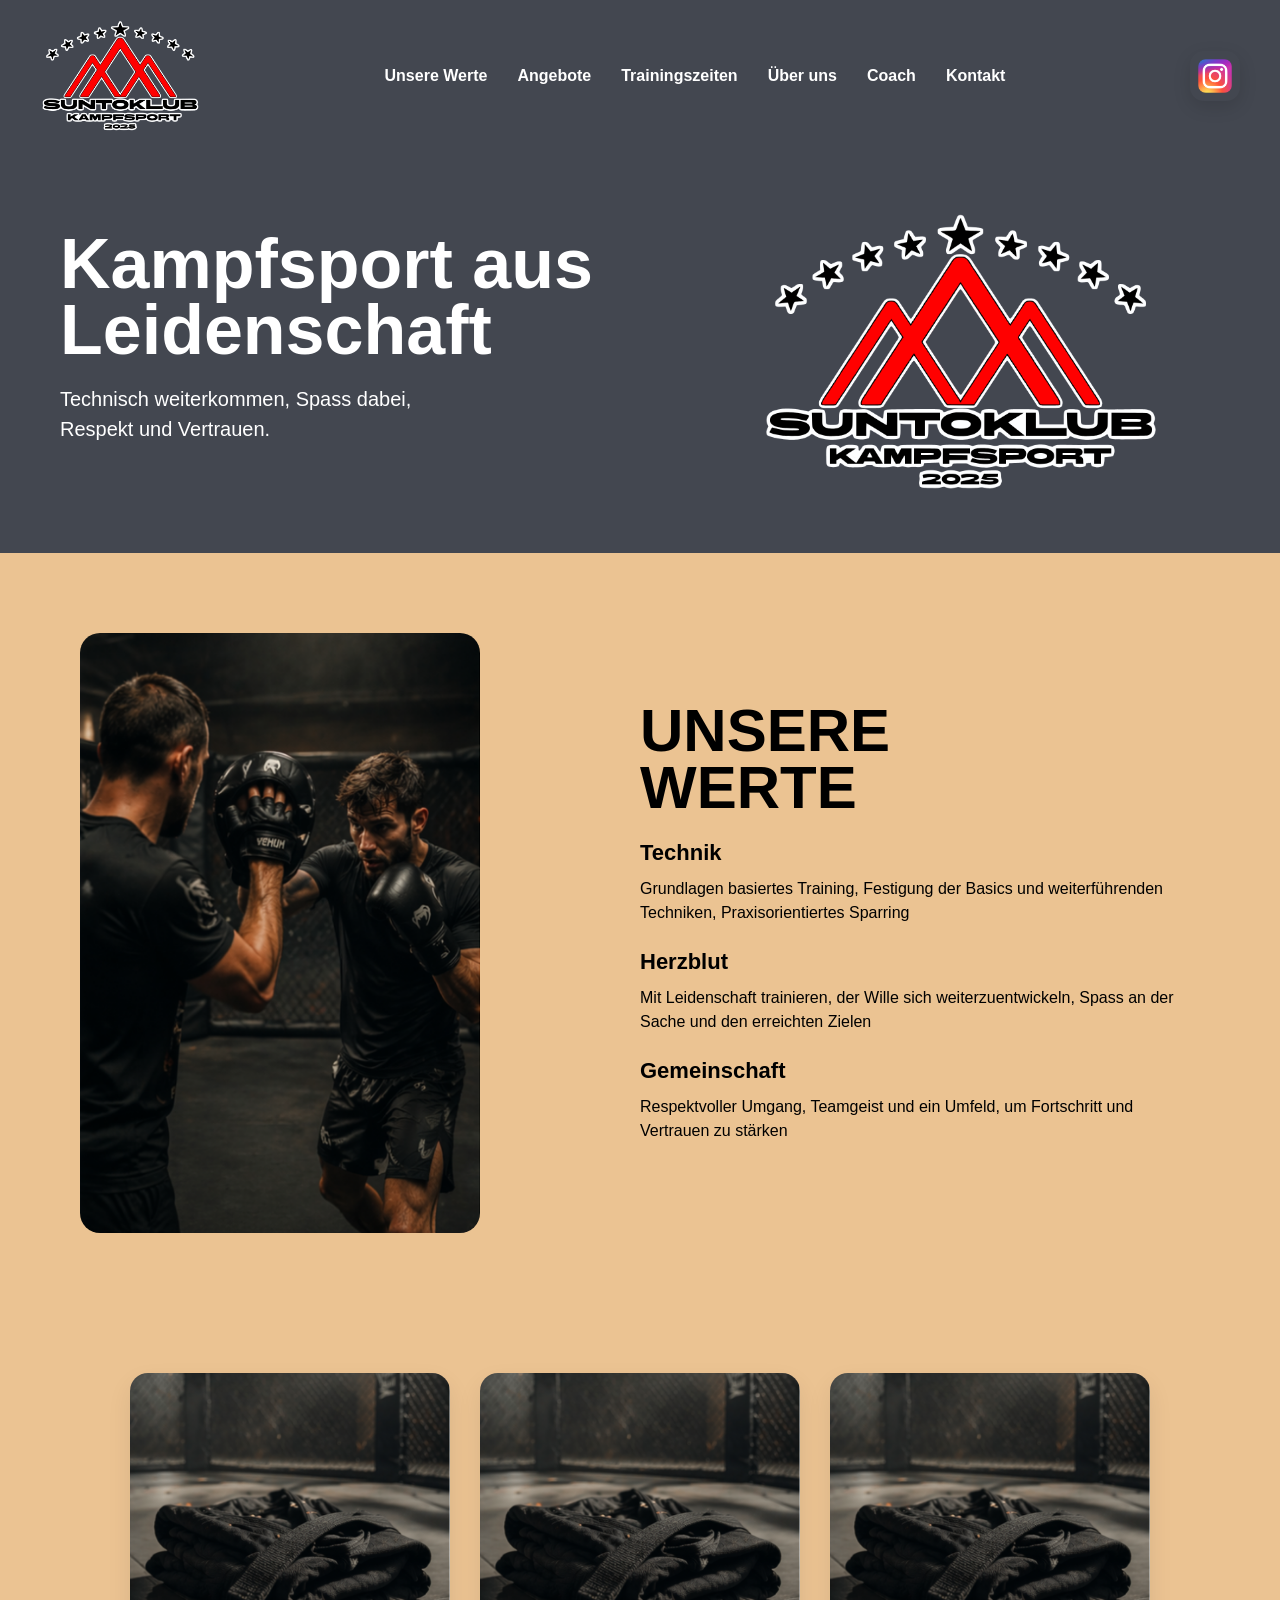
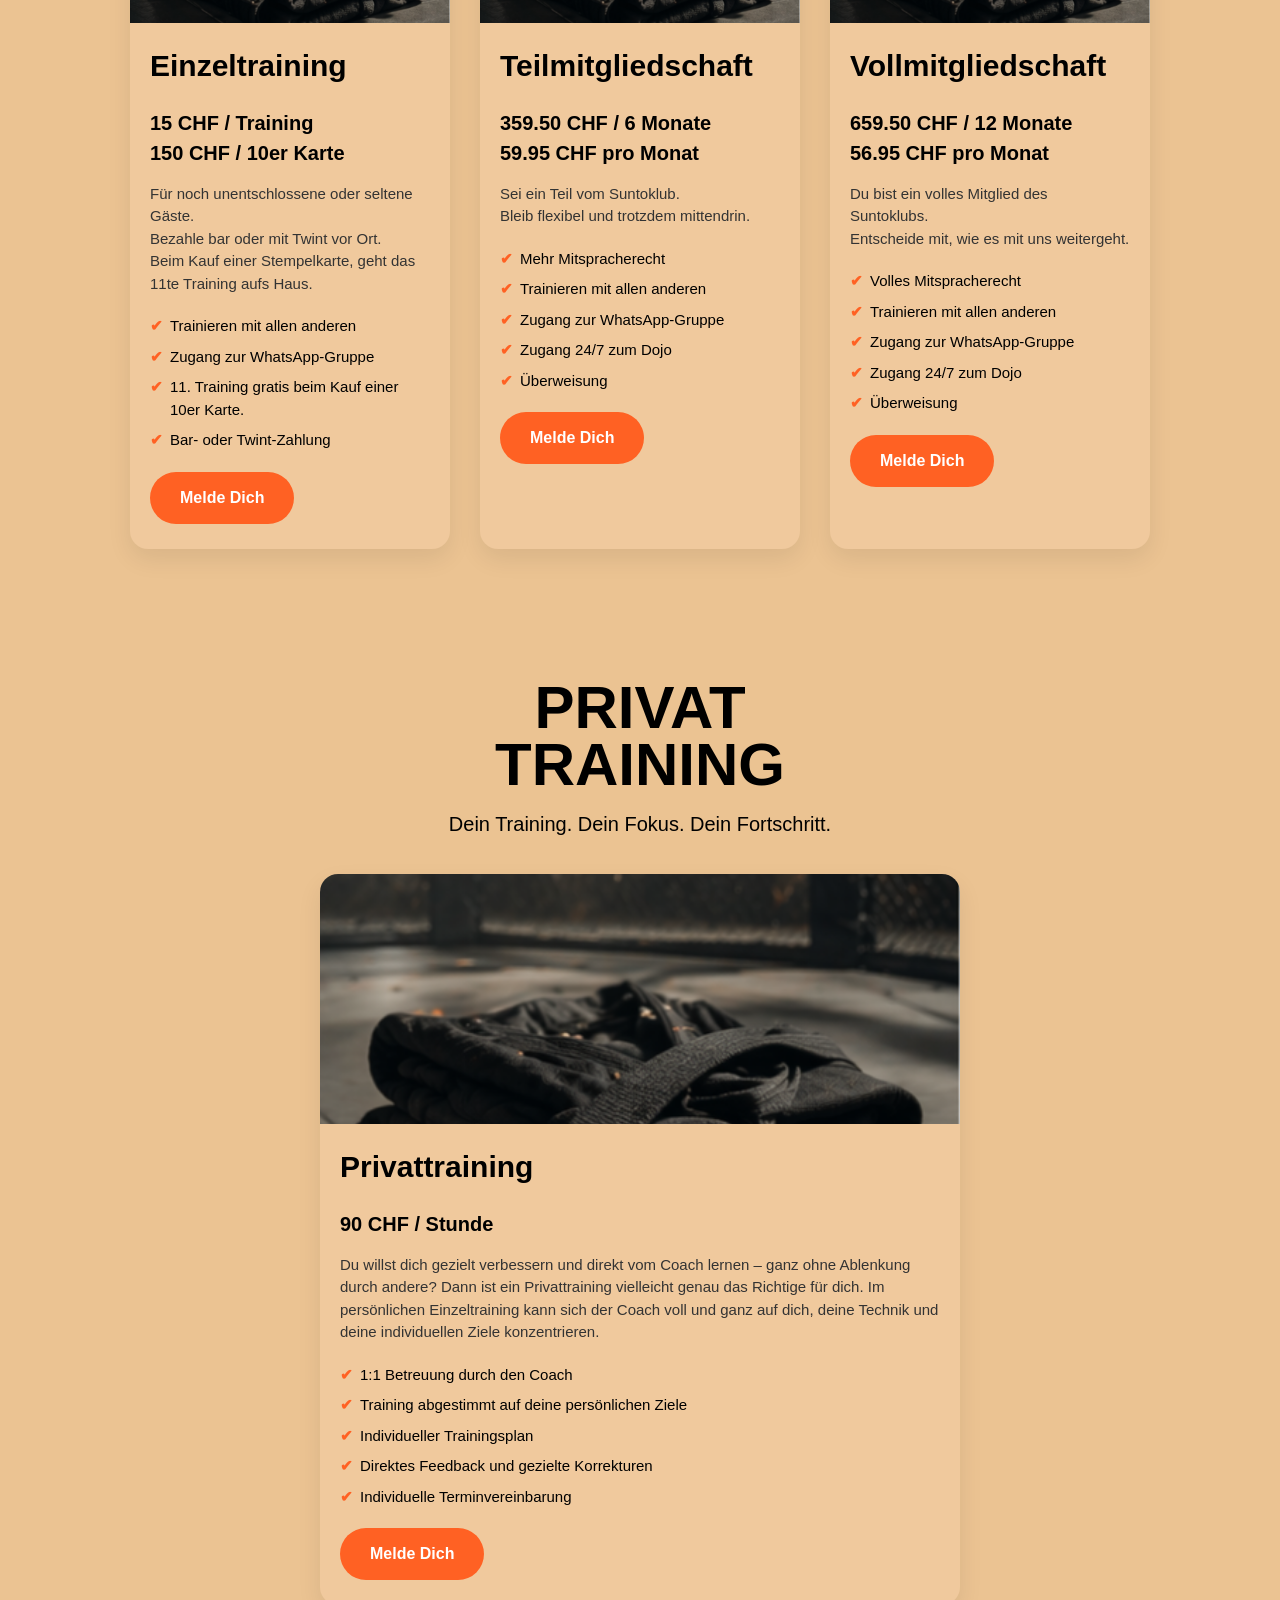
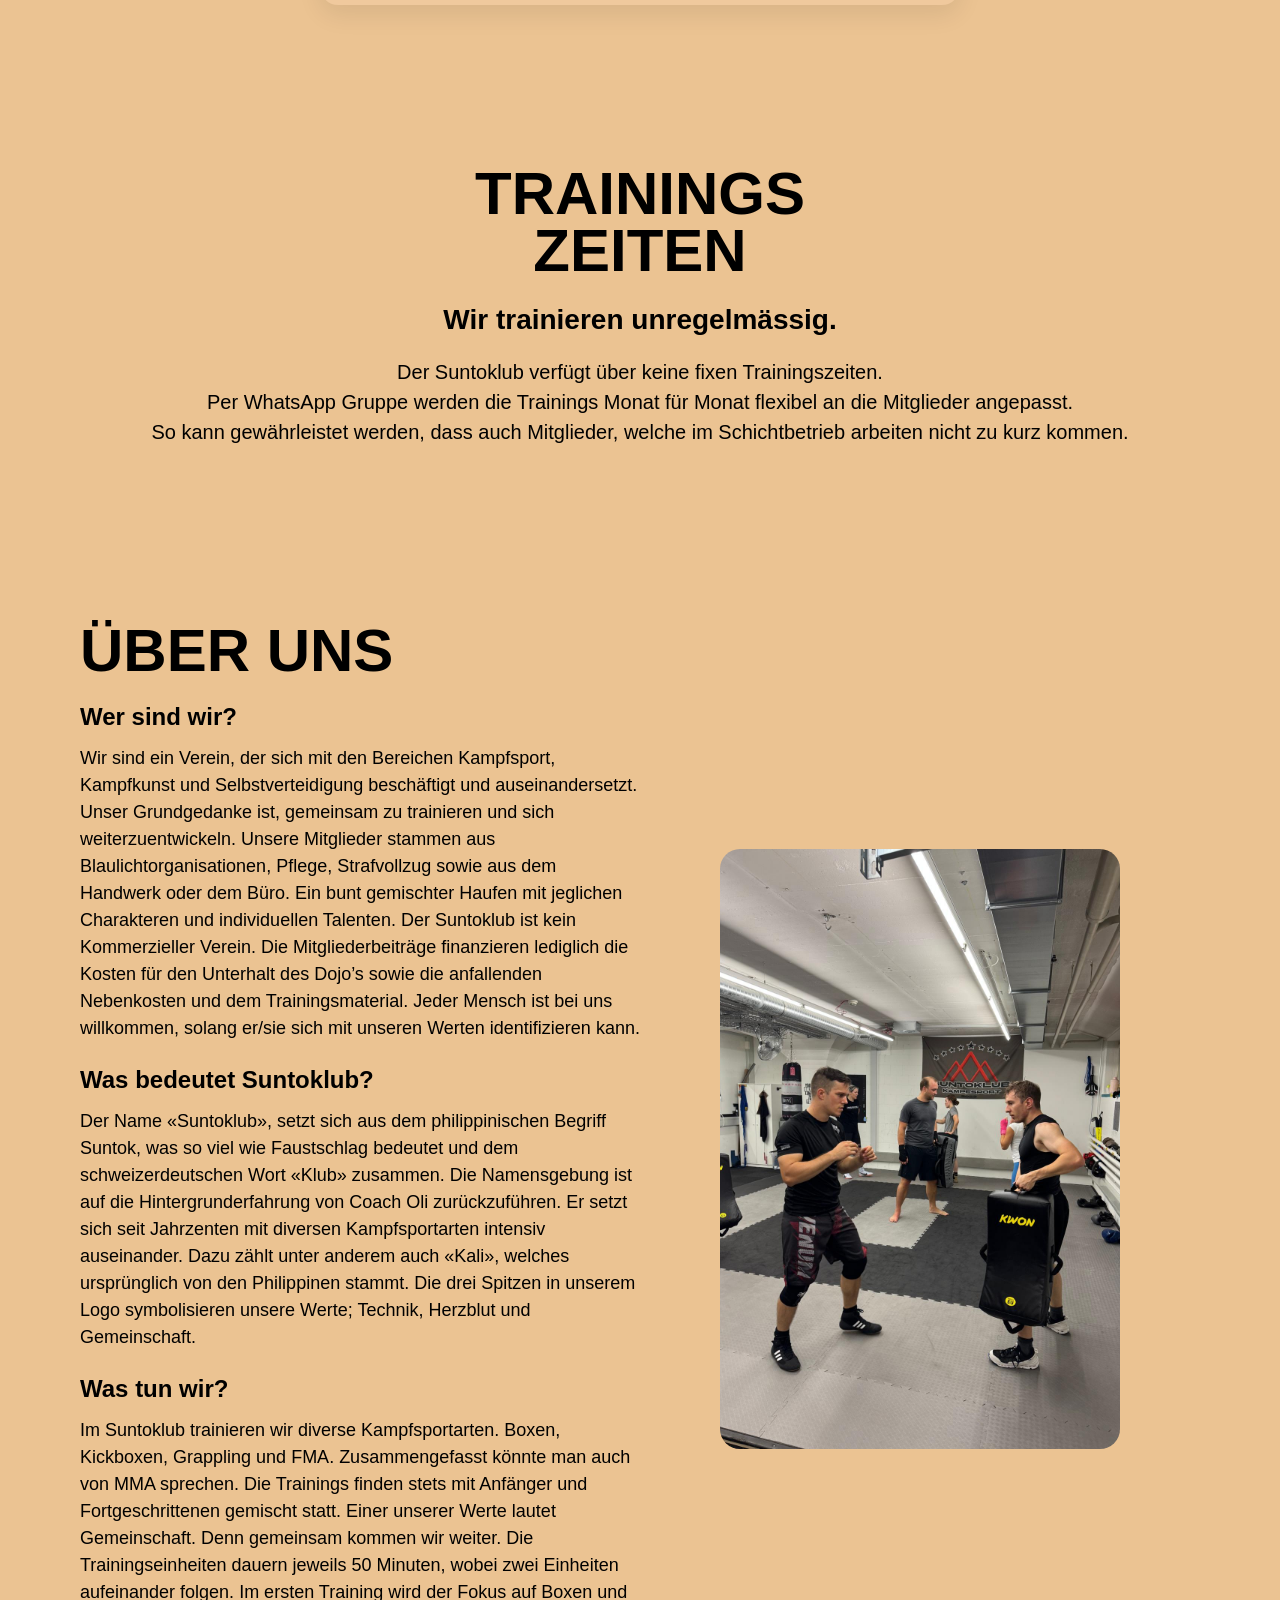
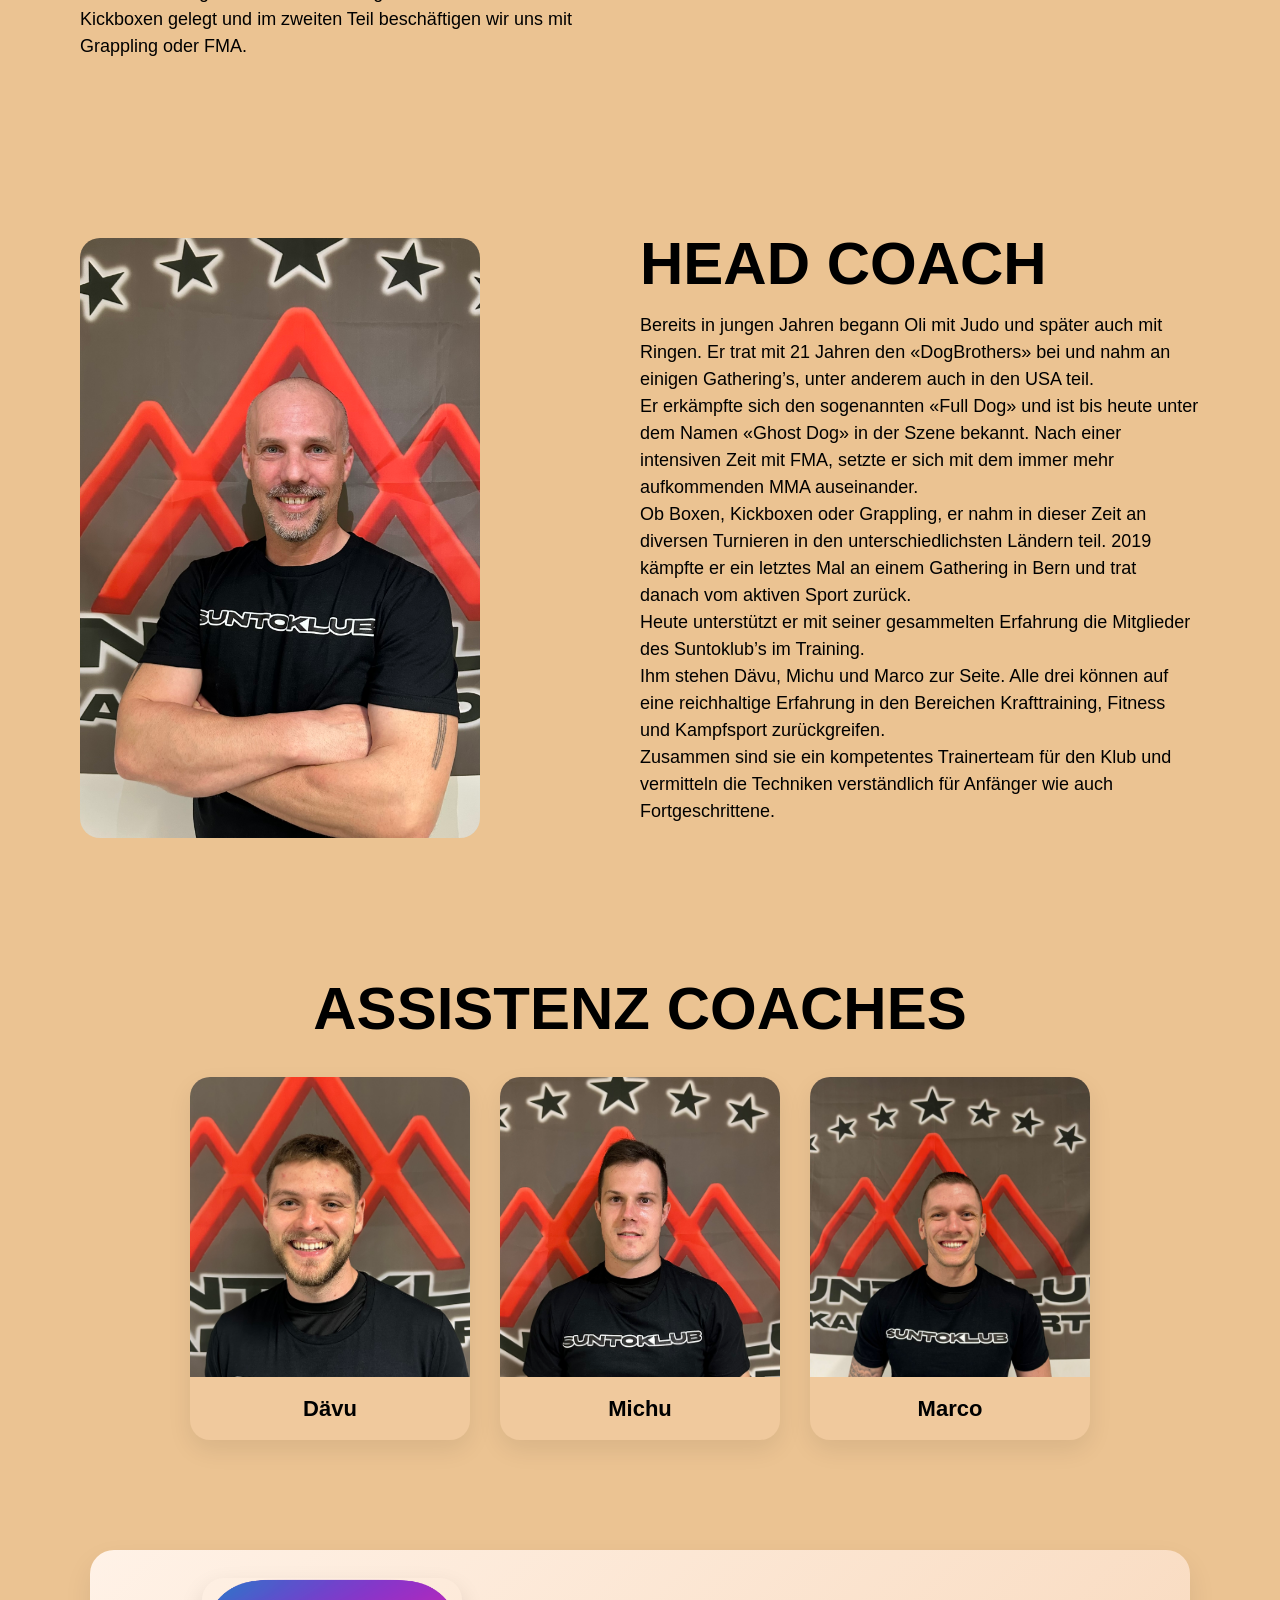
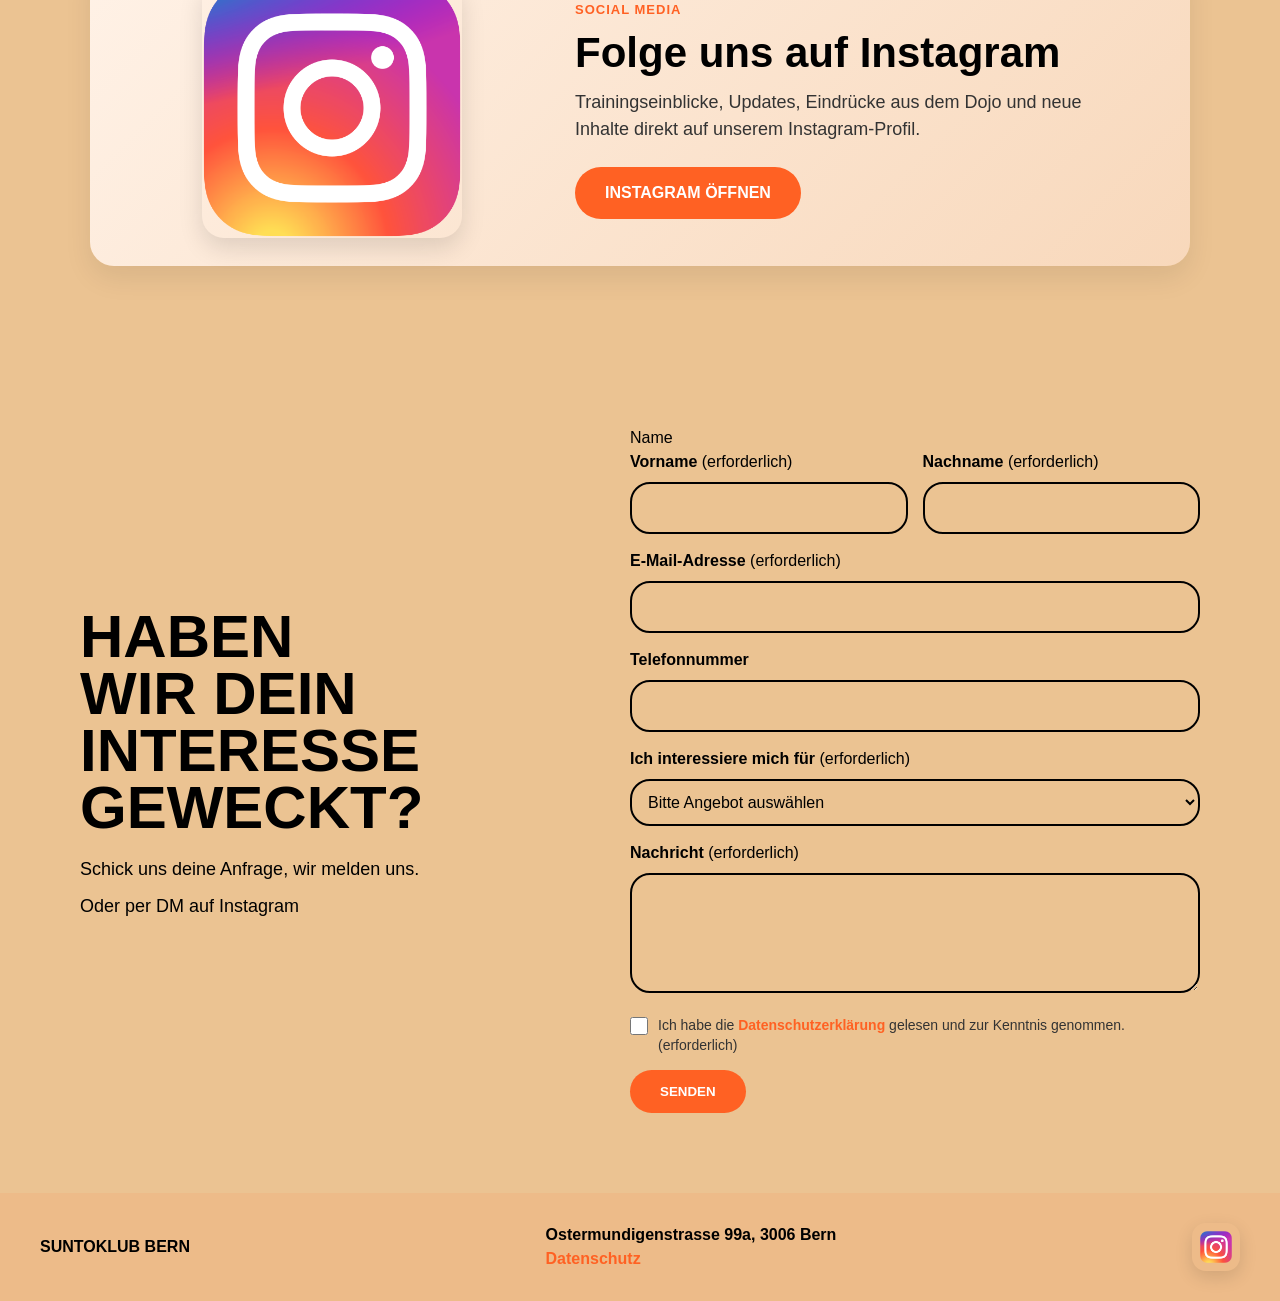
==== commit b84d259e: "Fix: Google Favicon Support Favicon-Einbindung für Google-Suchergebnisse optimiert Absoluten Pfad f" ====
--- a/index.html
+++ b/index.html
@@ -35,7 +35,12 @@
   <meta name="twitter:image" content="https://suntoklub.ch/img/v2 fin_v3_vect.png" />
 
   <link rel="canonical" href="https://suntoklub.ch/" />
-  <link rel="icon" type="image/png" href="img/v2 fin_v3_vect.png" />
+
+  <!-- Favicons -->
+  <link rel="icon" type="image/png" sizes="192x192" href="/img/v2%20fin_v3_vect.png" />
+  <link rel="shortcut icon" type="image/png" href="/img/v2%20fin_v3_vect.png" />
+  <link rel="apple-touch-icon" href="/img/v2%20fin_v3_vect.png" />
+
   <link rel="stylesheet" href="style.css" />
 
   <style>
--- a/style.css
+++ b/style.css
@@ -147,7 +147,7 @@
   margin: 0 auto;
 }
 
-/* GENERAL SECTION LAYOUTS */
+/* GENERAL SECTIONS */
 .values-section,
 .about-section,
 .coach-section,
@@ -186,7 +186,8 @@
 .coach-text h2,
 .training-text h2,
 .contact-left h2,
-.assistants-section h2 {
+.assistants-section h2,
+.gallery-header h2 {
   font-size: 60px;
   line-height: 0.95;
   margin-bottom: 20px;
@@ -314,7 +315,49 @@
   margin-bottom: 15px;
 }
 
-/* INSTAGRAM */
+/* ASSISTANT COACHES */
+.assistants-section {
+  padding: 60px 80px 80px;
+  text-align: center;
+}
+
+.assistants-section h2 {
+  margin-bottom: 40px;
+}
+
+.assistants-grid {
+  display: flex;
+  justify-content: center;
+  gap: 30px;
+  flex-wrap: wrap;
+}
+
+.assistant-card {
+  background: #f0c99d;
+  width: 100%;
+  max-width: 280px;
+  border-radius: 20px;
+  overflow: hidden;
+  box-shadow: 0 10px 24px rgba(0, 0, 0, 0.08);
+  transition: transform 0.3s ease;
+}
+
+.assistant-card:hover {
+  transform: translateY(-8px);
+}
+
+.assistant-card img {
+  width: 100%;
+  height: 300px;
+  object-fit: cover;
+}
+
+.assistant-card h3 {
+  padding: 15px;
+  font-size: 22px;
+}
+
+/* INSTAGRAM CARD */
 .instagram-section {
   padding: 30px 60px 80px;
 }
@@ -372,46 +415,64 @@
   margin-bottom: 24px;
 }
 
-/* ASSISTANT COACHES */
-.assistants-section {
-  padding: 60px 80px 80px;
+/* GALLERY */
+.gallery-section {
+  padding: 80px;
   text-align: center;
-}
-
-.assistants-section h2 {
-  margin-bottom: 40px;
-}
-
-.assistants-grid {
+  background: #ebc392;
+}
+
+.gallery-header {
+  margin-bottom: 50px;
+}
+
+.gallery-label {
+  display: inline-block;
+  font-size: 13px;
+  font-weight: 800;
+  letter-spacing: 2px;
+  color: #ff6123;
+  margin-bottom: 12px;
+}
+
+.gallery-header p {
+  font-size: 18px;
+  color: #333;
+}
+
+.gallery-grid {
   display: flex;
   justify-content: center;
   gap: 30px;
   flex-wrap: wrap;
 }
 
-.assistant-card {
-  background: #f0c99d;
-  width: 100%;
-  max-width: 280px;
+.gallery-item {
+  display: block;
+  width: 100%;
+  max-width: 400px;
+  overflow: hidden;
   border-radius: 20px;
-  overflow: hidden;
   box-shadow: 0 10px 24px rgba(0, 0, 0, 0.08);
   transition: transform 0.3s ease;
 }
 
-.assistant-card:hover {
+.gallery-item:hover {
   transform: translateY(-8px);
 }
 
-.assistant-card img {
-  width: 100%;
-  height: 300px;
+.gallery-item img {
+  width: 100%;
+  max-width: 400px;
+  height: 600px;
   object-fit: cover;
-}
-
-.assistant-card h3 {
-  padding: 15px;
-  font-size: 22px;
+  border-radius: 20px;
+  transition: transform 0.35s ease, opacity 0.35s ease;
+}
+
+.gallery-item:hover img {
+  transform: scale(1.03);
+  opacity: 0.92;
 }
 
 /* CONTACT */
@@ -506,7 +567,8 @@
   .training-section,
   .contact-section,
   .footer,
-  .assistants-section {
+  .assistants-section,
+  .gallery-section {
     padding-left: 24px;
     padding-right: 24px;
   }
@@ -521,7 +583,8 @@
   .coach-text h2,
   .training-text h2,
   .contact-left h2,
-  .assistants-section h2 {
+  .assistants-section h2,
+  .gallery-header h2 {
     font-size: 42px;
   }
 
@@ -535,6 +598,10 @@
 
   .instagram-card-content h2 {
     font-size: 32px;
+  }
+
+  .gallery-item img {
+    height: 500px;
   }
 }
 
@@ -574,7 +641,8 @@
   .coach-text h2,
   .training-text h2,
   .contact-left h2,
-  .assistants-section h2 {
+  .assistants-section h2,
+  .gallery-header h2 {
     font-size: 34px;
   }
 
@@ -583,12 +651,14 @@
   .coach-text p,
   .training-text p,
   .instagram-card-content p,
-  .contact-left p {
+  .contact-left p,
+  .gallery-header p {
     font-size: 16px;
   }
 
   .pricing-card,
-  .assistant-card {
+  .assistant-card,
+  .gallery-item {
     max-width: 100%;
   }
 
@@ -605,4 +675,30 @@
   .assistant-card img {
     height: 260px;
   }
-}
+
+  .gallery-section {
+    padding-top: 60px;
+    padding-bottom: 60px;
+  }
+
+  .gallery-grid {
+    gap: 24px;
+  }
+
+  .gallery-item img {
+    height: 360px;
+  }
+}
+
+/* FOOTER ADDRESS / GOOGLE MAPS */
+.address-link {
+  color: inherit;
+  font-weight: bold;
+  text-decoration: none;
+  transition: color 0.2s ease;
+}
+
+.address-link:hover {
+  color: #ff6123;
+  text-decoration: underline;
+}
